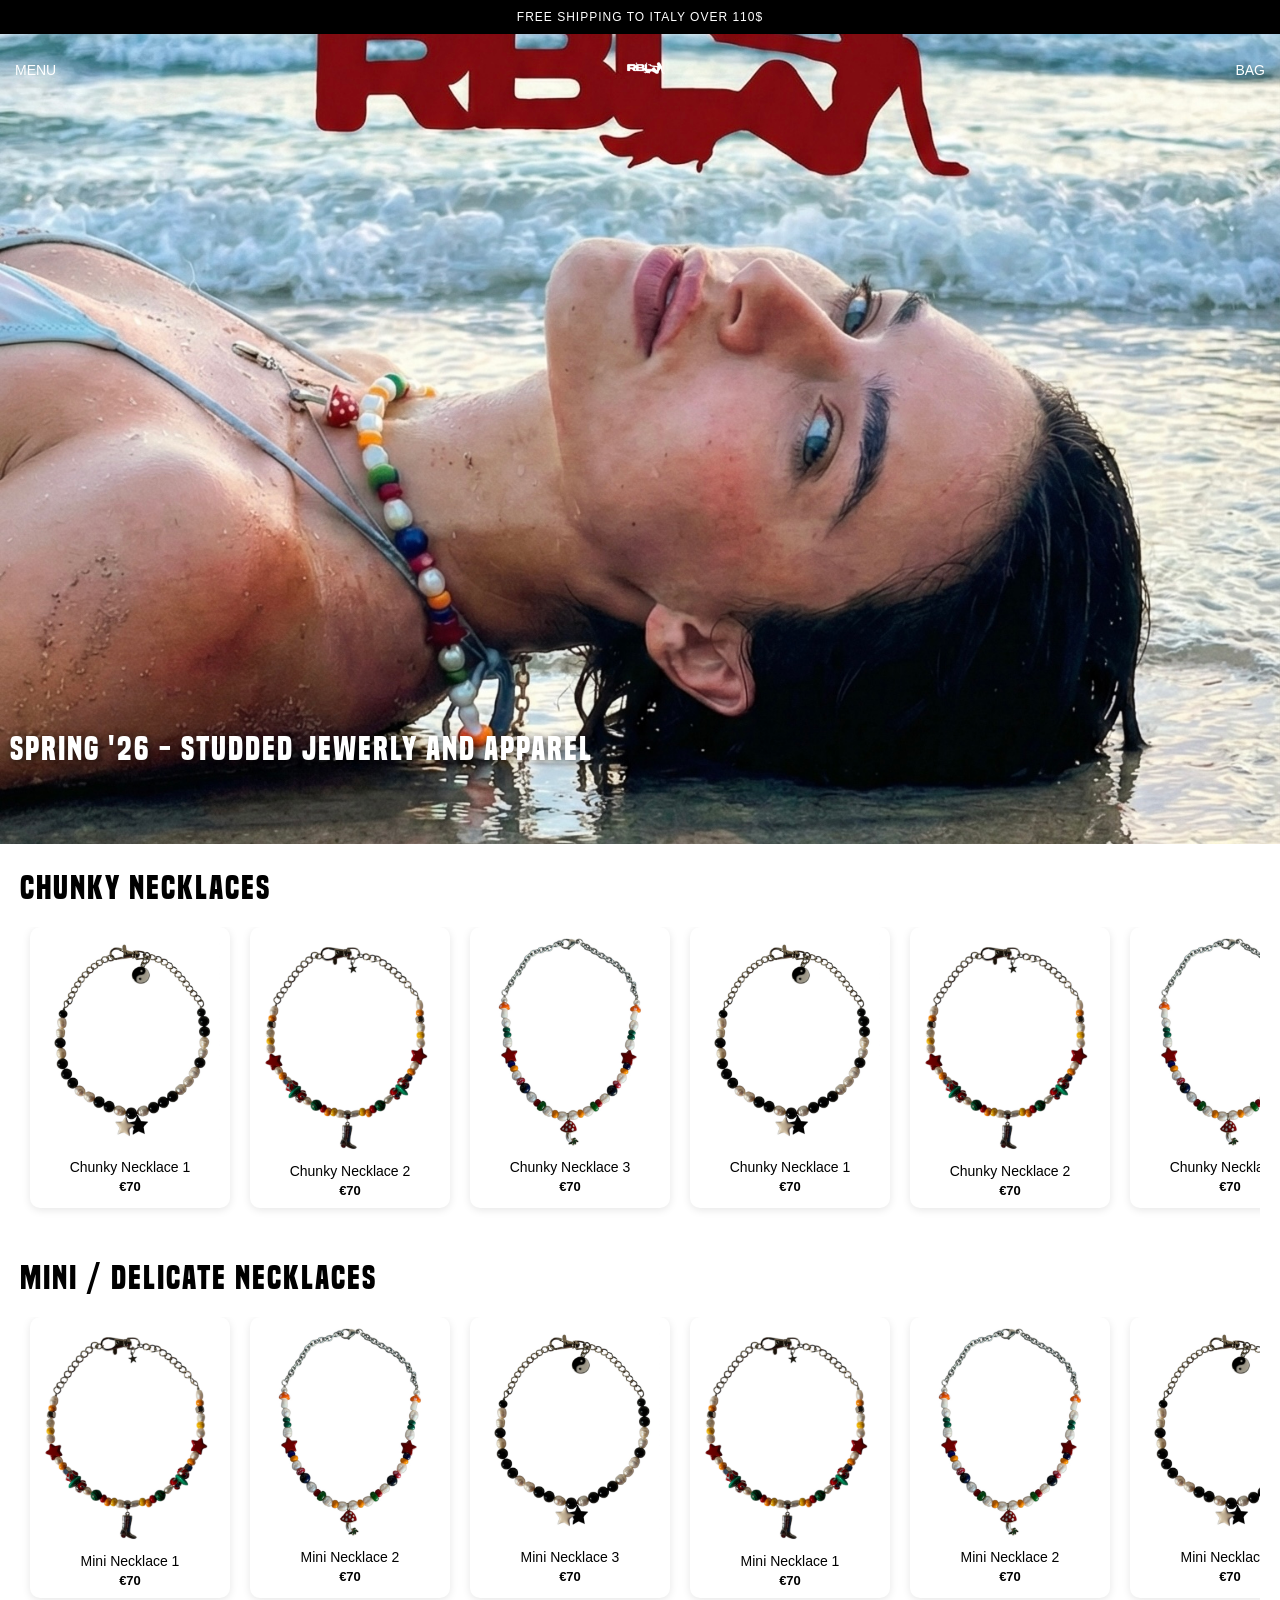
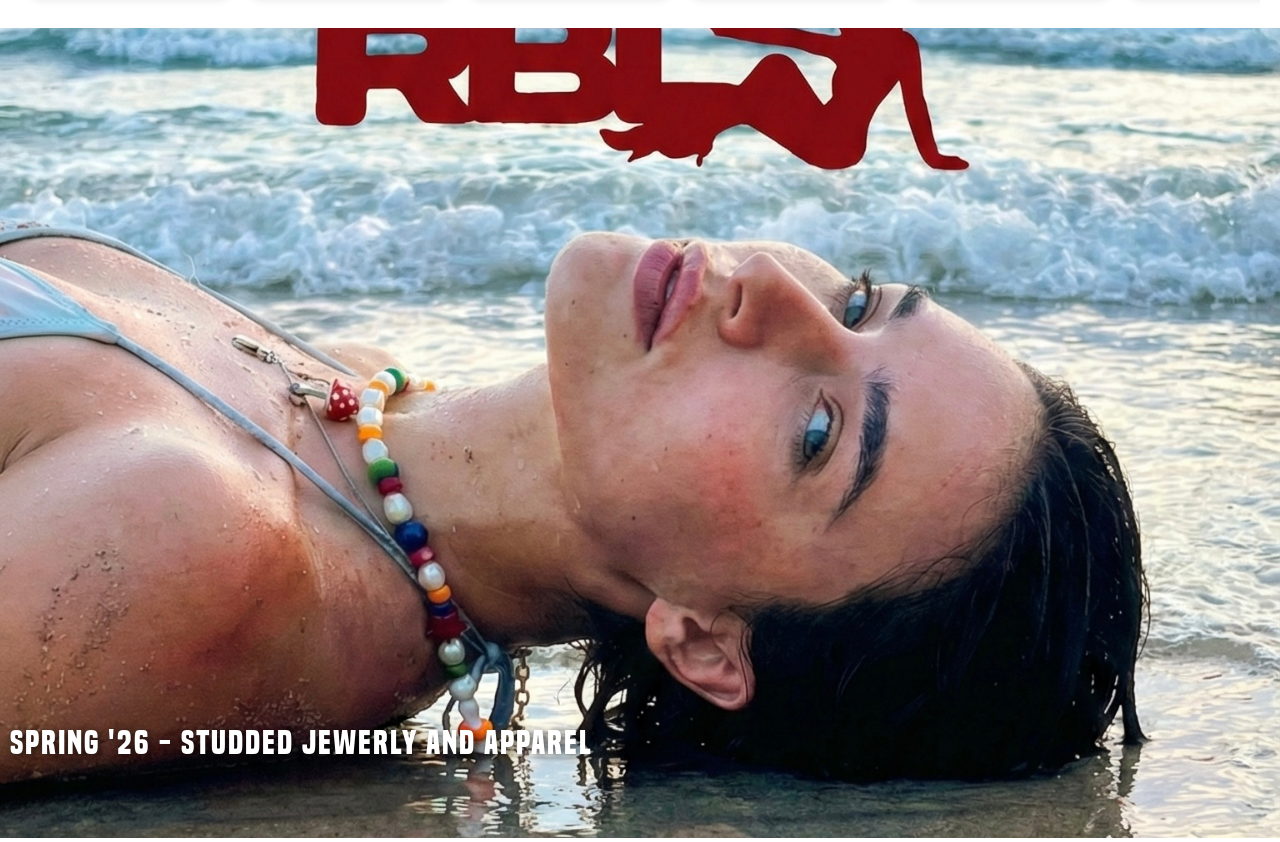
==== index.html @ 0384b15a "Add files via upload" ====
<!DOCTYPE html>
<html lang="it">
<head>
    <meta charset="UTF-8">
    <meta name="viewport" content="width=device-width, initial-scale=1.0">
    <title>Catalogo Collane</title>
    <link rel="stylesheet" href="style.css">
</head>
<body>

    <!-- Barra nera -->
    <div class="top-bar">
        FREE SHIPPING TO ITALY OVER 110$
    </div>

    <!-- Menu trasparente -->
    <div class="navbar">
        <div class="nav-left">MENU</div>
        <div class="nav-center">
            <img src="fotoCollane/logo.png" alt="Logo">
        </div>
        <div class="nav-right">BAG</div>
    </div>

    <!-- Hero principale -->
    <section class="hero">
        <img src="fotoCollane/sfondoIniziale.png" alt="Collane artigianali">
        <div class="hero-text">
            <h1>SPRING '26 - STUDDED JEWERLY AND APPAREL</h1>
        </div>
    </section>
<!-- Sezione Prodotti Chunky -->

<!-- Sezione Prodotti Chunky -->
<section class="product-carousel chunky-products">
    <h2>Chunky Necklaces</h2>
    <div class="carousel">
        <div class="carousel-track">

            <!-- ORIGINALI -->
            <div class="product-card">
                <img src="fotoCollane/chunky1.jpg">
                <p class="product-name">Chunky Necklace 1</p>
                <p class="product-price">€70</p>
            </div>

            <div class="product-card">
                <img src="fotoCollane/chunky2.jpg">
                <p class="product-name">Chunky Necklace 2</p>
                <p class="product-price">€70</p>
            </div>

            <div class="product-card">
                <img src="fotoCollane/chunky3.jpg">
                <p class="product-name">Chunky Necklace 3</p>
                <p class="product-price">€70</p>
            </div>

            <!-- DUPLICATE -->
            <div class="product-card">
                <img src="fotoCollane/chunky1.jpg">
                <p class="product-name">Chunky Necklace 1</p>
                <p class="product-price">€70</p>
            </div>

            <div class="product-card">
                <img src="fotoCollane/chunky2.jpg">
                <p class="product-name">Chunky Necklace 2</p>
                <p class="product-price">€70</p>
            </div>

            <div class="product-card">
                <img src="fotoCollane/chunky3.jpg">
                <p class="product-name">Chunky Necklace 3</p>
                <p class="product-price">€70</p>
            </div>

        </div>
    </div>
</section>

<!-- Sezione Prodotti Mini -->
<section class="product-carousel mini-products">
    <h2>Mini / Delicate Necklaces</h2>
    <div class="carousel">
        <div class="carousel-track">

            <!-- ORIGINALI -->
            <div class="product-card">
                <img src="fotoCollane/chunky2.jpg">
                <p class="product-name">Mini Necklace 1</p>
                <p class="product-price">€70</p>
            </div>

            <div class="product-card">
                <img src="fotoCollane/chunky3.jpg">
                <p class="product-name">Mini Necklace 2</p>
                <p class="product-price">€70</p>
            </div>

            <div class="product-card">
                <img src="fotoCollane/chunky1.jpg">
                <p class="product-name">Mini Necklace 3</p>
                <p class="product-price">€70</p>
            </div>

            <!-- DUPLICATE -->
            <div class="product-card">
                <img src="fotoCollane/chunky2.jpg">
                <p class="product-name">Mini Necklace 1</p>
                <p class="product-price">€70</p>
            </div>

            <div class="product-card">
                <img src="fotoCollane/chunky3.jpg">
                <p class="product-name">Mini Necklace 2</p>
                <p class="product-price">€70</p>
            </div>

            <div class="product-card">
                <img src="fotoCollane/chunky1.jpg">
                <p class="product-name">Mini Necklace 3</p>
                <p class="product-price">€70</p>
            </div>

        </div>
    </div>
</section>

<section class="hero">
        <img src="fotoCollane/sfondoIniziale.png" alt="Collane artigianali">
        <div class="hero-text">
            <h1>SPRING '26 - STUDDED JEWERLY AND APPAREL</h1>
        </div>
</section>

<script>
    document.querySelectorAll('.carousel').forEach(carousel => {
        const track = carousel.querySelector('.carousel-track');
    
        // Duplica contenuto UNA sola volta
        if (!track.classList.contains('duplicated')) {
            track.innerHTML += track.innerHTML;
            track.classList.add('duplicated');
        }
    
        // PARTENZA DAL CENTRO (fondamentale per scroll infinito)
        const setStartPosition = () => {
            carousel.scrollLeft = track.scrollWidth / 2;
        };
    
        window.addEventListener('load', setStartPosition);
        window.addEventListener('resize', setStartPosition);
    
        let isResetting = false;
    
        carousel.addEventListener('scroll', () => {
            if (isResetting) return;
    
            const scrollLeft = carousel.scrollLeft;
            const halfWidth = track.scrollWidth / 2;
    
            // Scroll verso destra oltre metà
            if (scrollLeft > halfWidth * 1.5) {
                isResetting = true;
                carousel.style.scrollBehavior = 'auto';
                carousel.scrollLeft = scrollLeft - halfWidth;
                setTimeout(() => {
                    carousel.style.scrollBehavior = 'smooth';
                    isResetting = false;
                }, 10);
            }
    
            // Scroll verso sinistra oltre metà
            if (scrollLeft < halfWidth * 0.5) {
                isResetting = true;
                carousel.style.scrollBehavior = 'auto';
                carousel.scrollLeft = scrollLeft + halfWidth;
                setTimeout(() => {
                    carousel.style.scrollBehavior = 'smooth';
                    isResetting = false;
                }, 10);
            }
        });
    });
    </script>
</body>
</html>
---- style.css ----
* {
    margin: 0;
    padding: 0;
    box-sizing: border-box;
}

body {
    font-family: Arial, sans-serif;
}

/* Barra nera */
.top-bar {
    background-color: black;
    color: white;
    text-align: center;
    font-size: 12px;
    padding: 10px;
    letter-spacing: 1px;
}

/* Navbar */
.navbar {
    position: absolute;
    top: 40px;
    width: 100%;
    height: 60px;
    display: flex;
    justify-content: space-between;
    align-items: center;
    padding: 0 15px;
    color: white;
    z-index: 10;
}

/* Sezioni navbar */
.nav-left, .nav-right {
    font-size: 14px;
    cursor: pointer;
}

.nav-center img {
    height: 100px;
    width: auto;
}

/* Hero principale */
.hero {
    position: relative;
    width: 100%;
}

.hero img {
    width: 100%;
    height: 90vh;
    object-fit: cover;
}

.hero-text {
    position: absolute;
    bottom: 80px;
    left: 10px;
    width: auto;
    text-align: left;
    color: white;
    text-shadow: 2px 2px 8px rgba(0, 0, 0, 0.7);
}

@font-face {
    font-family: 'Freshman';
    src: url('font/font1.otf') format('truetype');
    font-weight: normal;
    font-style: normal;
}

.hero-text h1 {
    font-family: 'Freshman', sans-serif;
    font-size: 28px;
    font-weight: 700;
    letter-spacing: 2px;
    text-transform: uppercase;
}

/* Sezioni categorie */
.category {
    padding: 50px 20px;
    text-align: center;
}

.category h2 {
    font-family: 'Freshman', sans-serif;
    font-size: 26px;
    margin-top: 20px;
    letter-spacing: 2px;
}

/* Banner categoria */
.category-image img {
    width: 100%;
    max-height: 250px;
    object-fit: cover;
    border-radius: 10px;
}

/* Differenzia le categorie con sfondo leggero */
.chunky {
    background-color: #f9f9f9;
   
}


.mini {
    background-color: #ffffff;
}

/* Responsive */
@media (min-width: 768px) {
    .hero-text h1 {
        font-size: 32px;
    }

    .nav-center img {
        height: 40px;
    }

    .category h2 {
        font-size: 32px;
    }

    .category-image img {
        max-height: 350px;
    }
}

/* Carousel orizzontale */
.product-carousel {
    padding: 20px 20px;
    text-align: left;
}

.product-carousel h2 {
    font-family: 'Freshman', sans-serif;
    font-size: 26px;
    margin-bottom: 20px;
    letter-spacing: 2px;
}

/* contenitore scorrevole */
.carousel {
    display: flex;
    overflow-x: auto;
    gap: 20px;
    padding-bottom: 10px;
    scroll-behavior: smooth;
}

/* rimuove la scrollbar su WebKit */
.carousel::-webkit-scrollbar {
    display: none;
}

/* Card prodotto */
.product-card {
    min-width: 120px; /* ridotta da 150px a 120px */
    max-width: 160px; /* limita la larghezza massima */
    background-color: #fff;
    border-radius: 10px;
    flex-shrink: 0;
    box-shadow: 0 2px 8px rgba(0,0,0,0.1);
    text-align: center;
    padding: 10px;
    transition: transform 0.3s ease;
}

.product-card img {
    width: 100%; /* ora l'immagine riempie la card */
    height: auto;
    border-radius: 10px;
    object-fit: cover;
}

/* Responsive */
@media (min-width: 768px) {
    .product-card {
        min-width: 160px; /* leggermente più grandi su tablet/desktop */
        max-width: 200px;
    }
}

/* Nome e prezzo */
.product-name {
    font-size: 14px;
    margin: 8px 0 4px 0;
}

.product-price {
    font-size: 13px;
    font-weight: bold;
}

/* Hover leggero */
.product-card:hover {
    transform: scale(1.05);
}

/* Responsive */
@media (min-width: 768px) {
    .product-card {
        min-width: 200px;
    }

    .product-carousel h2 {
        font-size: 32px;
    }
}

.carousel {
    overflow-x: auto; /* scroll manuale */
    overflow-y: hidden;
    -webkit-overflow-scrolling: touch; /* scroll fluido su mobile */
    scroll-behavior: smooth;
}

/* nasconde scrollbar */
.carousel::-webkit-scrollbar {
    display: none;
}

.carousel-track {
    display: flex;
    gap: 20px;
    width: max-content; /* adatta larghezza al contenuto duplicato */
}

/* optional: leggero effetto hover sulle card */
.product-card {
    transition: transform 0.3s ease;
}

.product-card:hover {
    transform: scale(1.05);
}
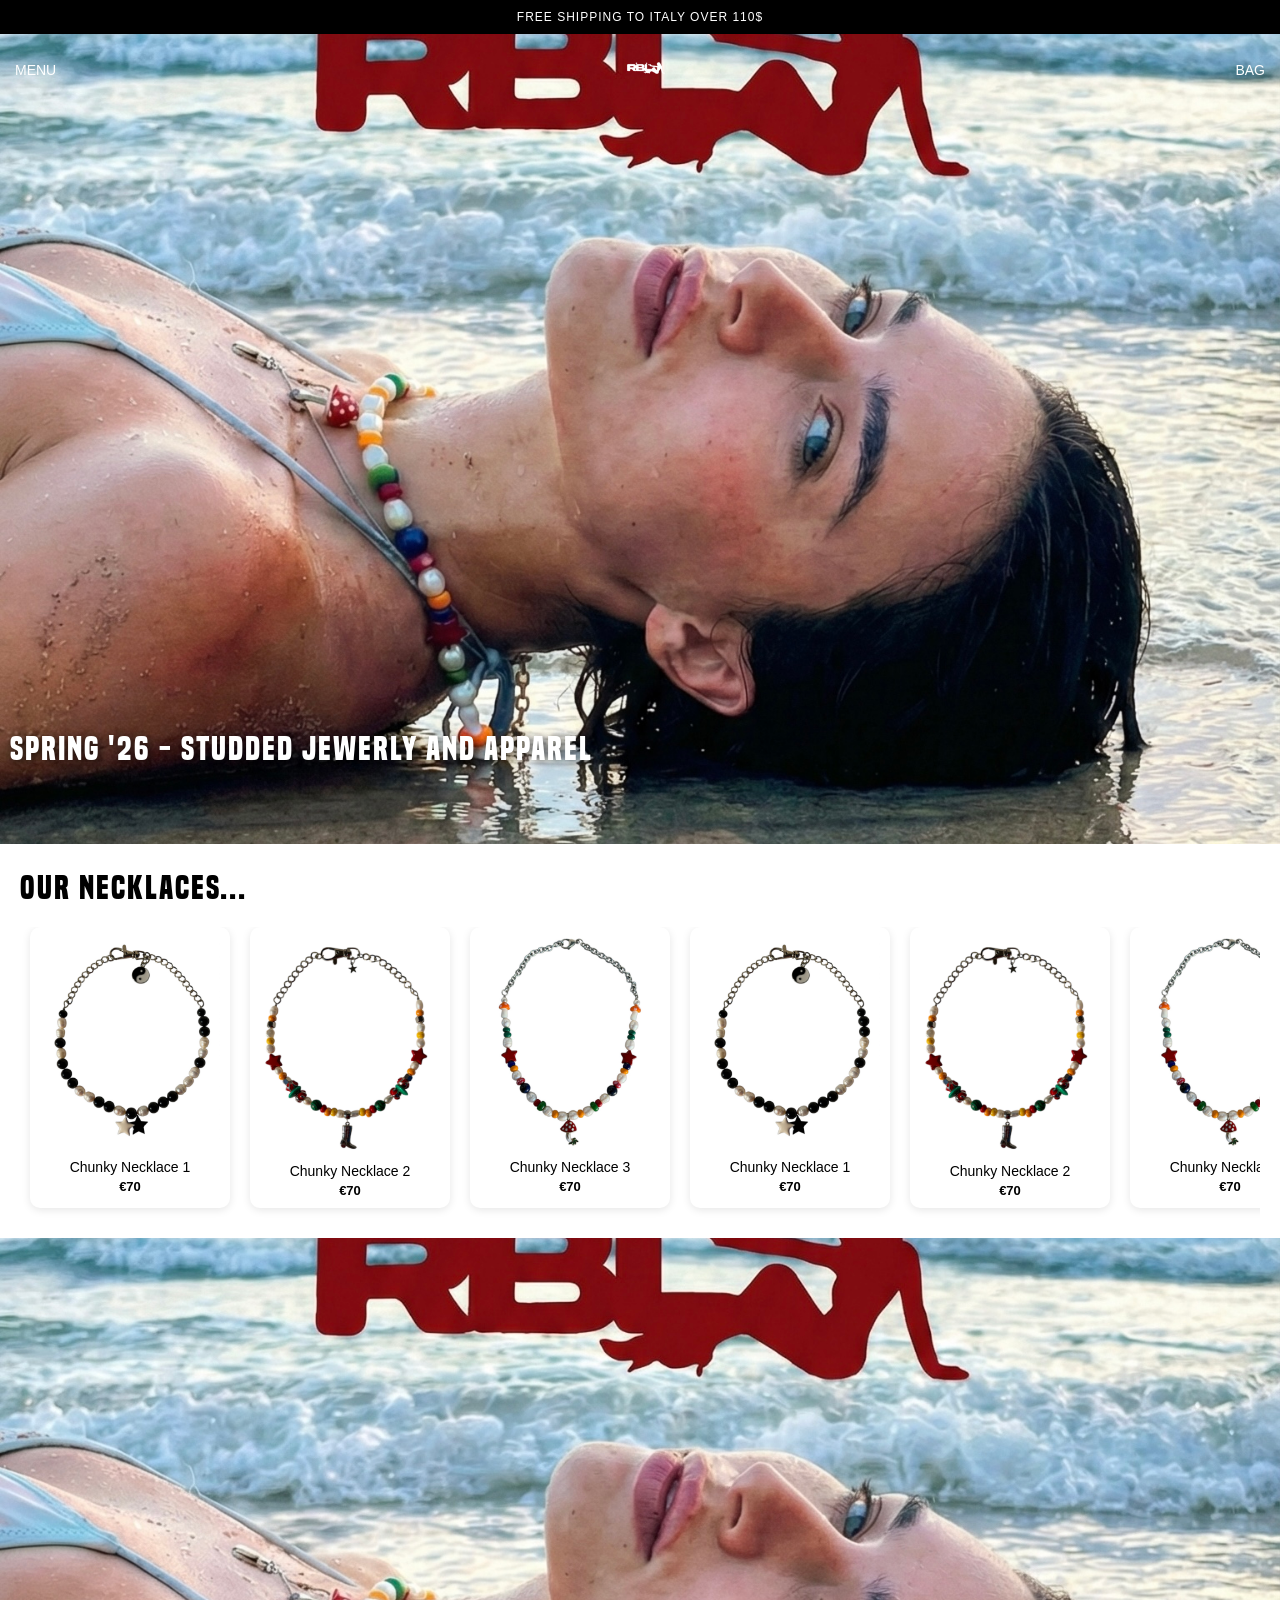
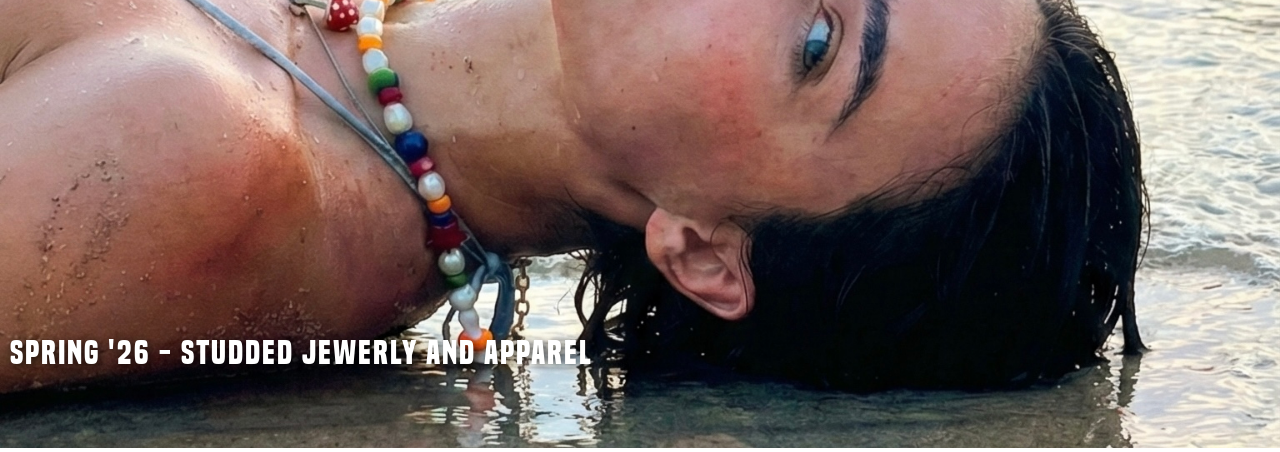
==== commit 77225b7d: "Add files via upload" ====
--- a/index.html
+++ b/index.html
@@ -13,8 +13,17 @@
         FREE SHIPPING TO ITALY OVER 110$
     </div>
 
-    <!-- Menu trasparente -->
-    <div class="navbar">
+    <!-- Menu originale -->
+    <div class="navbar original">
+        <div class="nav-left">MENU</div>
+        <div class="nav-center">
+            <img src="fotoCollane/logo.png" alt="Logo">
+        </div>
+        <div class="nav-right">BAG</div>
+    </div>
+
+    <!-- Menu clone -->
+    <div class="navbar clone">
         <div class="nav-left">MENU</div>
         <div class="nav-center">
             <img src="fotoCollane/logo.png" alt="Logo">
@@ -31,9 +40,9 @@
     </section>
 <!-- Sezione Prodotti Chunky -->
 
-<!-- Sezione Prodotti Chunky -->
+<!-- Sezione Prodotti -->
 <section class="product-carousel chunky-products">
-    <h2>Chunky Necklaces</h2>
+    <h2>Our Necklaces...</h2>
     <div class="carousel">
         <div class="carousel-track">
 
@@ -79,53 +88,7 @@
     </div>
 </section>
 
-<!-- Sezione Prodotti Mini -->
-<section class="product-carousel mini-products">
-    <h2>Mini / Delicate Necklaces</h2>
-    <div class="carousel">
-        <div class="carousel-track">
 
-            <!-- ORIGINALI -->
-            <div class="product-card">
-                <img src="fotoCollane/chunky2.jpg">
-                <p class="product-name">Mini Necklace 1</p>
-                <p class="product-price">€70</p>
-            </div>
-
-            <div class="product-card">
-                <img src="fotoCollane/chunky3.jpg">
-                <p class="product-name">Mini Necklace 2</p>
-                <p class="product-price">€70</p>
-            </div>
-
-            <div class="product-card">
-                <img src="fotoCollane/chunky1.jpg">
-                <p class="product-name">Mini Necklace 3</p>
-                <p class="product-price">€70</p>
-            </div>
-
-            <!-- DUPLICATE -->
-            <div class="product-card">
-                <img src="fotoCollane/chunky2.jpg">
-                <p class="product-name">Mini Necklace 1</p>
-                <p class="product-price">€70</p>
-            </div>
-
-            <div class="product-card">
-                <img src="fotoCollane/chunky3.jpg">
-                <p class="product-name">Mini Necklace 2</p>
-                <p class="product-price">€70</p>
-            </div>
-
-            <div class="product-card">
-                <img src="fotoCollane/chunky1.jpg">
-                <p class="product-name">Mini Necklace 3</p>
-                <p class="product-price">€70</p>
-            </div>
-
-        </div>
-    </div>
-</section>
 
 <section class="hero">
         <img src="fotoCollane/sfondoIniziale.png" alt="Collane artigianali">
@@ -184,5 +147,33 @@
         });
     });
     </script>
+
+
+<script>
+    let lastScroll = 0;
+    const original = document.querySelector('.navbar.original');
+    const clone = document.querySelector('.navbar.clone');
+    
+    window.addEventListener('scroll', () => {
+        const currentScroll = window.scrollY;
+    
+        if (currentScroll > lastScroll) {
+            // Scroll giù: nascondi clone e lascia originale trasparente
+            clone.classList.remove('show');
+            original.style.transform = 'translateY(0)'; // resta nella sua posizione
+        } else {
+            // Scroll su: mostra il clone
+            clone.classList.add('show');
+    
+            // Se siamo in cima, nascondi clone e originale torna visibile
+            if (currentScroll < 50) {
+                clone.classList.remove('show');
+            }
+        }
+    
+        lastScroll = currentScroll <= 0 ? 0 : currentScroll;
+    });
+    </script>
 </body>
+
 </html>
--- a/style.css
+++ b/style.css
@@ -17,11 +17,11 @@
     padding: 10px;
     letter-spacing: 1px;
 }
-
-/* Navbar */
-.navbar {
-    position: absolute;
+/* Stile base del menu originale */
+.navbar.original {
+    position: absolute; /* così resta nella sua posizione originale sopra la hero */
     top: 40px;
+    left: 0;
     width: 100%;
     height: 60px;
     display: flex;
@@ -29,9 +29,34 @@
     align-items: center;
     padding: 0 15px;
     color: white;
+    background: transparent; /* trasparente inizialmente */
     z-index: 10;
-}
-
+    transition: transform 0.3s ease, opacity 0.3s ease;
+}
+
+/* Clone fisso in cima, inizialmente invisibile */
+.navbar.clone {
+    position: fixed;
+    top: 0;
+    left: 0;
+    width: 100%;
+    height: 55px;
+    display: flex;
+    justify-content: space-between;
+    align-items: center;
+    padding: 0 15px;
+    color: white;
+    background: rgba(0, 0, 0, 0.9); /* sfondo solido per il clone */
+    z-index: 1000;
+    transform: translateY(-100%);
+    opacity: 0;
+    transition: transform 0.3s ease, opacity 0.3s ease;
+}
+
+.navbar.clone.show {
+    transform: translateY(0);
+    opacity: 1;
+}
 /* Sezioni navbar */
 .nav-left, .nav-right {
     font-size: 14px;
@@ -80,33 +105,6 @@
     text-transform: uppercase;
 }
 
-/* Sezioni categorie */
-.category {
-    padding: 50px 20px;
-    text-align: center;
-}
-
-.category h2 {
-    font-family: 'Freshman', sans-serif;
-    font-size: 26px;
-    margin-top: 20px;
-    letter-spacing: 2px;
-}
-
-/* Banner categoria */
-.category-image img {
-    width: 100%;
-    max-height: 250px;
-    object-fit: cover;
-    border-radius: 10px;
-}
-
-/* Differenzia le categorie con sfondo leggero */
-.chunky {
-    background-color: #f9f9f9;
-   
-}
-
 
 .mini {
     background-color: #ffffff;
@@ -160,7 +158,7 @@
 
 /* Card prodotto */
 .product-card {
-    min-width: 120px; /* ridotta da 150px a 120px */
+    min-width: 290px; /* ridotta da 150px a 120px */
     max-width: 160px; /* limita la larghezza massima */
     background-color: #fff;
     border-radius: 10px;
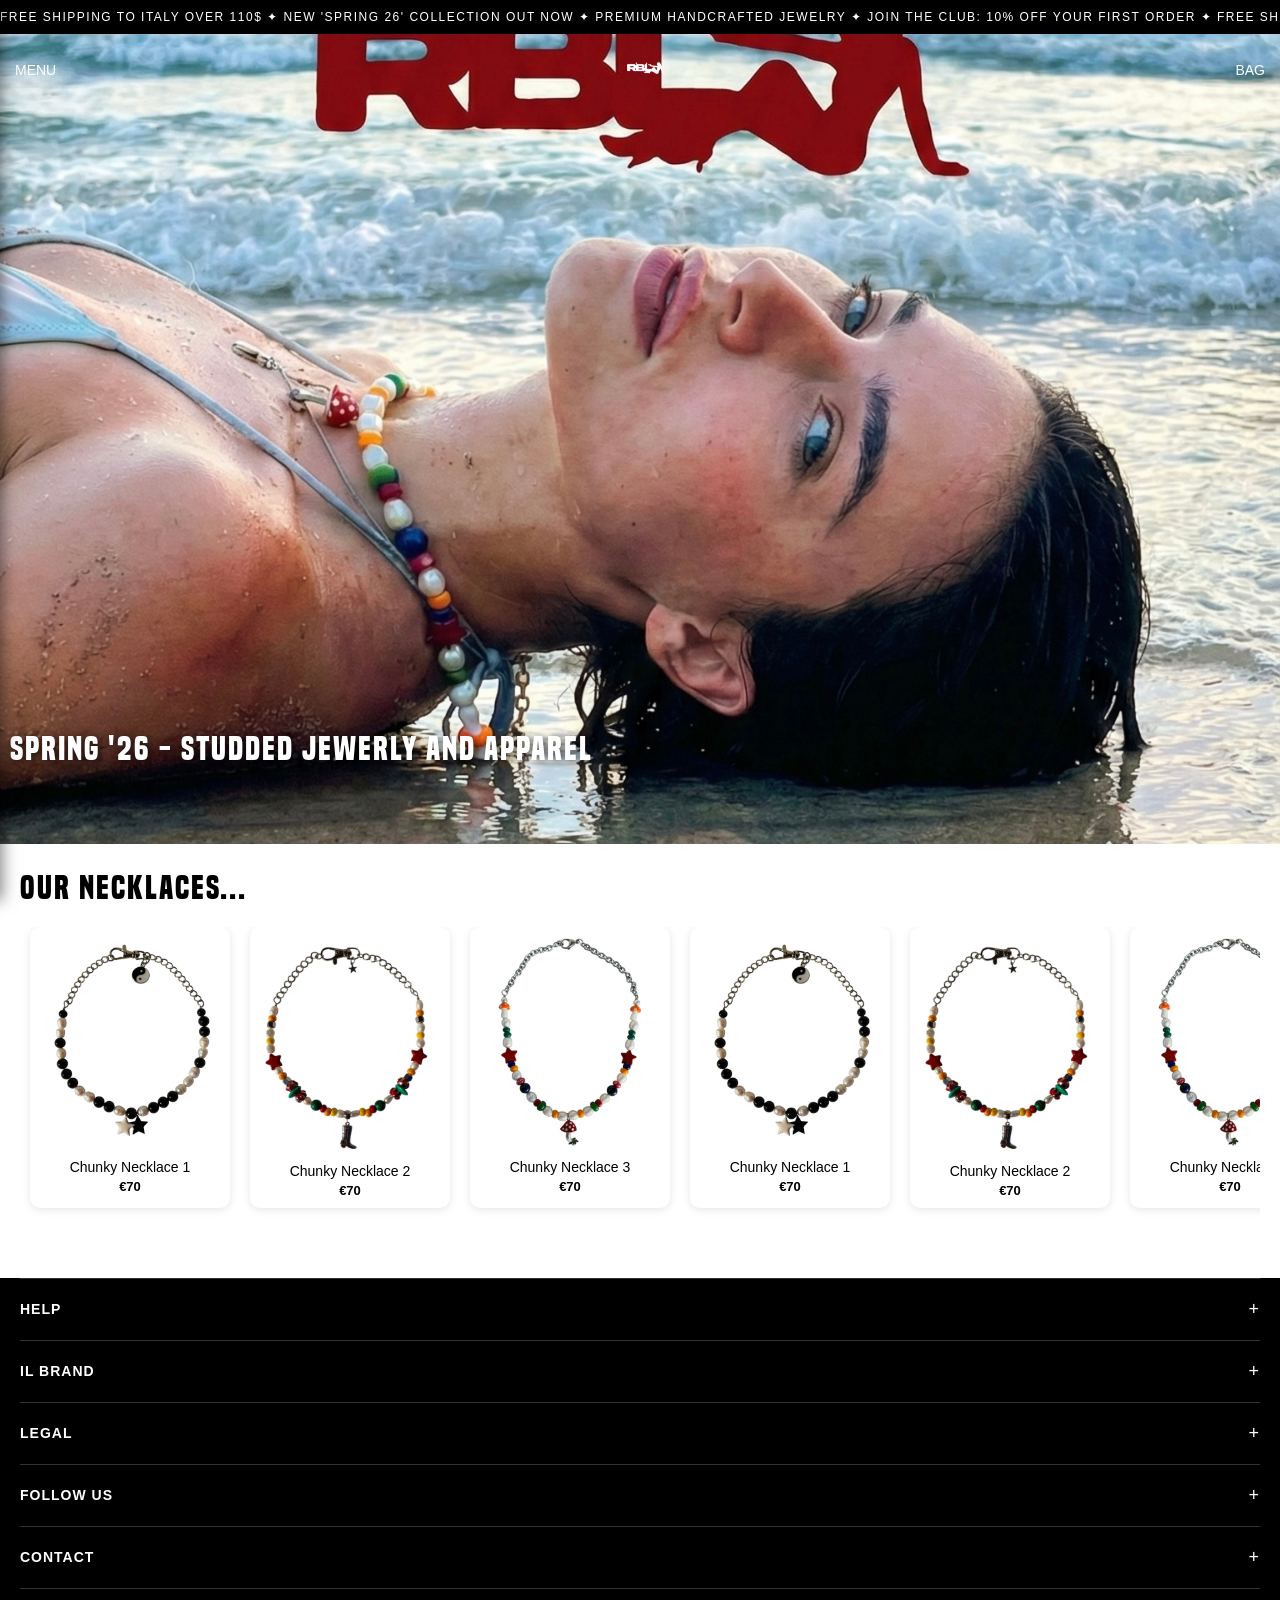
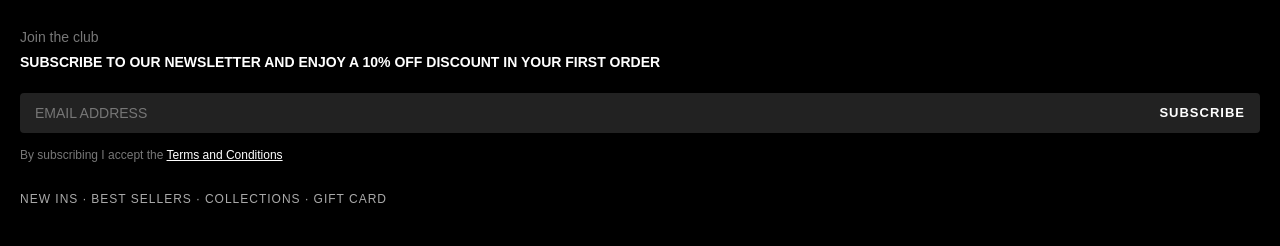
==== commit 03e1b480: "Add files via upload" ====
--- a/index.html
+++ b/index.html
@@ -7,10 +7,18 @@
     <link rel="stylesheet" href="style.css">
 </head>
 <body>
+    <!--pre caricamento-->
+    <div id="preloader">
+        <img src="fotoCollane/logo.png" alt="Loading...">
+    </div>
+
 
     <!-- Barra nera -->
     <div class="top-bar">
-        FREE SHIPPING TO ITALY OVER 110$
+        <div class="marquee-content">
+            <span>FREE SHIPPING TO ITALY OVER 110$ ✦ NEW 'SPRING 26' COLLECTION OUT NOW ✦ PREMIUM HANDCRAFTED JEWELRY ✦ JOIN THE CLUB: 10% OFF YOUR FIRST ORDER ✦&nbsp;</span>
+            <span>FREE SHIPPING TO ITALY OVER 110$ ✦ NEW 'SPRING 26' COLLECTION OUT NOW ✦ PREMIUM HANDCRAFTED JEWELRY ✦ JOIN THE CLUB: 10% OFF YOUR FIRST ORDER ✦&nbsp;</span>
+        </div>
     </div>
 
     <!-- Menu originale -->
@@ -31,6 +39,26 @@
         <div class="nav-right">BAG</div>
     </div>
 
+    <!--menu a tendina-->
+    <div class="menu-overlay"></div>
+
+    <nav class="side-menu">
+        <div class="side-menu-header">
+            <span class="close-menu">&times;</span>
+        </div>
+        
+        <ul class="side-menu-links">
+            <li><a href="#">Shop All</a></li>
+            <li><a href="#">Chunky Necklaces</a></li>
+            <li><a href="#">Minimal Chains</a></li>
+            <li><a href="#">Pendants</a></li>
+            <li><a href="#">Best Sellers</a></li>
+            <li class="menu-divider"></li> <li><a href="#">About Us</a></li>
+            <li><a href="#">Contact</a></li>
+        </ul>
+    </nav>
+
+
     <!-- Hero principale -->
     <section class="hero">
         <img src="fotoCollane/sfondoIniziale.png" alt="Collane artigianali">
@@ -89,13 +117,99 @@
 </section>
 
 
-
-<section class="hero">
-        <img src="fotoCollane/sfondoIniziale.png" alt="Collane artigianali">
+<!-- ////continuo
+ <section class="hero"> 
+        <img src="fotoCollane/fotoCollage1.png" alt="Collane artigianali">
         <div class="hero-text">
             <h1>SPRING '26 - STUDDED JEWERLY AND APPAREL</h1>
         </div>
-</section>
+</section> -->
+
+<footer class="site-footer">
+    <div class="footer-accordion">
+        <div class="accordion-item">
+            <button class="accordion-header">
+                HELP <span class="icon">+</span>
+            </button>
+            <div class="accordion-content">
+                <a href="#">FAQ</a>
+                <a href="#">Shipping & Delivery</a>
+                <a href="#">Returns & Exchanges</a>
+                <a href="#">Track Order</a>
+            </div>
+        </div>
+
+        <div class="accordion-item">
+            <button class="accordion-header">
+                IL BRAND <span class="icon">+</span>
+            </button>
+            <div class="accordion-content">
+                <a href="#">About Us</a>
+                <a href="#">Our Materials</a>
+                <a href="#">Stores</a>
+            </div>
+        </div>
+
+        <div class="accordion-item">
+            <button class="accordion-header">
+                LEGAL <span class="icon">+</span>
+            </button>
+            <div class="accordion-content">
+                <a href="#">Terms of Service</a>
+                <a href="#">Privacy Policy</a>
+                <a href="#">Cookie Policy</a>
+            </div>
+        </div>
+
+        <div class="accordion-item">
+            <button class="accordion-header">
+                FOLLOW US <span class="icon">+</span>
+            </button>
+            <div class="accordion-content">
+                <a href="#">Instagram</a>
+                <a href="#">TikTok</a>
+                <a href="#">Pinterest</a>
+            </div>
+        </div>
+
+        <div class="accordion-item">
+            <button class="accordion-header">
+                CONTACT <span class="icon">+</span>
+            </button>
+            <div class="accordion-content">
+                <a href="#">info@tuobrand.com</a>
+                <a href="#">WhatsApp</a>
+            </div>
+        </div>
+    </div>
+
+    <div class="footer-newsletter">
+        <p class="newsletter-subtitle">Join the club</p>
+        <p class="newsletter-title">SUBSCRIBE TO OUR NEWSLETTER AND ENJOY A 10% OFF DISCOUNT IN YOUR FIRST ORDER</p>
+        
+        <form class="newsletter-form" action="#">
+            <input type="email" placeholder="EMAIL ADDRESS" required>
+            <button type="submit">SUBSCRIBE</button>
+        </form>
+        
+        <p class="newsletter-terms">
+            By subscribing I accept the <a href="#">Terms and Conditions</a>
+        </p>
+    </div>
+
+    <div class="footer-bottom-links">
+        <a href="#">NEW INS</a> &middot; 
+        <a href="#">BEST SELLERS</a> &middot; 
+        <a href="#">COLLECTIONS</a> &middot; 
+        <a href="#">GIFT CARD</a>
+    </div>
+
+    <!--<div class="footer-logo">
+        <img src="fotoCollane/logo.png" alt="Tuo Brand Logo">
+    </div>-->
+    
+</footer>
+
 
 <script>
     document.querySelectorAll('.carousel').forEach(carousel => {
@@ -174,6 +288,98 @@
         lastScroll = currentScroll <= 0 ? 0 : currentScroll;
     });
     </script>
+
+
+<script>
+    // Seleziona tutti i bottoni dell'accordion nel footer
+    const accordionHeaders = document.querySelectorAll('.accordion-header');
+
+    accordionHeaders.forEach(header => {
+        header.addEventListener('click', function() {
+            // Seleziona il contenuto associato a questo bottone
+            const content = this.nextElementSibling;
+            const icon = this.querySelector('.icon');
+
+            // Controlla se è già aperto
+            if (content.style.maxHeight) {
+                // Chiudilo
+                content.style.maxHeight = null;
+                icon.textContent = '+';
+            } else {
+                // Chiudi tutti gli altri prima (opzionale, ma consigliato per mobile)
+                document.querySelectorAll('.accordion-content').forEach(item => {
+                    item.style.maxHeight = null;
+                });
+                document.querySelectorAll('.accordion-header .icon').forEach(ic => {
+                    ic.textContent = '+';
+                });
+
+                // Apri quello cliccato calcolando l'altezza dinamica
+                content.style.maxHeight = content.scrollHeight + "px";
+                icon.textContent = '−'; // Cambia in segno meno
+            }
+        });
+    });
+</script>
+
+
+<script>
+    // Seleziona ENTRAMBI i tasti "MENU" (quello originale e quello del clone)
+    const menuButtons = document.querySelectorAll('.nav-left');
+    const sideMenu = document.querySelector('.side-menu');
+    const menuOverlay = document.querySelector('.menu-overlay');
+    const closeBtn = document.querySelector('.close-menu');
+
+    // Funzione per aprire il menu
+    function openMenu() {
+        sideMenu.classList.add('active');
+        menuOverlay.classList.add('active');
+        document.body.style.overflow = 'hidden'; // Blocca lo scroll della pagina dietro
+    }
+
+    // Funzione per chiudere il menu
+    function closeMenu() {
+        sideMenu.classList.remove('active');
+        menuOverlay.classList.remove('active');
+        document.body.style.overflow = ''; // Riattiva lo scroll
+    }
+
+    // Aggiungi il click a tutti i bottoni "MENU"
+    menuButtons.forEach(btn => {
+        btn.addEventListener('click', openMenu);
+    });
+
+    // Chiudi cliccando la X
+    closeBtn.addEventListener('click', closeMenu);
+
+    // Chiudi cliccando fuori dal menu (sull'overlay scuro)
+    menuOverlay.addEventListener('click', closeMenu);
+</script>
+
+<!--preloader script-->
+<script>
+    // Appena la pagina inizia a caricare, blocchiamo lo scroll
+    document.body.classList.add('no-scroll');
+
+    // Quando TUTTO il sito (immagini, font, ecc.) è caricato completamente...
+    window.addEventListener('load', () => {
+        const preloader = document.getElementById('preloader');
+        
+        // ...aggiungiamo un piccolo ritardo estetico (opzionale, qui è di mezzo secondo) 
+        // per far godere la GIF all'utente, poi facciamo svanire la schermata.
+        setTimeout(() => {
+            preloader.classList.add('hidden');
+            document.body.classList.remove('no-scroll'); // Riattiviamo lo scroll
+            
+            // Rimuoviamo il preloader dal codice dopo che è svanito per tenere pulita la pagina
+            setTimeout(() => {
+                preloader.remove();
+            }, 600); // 600ms è il tempo della transizione CSS
+        }, 1200); 
+    });
+</script>
+
+
 </body>
 
 </html>
--- a/style.css
+++ b/style.css
@@ -4,19 +4,109 @@
     box-sizing: border-box;
 }
 
+
+/* --- PRELOADER --- */
+#preloader {
+    position: fixed;
+    top: 0;
+    left: 0;
+    width: 100%;
+    height: 100vh;
+    background-color: #000; /* Sfondo nero assoluto */
+    display: flex;
+    justify-content: center;
+    align-items: center;
+    z-index: 9999; /* Deve stare sopra a TUTTO il resto del sito */
+    transition: opacity 0.6s ease-out, visibility 0.6s ease-out; /* Dissolvenza morbida */
+}
+
+/* --- PRELOADER GIF ANIMATA (AGGIORNATA) --- */
+
+/* 1. Definiamo l'animazione vera e propria */
+@keyframes logoPulseGlow {
+    0% {
+        transform: scale(0.97); /* Si rimpicciolisce leggermente */
+        opacity: 0.7;           /* Diventa un po' più trasparente */
+        filter: drop-shadow(0 0 2px rgba(255, 255, 255, 0.1)); /* Bagliore minimo */
+    }
+    50% {
+        transform: scale(1.03); /* Si ingrandisce leggermente */
+        opacity: 1;             /* Massima opacità */
+        /* Bagliore bianco morbido che simula l'energia */
+        filter: drop-shadow(0 0 15px rgba(255, 255, 255, 0.6));
+    }
+    100% {
+        transform: scale(0.97); /* Torna indietro */
+        opacity: 0.7;
+        filter: drop-shadow(0 0 2px rgba(255, 255, 255, 0.1));
+    }
+}
+
+/* 2. Applichiamo l'animazione all'elemento */
+#preloader img {
+    width: 300px; /* La tua dimensione */
+    height: auto;
+    
+    /* Applichiamo l'animazione definita sopra */
+    /* logoPulseGlow: nome dell'animazione */
+    /* 2s: durata di un ciclo (più lento = più 'respiro', più veloce = più 'battito') */
+    /* ease-in-out: rende il movimento morbido all'inizio e alla fine */
+    /* infinite: continua a girare finché il preloader non sparisce */
+    animation: logoPulseGlow 2s ease-in-out infinite;
+    
+    /* Assicuriamoci che l'animazione sia fluida sui telefoni */
+    will-change: transform, opacity, filter;
+}
+/* Classe che aggiungeremo con JS per nascondere il preloader */
+#preloader.hidden {
+    opacity: 0;
+    visibility: hidden;
+}
+
+/* Blocca lo scroll del body finché il preloader è attivo */
+body.no-scroll {
+    overflow: hidden;
+}
+
+
+
+
+
 body {
     font-family: Arial, sans-serif;
 }
 
-/* Barra nera */
+/* --- BARRA NERA (MARQUEE) --- */
 .top-bar {
     background-color: black;
     color: white;
-    text-align: center;
     font-size: 12px;
-    padding: 10px;
-    letter-spacing: 1px;
-}
+    padding: 10px 0; /* Rimosso il padding laterale per far scorrere il testo fino al bordo */
+    letter-spacing: 1.5px;
+    overflow: hidden; /* Nasconde il testo che esce dallo schermo */
+    white-space: nowrap; /* Impedisce al testo di andare a capo */
+    display: flex;
+    align-items: center;
+}
+
+.marquee-content {
+    display: flex;
+    width: max-content;
+    /* 25s è la velocità. Se lo vuoi più veloce, abbassa a 15s. Più lento, alza a 35s */
+    animation: marquee 25s linear infinite; 
+}
+
+/* Animazione fluida CSS */
+@keyframes marquee {
+    0% {
+        transform: translateX(0);
+    }
+    100% {
+        transform: translateX(-50%); /* Si sposta esattamente di metà, creando l'illusione ottica del loop perfetto */
+    }
+}
+
+
 /* Stile base del menu originale */
 .navbar.original {
     position: absolute; /* così resta nella sua posizione originale sopra la hero */
@@ -67,6 +157,104 @@
     height: 100px;
     width: auto;
 }
+
+
+/* --- MENU LATERALE E OVERLAY --- */
+
+/* Sfondo scuro dietro al menu */
+.menu-overlay {
+    position: fixed;
+    top: 0;
+    left: 0;
+    width: 100%;
+    height: 100vh;
+    background: rgba(0, 0, 0, 0.6);
+    z-index: 1999; /* Sta sotto al menu ma sopra a tutto il resto */
+    opacity: 0;
+    pointer-events: none; /* Impedisce di cliccarlo quando è invisibile */
+    transition: opacity 0.3s ease;
+}
+
+.menu-overlay.active {
+    opacity: 1;
+    pointer-events: auto; /* Torna cliccabile */
+}
+
+/* Finestra del menu */
+.side-menu {
+    position: fixed;
+    top: 0;
+    left: 0;
+    width: 70vw; /* Occupa l'80% dello schermo mobile */
+    max-width: 350px; /* Non diventa gigantesco su PC */
+    height: 100vh;
+    background-color: #0d0d0d; /* Nero/Grigio scurissimo e premium */
+    color: #fff;
+    z-index: 2000;
+    transform: translateX(-100%); /* Nascosto a sinistra di default */
+    transition: transform 0.3s ease-in-out;
+    display: flex;
+    flex-direction: column;
+    box-shadow: 2px 0 15px rgba(0,0,0,0.5);
+}
+
+.side-menu.active {
+    transform: translateX(0); /* Rientra nello schermo */
+}
+
+/* Intestazione con la X */
+.side-menu-header {
+    padding: 20px;
+    display: flex;
+    justify-content: flex-end;
+}
+
+.close-menu {
+    font-size: 36px;
+    cursor: pointer;
+    line-height: 0.8;
+    color: #fff;
+    transition: color 0.2s;
+}
+
+.close-menu:hover {
+    color: #888;
+}
+
+/* Link del menu */
+.side-menu-links {
+    list-style: none;
+    padding: 20px 30px;
+    display: flex;
+    flex-direction: column;
+    gap: 25px; /* Spazio bello ampio tra i link */
+}
+
+.side-menu-links li a {
+    color: #fff;
+    text-decoration: none;
+    font-size: 16px;
+   
+    text-transform: uppercase;
+    letter-spacing: 2px;
+    transition: color 0.2s;
+}
+
+.side-menu-links li a:hover {
+    color: #777;
+}
+
+/* Linea divisoria tra i prodotti e le info */
+.menu-divider {
+    height: 1px;
+    background-color: #333;
+    margin: 10px 0;
+}
+
+
+
+
+
 
 /* Hero principale */
 .hero {
@@ -236,4 +424,160 @@
 
 .product-card:hover {
     transform: scale(1.05);
+}
+/*---------------------------------------------------------------------*/
+/*FOOOOOOOOOOOOOOOOOOOOOOOOOOOOOOOOOOOOOOOOOOOOOOOOOOOOOOOOOOOOOOOOTER*/
+
+/* --- FOOTER STYLES --- */
+.site-footer {
+    background-color: #000;
+    color: #fff;
+    padding: 0 20px 40px 20px;
+    font-family: Arial, sans-serif; /* Mantiene coerenza con il tuo body */
+    margin-top: 40px; /* Spazio dalla sezione precedente */
+}
+
+/* Accordion */
+.footer-accordion {
+    border-top: 1px solid #333;
+}
+
+.accordion-item {
+    border-bottom: 1px solid #333;
+}
+
+.accordion-header {
+    width: 100%;
+    background: none;
+    border: none;
+    color: #fff;
+    text-align: left;
+    padding: 20px 0;
+    font-size: 14px;
+    font-weight: bold;
+    letter-spacing: 1px;
+    cursor: pointer;
+    display: flex;
+    justify-content: space-between;
+    align-items: center;
+}
+
+.accordion-header .icon {
+    font-size: 18px;
+    font-weight: normal;
+}
+
+.accordion-content {
+    max-height: 0;
+    overflow: hidden;
+    transition: max-height 0.3s ease-out;
+    display: flex;
+    flex-direction: column;
+    gap: 12px;
+}
+
+.accordion-content a {
+    color: #999;
+    text-decoration: none;
+    font-size: 13px;
+    padding-left: 10px;
+    transition: color 0.2s;
+}
+
+.accordion-content a:hover {
+    color: #fff;
+}
+
+.accordion-content a:last-child {
+    margin-bottom: 20px;
+}
+
+/* Newsletter */
+.footer-newsletter {
+    margin-top: 40px;
+}
+
+.newsletter-subtitle {
+    color: #777;
+    font-size: 14px;
+    margin-bottom: 8px;
+}
+
+.newsletter-title {
+    font-size: 14px;
+    font-weight: bold;
+    line-height: 1.4;
+    margin-bottom: 20px;
+}
+
+.newsletter-form {
+    display: flex;
+    background-color: #222;
+    padding: 12px 15px;
+    border-radius: 4px;
+    margin-bottom: 15px;
+}
+
+.newsletter-form input {
+    flex: 1;
+    background: none;
+    border: none;
+    color: #fff;
+    font-size: 14px;
+    outline: none;
+}
+
+.newsletter-form input::placeholder {
+    color: #777;
+}
+
+.newsletter-form button {
+    background: none;
+    border: none;
+    color: #fff;
+    font-weight: bold;
+    font-size: 13px;
+    cursor: pointer;
+    letter-spacing: 1px;
+}
+
+.newsletter-terms {
+    font-size: 12px;
+    color: #777;
+}
+
+.newsletter-terms a {
+    color: #fff;
+    text-decoration: underline;
+}
+
+/* Bottom Links */
+.footer-bottom-links {
+    margin-top: 30px;
+    font-size: 12px;
+    color: #aaa;
+    letter-spacing: 1px;
+}
+
+.footer-bottom-links a {
+    color: #aaa;
+    text-decoration: none;
+    transition: color 0.2s;
+}
+
+.footer-bottom-links a:hover {
+    color: #fff;
+}
+
+/* Footer Logo */
+.footer-logo {
+    margin-top: 50px;
+    text-align: center;
+    width: 100%;
+}
+
+.footer-logo img {
+    max-width: 80%; /* Si adatta su mobile, puoi modificarlo */
+    height: auto;
+    opacity: 0.9;
 }
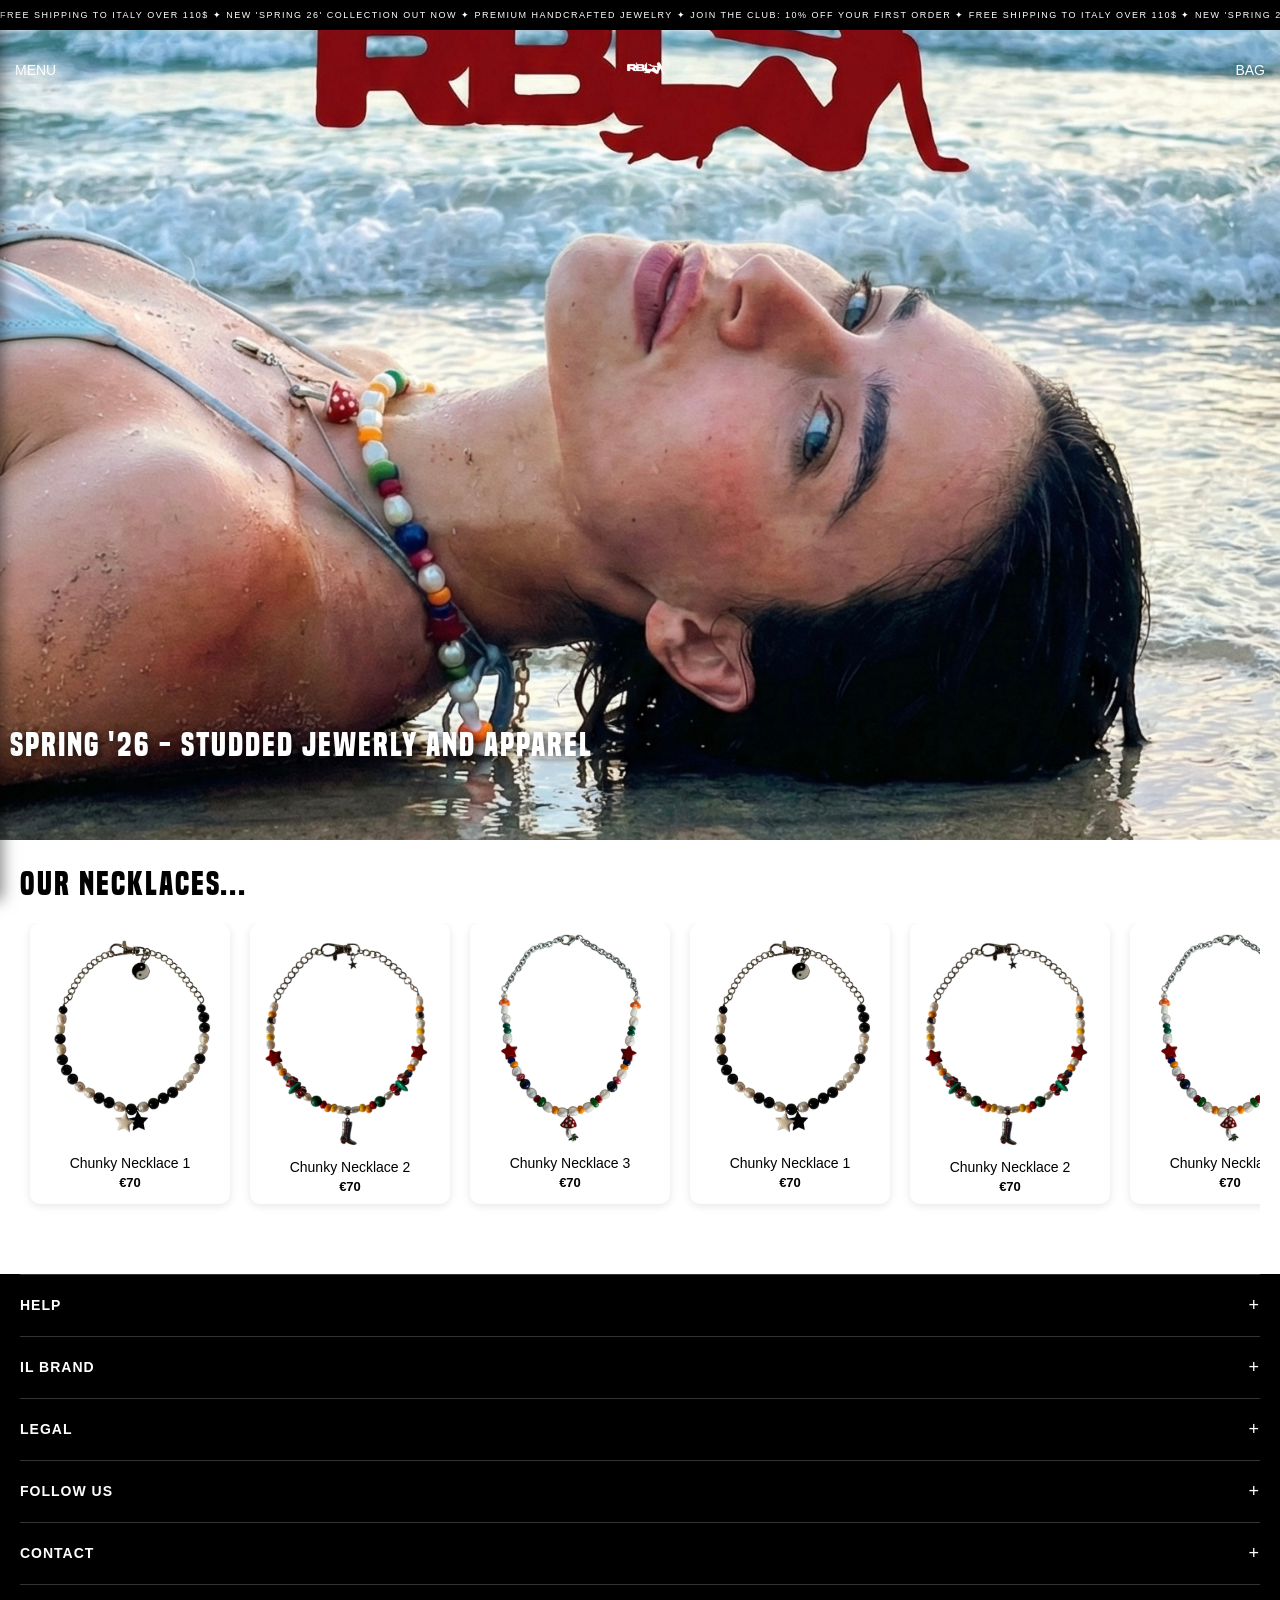
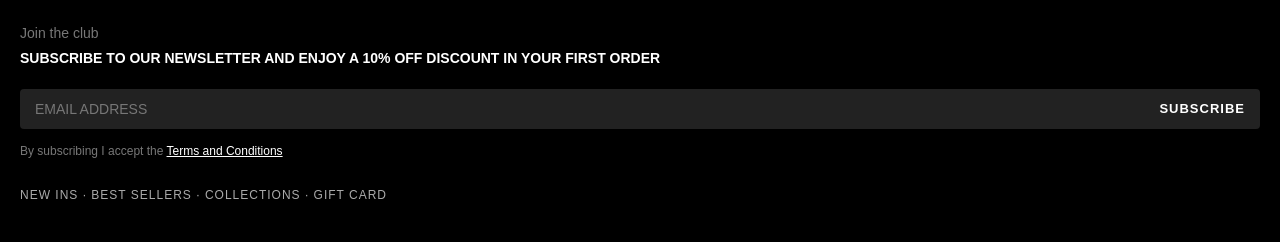
==== commit f94ab39e: "Add files via upload" ====
--- a/index.html
+++ b/index.html
@@ -48,7 +48,7 @@
         </div>
         
         <ul class="side-menu-links">
-            <li><a href="#">Shop All</a></li>
+            <li><a href="catalogoCollane.html">Shop All</a></li>
             <li><a href="#">Chunky Necklaces</a></li>
             <li><a href="#">Minimal Chains</a></li>
             <li><a href="#">Pendants</a></li>
@@ -70,7 +70,13 @@
 
 <!-- Sezione Prodotti -->
 <section class="product-carousel chunky-products">
-    <h2>Our Necklaces...</h2>
+    
+    <h2>
+        <a href="catalogoCollane.html" style="color: inherit; text-decoration: none; transition: opacity 0.2s;" onmouseover="this.style.opacity=0.6" onmouseout="this.style.opacity=1">
+            Our Necklaces...
+        </a>
+    </h2>
+    
     <div class="carousel">
         <div class="carousel-track">
 
@@ -207,6 +213,8 @@
     <!--<div class="footer-logo">
         <img src="fotoCollane/logo.png" alt="Tuo Brand Logo">
     </div>-->
+
+
     
 </footer>
 
@@ -380,6 +388,10 @@
 </script>
 
 
+
+
+
+
 </body>
 
 </html>
--- a/style.css
+++ b/style.css
@@ -3,21 +3,23 @@
     padding: 0;
     box-sizing: border-box;
 }
-
-
 /* --- PRELOADER --- */
 #preloader {
     position: fixed;
     top: 0;
     left: 0;
-    width: 100%;
-    height: 100vh;
-    background-color: #000; /* Sfondo nero assoluto */
+    right: 0;       /* Nuova riga: si ancora a destra */
+    bottom: 0;      /* Nuova riga: si ancora in basso, coprendo la barra di Safari */
+    
+    height: 100vh;  /* Fallback per telefoni molto vecchi */
+    height: 100dvh; /* Risolve definitivamente il problema su Safari iOS e Chrome Mobile */
+    
+    background-color: #000;
     display: flex;
     justify-content: center;
     align-items: center;
-    z-index: 9999; /* Deve stare sopra a TUTTO il resto del sito */
-    transition: opacity 0.6s ease-out, visibility 0.6s ease-out; /* Dissolvenza morbida */
+    z-index: 9999;
+    transition: opacity 0.6s ease-out, visibility 0.6s ease-out;
 }
 
 /* --- PRELOADER GIF ANIMATA (AGGIORNATA) --- */
@@ -78,9 +80,9 @@
 
 /* --- BARRA NERA (MARQUEE) --- */
 .top-bar {
-    background-color: black;
+    background-color: rgb(0, 0, 0);
     color: white;
-    font-size: 12px;
+    font-size: 9px;
     padding: 10px 0; /* Rimosso il padding laterale per far scorrere il testo fino al bordo */
     letter-spacing: 1.5px;
     overflow: hidden; /* Nasconde il testo che esce dallo schermo */
@@ -152,12 +154,11 @@
     font-size: 14px;
     cursor: pointer;
 }
-
 .nav-center img {
-    height: 100px;
+    height: 90px; /* Scegli la misura che preferisci */
     width: auto;
-}
-
+    object-fit: contain;
+}
 
 /* --- MENU LATERALE E OVERLAY --- */
 
@@ -580,4 +581,269 @@
     max-width: 80%; /* Si adatta su mobile, puoi modificarlo */
     height: auto;
     opacity: 0.9;
-}+}
+
+
+
+/* ==========================================================================
+   PAGINA CATALOGO 
+   ========================================================================== */
+
+/* Sfondo bianco pagina per far risaltare l'argento/acciaio */
+body.catalog-page {
+    background-color: #fff;
+    color: #000;
+}
+
+/* --- HEADER DARK (Nav + Categorie Nere) --- */
+.header-dark {
+    width: 100%;
+    background-color: #000;
+    color: #fff;
+    z-index: 1000;
+}
+
+.header-dark.original {
+    position: relative;
+}
+
+.header-dark.clone {
+    position: fixed;
+    top: 0;
+    left: 0;
+    transform: translateY(-100%);
+    transition: transform 0.3s ease-in-out;
+}
+
+.header-dark.clone.show {
+    transform: translateY(0);
+}
+
+/* Nav Base */
+.nav-base {
+    display: flex;
+    justify-content: space-between;
+    align-items: center;
+    height: 60px;      /* Stessa altezza fissa della Home */
+    padding: 0 15px;   /* Stesso padding laterale, zero padding sopra/sotto */
+    font-size: 14px;
+    cursor: pointer;
+}
+
+/* Aggiungi questa regoletta per rendere il clone del catalogo alto 55px (come nella Home) */
+.header-dark.clone .nav-base {
+    height: 55px;
+}
+
+/* Barra Categorie (Nera) */
+.category-bar {
+    display: flex;
+    gap: 20px;
+    padding: 10px 20px 20px 20px;
+    overflow-x: auto;
+    white-space: nowrap;
+}
+
+.category-bar::-webkit-scrollbar { display: none; }
+
+.category-bar a {
+    color: #888; /* Testo grigio per le categorie non selezionate */
+    text-decoration: none;
+    font-size: 13px;
+    transition: color 0.2s;
+}
+
+.category-bar a.active, .category-bar a:hover {
+    color: #fff; /* Bianco acceso per la categoria attiva */
+    font-weight: bold;
+    text-transform: uppercase;
+}
+
+/* --- TOOLBAR E GRIGLIA DUE COLONNE --- */
+.catalog-toolbar {
+    display: flex;
+    justify-content: space-between;
+    padding: 20px;
+    font-size: 12px;
+    font-weight: bold;
+}
+
+.inactive-view {
+    color: #aaa;
+    font-weight: normal;
+    margin-left: 5px;
+}
+
+.active-view {
+    margin-left: 5px;
+}
+
+.tj-grid {
+    display: grid;
+    grid-template-columns: 1fr 1fr; /* Due colonne perfette */
+    gap: 40px 10px; /* Tanto spazio verticale tra i prodotti */
+    padding: 0 10px 50px 10px;
+}
+
+.tj-card {
+    display: flex;
+    flex-direction: column;
+    align-items: center;
+    text-align: center;
+}
+
+.tj-card img {
+    width: 100%;
+    aspect-ratio: 4/5;
+    object-fit: contain;
+    margin-bottom: 15px;
+}
+
+.tj-title {
+    font-size: 11px;
+    font-weight: bold;
+    margin-bottom: 5px;
+    max-width: 90%;
+}
+
+.tj-price {
+    font-size: 11px;
+    margin-bottom: 10px;
+}
+
+.tj-add {
+    font-size: 18px;
+    cursor: pointer;
+    transition: transform 0.1s;
+}
+
+.tj-add:active {
+    transform: scale(0.8); /* Effetto tocco per il "plus" */
+}
+
+/* --- SLIDER IMMAGINI DENTRO LA CARD --- */
+
+.tj-image-slider {
+    display: flex;
+    overflow-x: auto;
+    width: 100%;
+    margin-bottom: 15px;
+    
+    /* Attiva lo scroll magnetico */
+    scroll-snap-type: x mandatory;
+    scroll-behavior: smooth;
+    
+    /* Nasconde la brutta barra di scorrimento grigia */
+    scrollbar-width: none; /* Firefox */
+    -ms-overflow-style: none; /* Edge/IE */
+}
+
+/* Nasconde la barra su Chrome/Safari/iOS */
+.tj-image-slider::-webkit-scrollbar {
+    display: none; 
+}
+
+/* Regole per le singole immagini dentro lo slider */
+.tj-image-slider img {
+    flex: 0 0 100%; /* Costringe ogni immagine a occupare esattamente il 100% dello spazio della card */
+    width: 100%;
+    aspect-ratio: 4/5;
+    object-fit: contain; /* o 'cover' se preferisci che riempiano tutto lo spazio tagliando i bordi */
+    scroll-snap-align: start; /* Ferma lo scroll esattamente sull'inizio dell'immagine */
+}
+
+
+
+/* --- BANNER LIFESTYLE INTERVALLATI NELLA GRIGLIA --- */
+
+.tj-banner-card {
+    /* La magia: espandi l'elemento su tutte le colonne della griglia */
+    grid-column: 1 / -1; 
+    
+    position: relative;
+    display: block;
+    width: 100%;
+    margin: 20px 0; /* Un po' di respiro extra sopra e sotto il banner */
+    text-decoration: none; /* Rimuove la sottolineatura del link */
+    overflow: hidden; /* Evita sbavature delle immagini */
+}
+
+.tj-banner-card img {
+    width: 100%;
+    height: 60vh; /* Altezza dinamica: occupa il 60% dell'altezza dello schermo mobile */
+    min-height: 400px; /* Non farla mai più bassa di 400px */
+    object-fit: cover; /* Ritaglia la foto senza deformarla per farla aderire perfettamente */
+    filter: brightness(0.85); /* Scurisce leggermente la foto per far leggere bene il testo sopra */
+    transition: transform 0.4s ease;
+}
+
+/* Semplice overlay di testo sopra la foto */
+.tj-banner-text {
+    position: absolute;
+    bottom: 30px;
+    left: 20px;
+    color: #fff;
+    text-shadow: 1px 1px 5px rgba(0,0,0,0.5); /* Assicura leggibilità anche su foto chiare */
+}
+
+.tj-banner-text h3 {
+    font-size: 18px;
+    font-weight: bold;
+    margin-bottom: 5px;
+    letter-spacing: 1px;
+    text-transform: uppercase;
+}
+
+.tj-banner-text p {
+    font-size: 13px;
+    font-weight: normal;
+}
+
+/* Effetto tocco mobile e hover PC */
+.tj-banner-card:active img {
+    transform: scale(0.98); /* Leggerissimo feedback tattile */
+}
+
+@media (min-width: 768px) {
+    .tj-banner-card:hover img {
+        transform: scale(1.03); /* Zoom lento se passi col mouse dal PC */
+    }
+}
+
+
+#button {
+  display: inline-block;
+  background-color: #FF9800;
+  width: 50px;
+  height: 50px;
+  text-align: center;
+  border-radius: 4px;
+  position: fixed;
+  bottom: 30px;
+  right: 30px;
+  transition: background-color .3s, 
+    opacity .5s, visibility .5s;
+  opacity: 0;
+  visibility: hidden;
+  z-index: 1000;
+}
+#button::after {
+  content: "\f077";
+  font-family: FontAwesome;
+  font-weight: normal;
+  font-style: normal;
+  font-size: 2em;
+  line-height: 50px;
+  color: #fff;
+}
+#button:hover {
+  cursor: pointer;
+  background-color: #333;
+}
+#button:active {
+  background-color: #555;
+}
+#button.show {
+  opacity: 1;
+  visibility: visible;
+}
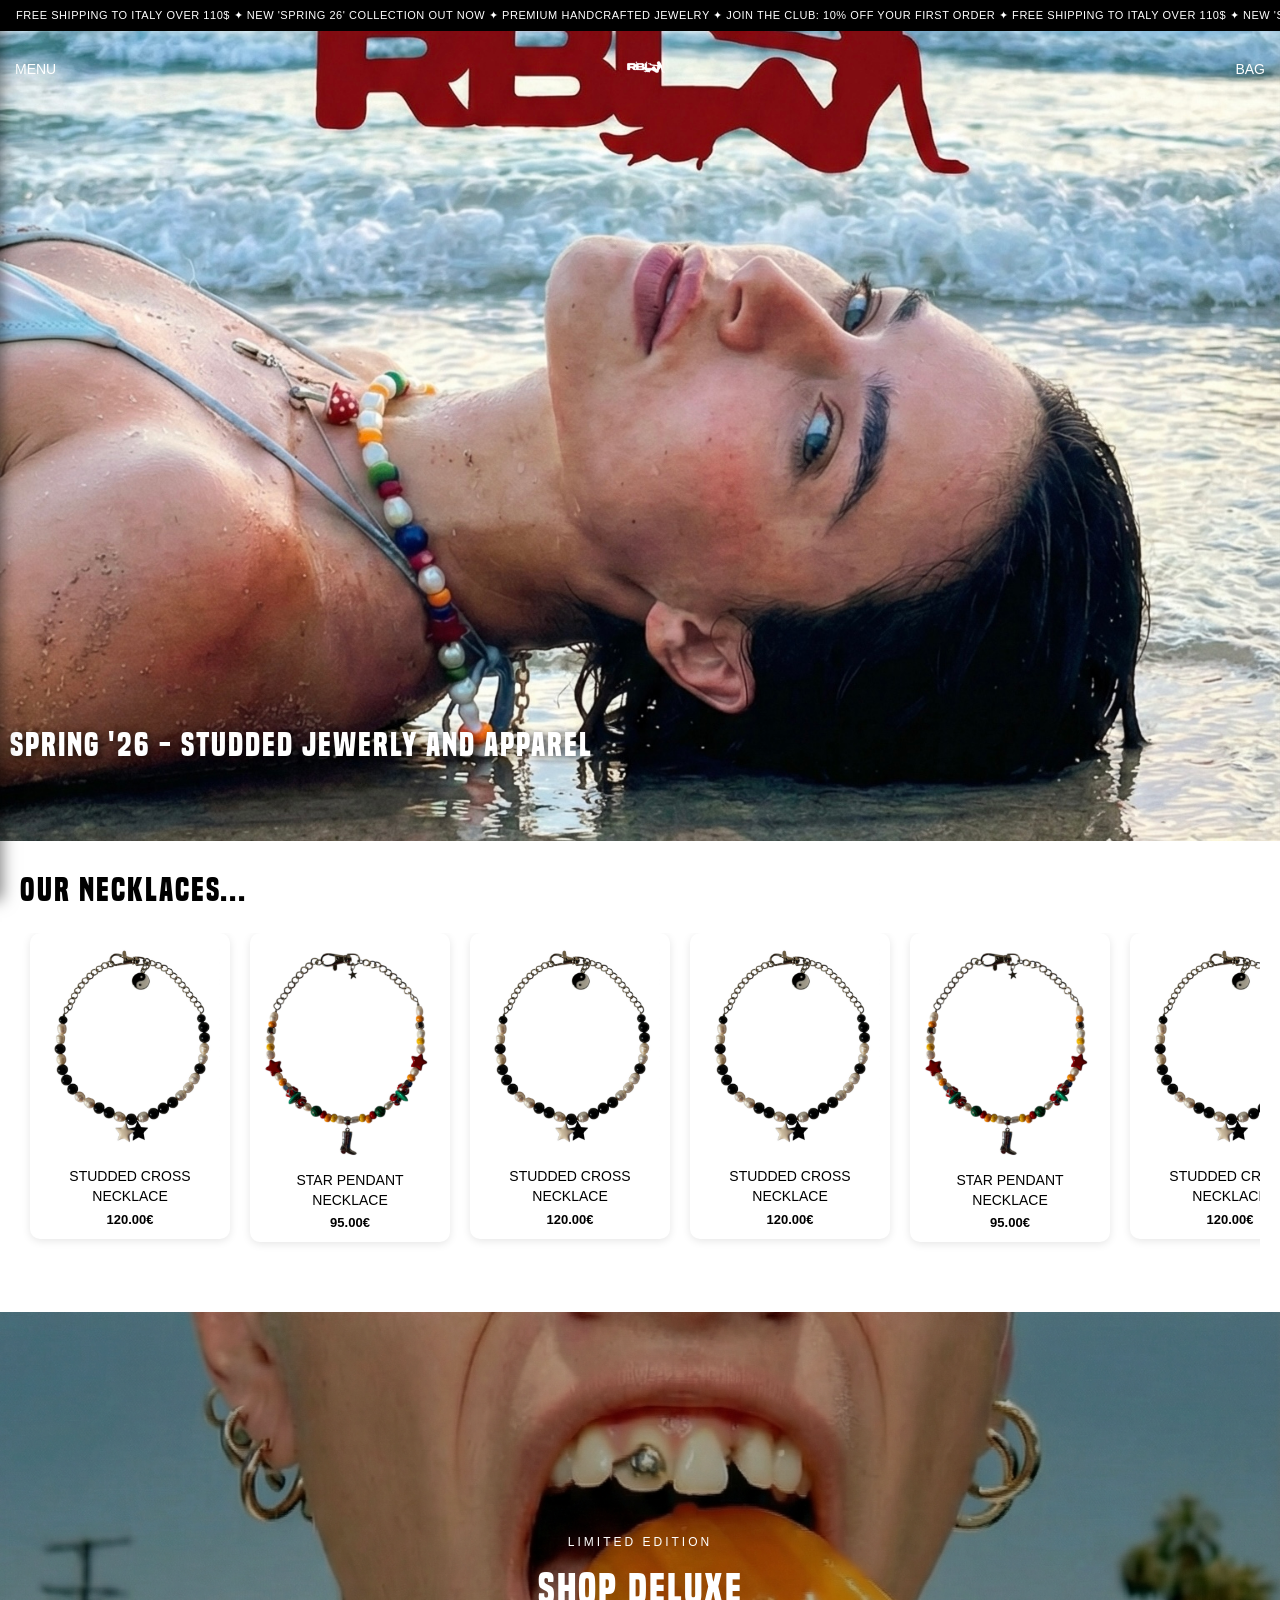
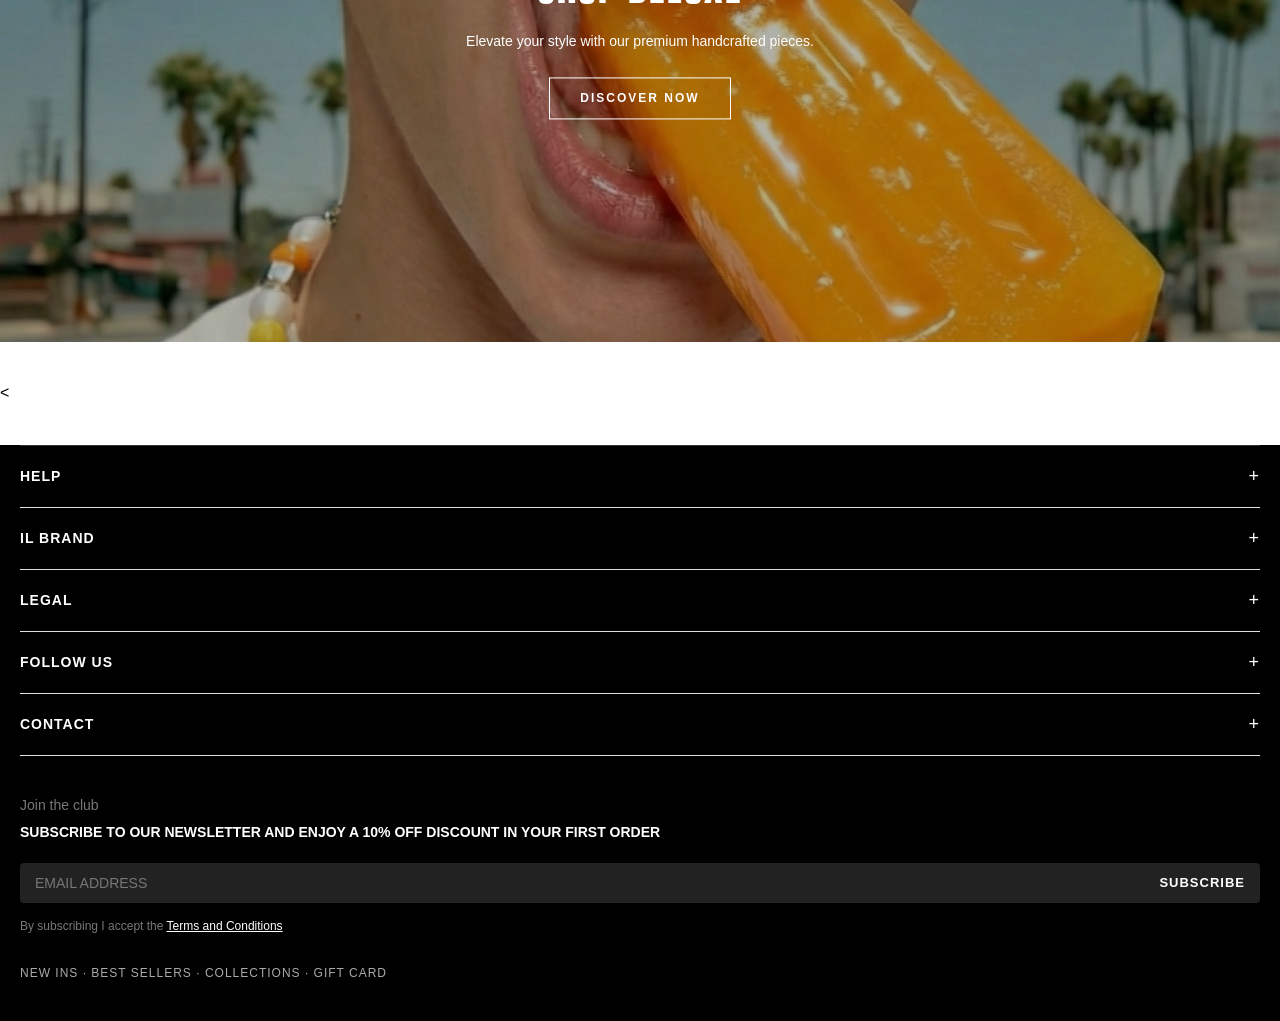
==== commit 75989c16: "Add files via upload" ====
--- a/index.html
+++ b/index.html
@@ -70,59 +70,34 @@
 
 <!-- Sezione Prodotti -->
 <section class="product-carousel chunky-products">
-    
     <h2>
         <a href="catalogoCollane.html" style="color: inherit; text-decoration: none; transition: opacity 0.2s;" onmouseover="this.style.opacity=0.6" onmouseout="this.style.opacity=1">
             Our Necklaces...
         </a>
     </h2>
-    
     <div class="carousel">
-        <div class="carousel-track">
-
-            <!-- ORIGINALI -->
-            <div class="product-card">
-                <img src="fotoCollane/chunky1.jpg">
-                <p class="product-name">Chunky Necklace 1</p>
-                <p class="product-price">€70</p>
-            </div>
-
-            <div class="product-card">
-                <img src="fotoCollane/chunky2.jpg">
-                <p class="product-name">Chunky Necklace 2</p>
-                <p class="product-price">€70</p>
-            </div>
-
-            <div class="product-card">
-                <img src="fotoCollane/chunky3.jpg">
-                <p class="product-name">Chunky Necklace 3</p>
-                <p class="product-price">€70</p>
-            </div>
-
-            <!-- DUPLICATE -->
-            <div class="product-card">
-                <img src="fotoCollane/chunky1.jpg">
-                <p class="product-name">Chunky Necklace 1</p>
-                <p class="product-price">€70</p>
-            </div>
-
-            <div class="product-card">
-                <img src="fotoCollane/chunky2.jpg">
-                <p class="product-name">Chunky Necklace 2</p>
-                <p class="product-price">€70</p>
-            </div>
-
-            <div class="product-card">
-                <img src="fotoCollane/chunky3.jpg">
-                <p class="product-name">Chunky Necklace 3</p>
-                <p class="product-price">€70</p>
-            </div>
-
-        </div>
+        <div id="carousel-track-home" class="carousel-track">
+            </div>
     </div>
 </section>
 
-
+<div class="separator-line"></div>
+
+<section class="home-lifestyle">
+    <a href="catalogoCollane.html" class="lifestyle-link" id="lifestyle-slider">
+        <img src="fotoCollane/fotoCollage1.png" class="slide active" alt="Deluxe 1">
+        <img src="fotoCollane/shooting1.png" class="slide" alt="Deluxe 2">
+        <img src="fotoCollane/shooting2.jpg" class="slide" alt="Deluxe 3">
+        
+        <div class="lifestyle-content">
+            <span class="subtitle">Limited Edition</span>
+            <h2>SHOP DELUXE</h2>
+            <p>Elevate your style with our premium handcrafted pieces.</p>
+            <span class="explore-btn">DISCOVER NOW</span>
+        </div>
+    </a>
+</section>
+<
 <!-- ////continuo
  <section class="hero"> 
         <img src="fotoCollane/fotoCollage1.png" alt="Collane artigianali">
@@ -130,6 +105,10 @@
             <h1>SPRING '26 - STUDDED JEWERLY AND APPAREL</h1>
         </div>
 </section> -->
+
+
+
+
 
 <footer class="site-footer">
     <div class="footer-accordion">
@@ -219,56 +198,95 @@
 </footer>
 
 
-<script>
-    document.querySelectorAll('.carousel').forEach(carousel => {
-        const track = carousel.querySelector('.carousel-track');
-    
-        // Duplica contenuto UNA sola volta
-        if (!track.classList.contains('duplicated')) {
-            track.innerHTML += track.innerHTML;
-            track.classList.add('duplicated');
-        }
-    
-        // PARTENZA DAL CENTRO (fondamentale per scroll infinito)
-        const setStartPosition = () => {
-            carousel.scrollLeft = track.scrollWidth / 2;
-        };
-    
-        window.addEventListener('load', setStartPosition);
-        window.addEventListener('resize', setStartPosition);
-    
-        let isResetting = false;
-    
-        carousel.addEventListener('scroll', () => {
-            if (isResetting) return;
-    
-            const scrollLeft = carousel.scrollLeft;
-            const halfWidth = track.scrollWidth / 2;
-    
-            // Scroll verso destra oltre metà
-            if (scrollLeft > halfWidth * 1.5) {
-                isResetting = true;
-                carousel.style.scrollBehavior = 'auto';
-                carousel.scrollLeft = scrollLeft - halfWidth;
-                setTimeout(() => {
-                    carousel.style.scrollBehavior = 'smooth';
-                    isResetting = false;
-                }, 10);
+
+
+
+<script>
+    // 1. Carica i prodotti dal JSON
+    fetch('prodotti.json')
+        .then(response => response.json())
+        .then(prodotti => {
+            const track = document.getElementById('carousel-track-home');
+            
+            // Selezioniamo solo i primi 4 prodotti per non intasare la home (puoi cambiare il numero)
+            const prodottiHome = prodotti.slice(0, 10);
+
+            // 2. Genera le card e inseriscile nel track
+            prodottiHome.forEach(prodotto => {
+                // Prendi la prima immagine dall'array, se non c'è usa un fallback
+                const imgSrc = (prodotto.images && prodotto.images.length > 0) ? prodotto.images[0] : 'fotoCollane/fallback.jpg';
+                
+                const cardHTML = `
+                    <a href="prodotto.html?id=${prodotto.id}" style="text-decoration: none; color: inherit;">
+                        <div class="product-card">
+                            <img src="${imgSrc}" alt="${prodotto.name}">
+                            <p class="product-name">${prodotto.name}</p>
+                            <p class="product-price">${prodotto.price}</p>
+                        </div>
+                    </a>
+                `;
+                track.innerHTML += cardHTML;
+            });
+
+            // 3. ORA avvia la logica dello scroll infinito e della duplicazione
+            inizializzaScrollInfinito();
+        })
+        .catch(error => console.error("Errore nel caricamento dei prodotti home:", error));
+
+
+    // Funzione che gestisce lo scroll infinito (basata sul tuo codice originale)
+    function inizializzaScrollInfinito() {
+        document.querySelectorAll('.carousel').forEach(carousel => {
+            const track = carousel.querySelector('.carousel-track');
+        
+            // Duplica contenuto UNA sola volta per l'illusione ottica
+            if (!track.classList.contains('duplicated')) {
+                track.innerHTML += track.innerHTML;
+                track.classList.add('duplicated');
             }
-    
-            // Scroll verso sinistra oltre metà
-            if (scrollLeft < halfWidth * 0.5) {
-                isResetting = true;
-                carousel.style.scrollBehavior = 'auto';
-                carousel.scrollLeft = scrollLeft + halfWidth;
-                setTimeout(() => {
-                    carousel.style.scrollBehavior = 'smooth';
-                    isResetting = false;
-                }, 10);
-            }
+        
+            // PARTENZA DAL CENTRO
+            const setStartPosition = () => {
+                carousel.scrollLeft = track.scrollWidth / 2;
+            };
+        
+            // Esegui subito e anche al resize della finestra
+            setStartPosition();
+            window.addEventListener('resize', setStartPosition);
+        
+            let isResetting = false;
+        
+            carousel.addEventListener('scroll', () => {
+                if (isResetting) return;
+        
+                const scrollLeft = carousel.scrollLeft;
+                const halfWidth = track.scrollWidth / 2;
+        
+                // Scroll verso destra oltre metà
+                if (scrollLeft > halfWidth * 1.5) {
+                    isResetting = true;
+                    carousel.style.scrollBehavior = 'auto';
+                    carousel.scrollLeft = scrollLeft - halfWidth;
+                    setTimeout(() => {
+                        carousel.style.scrollBehavior = 'smooth';
+                        isResetting = false;
+                    }, 10);
+                }
+        
+                // Scroll verso sinistra oltre metà
+                if (scrollLeft < halfWidth * 0.5) {
+                    isResetting = true;
+                    carousel.style.scrollBehavior = 'auto';
+                    carousel.scrollLeft = scrollLeft + halfWidth;
+                    setTimeout(() => {
+                        carousel.style.scrollBehavior = 'smooth';
+                        isResetting = false;
+                    }, 10);
+                }
+            });
         });
-    });
-    </script>
+    }
+</script>
 
 
 <script>
@@ -388,6 +406,31 @@
 </script>
 
 
+ 
+<!-- SCRIPT per cambiare foto in fondo alla pagina-->
+<script>
+    function startLifestyleSlider() {
+        const slides = document.querySelectorAll('.home-lifestyle img.slide');
+        let currentIndex = 0;
+
+        // Se non ci sono slide o ce n'è solo una, non fare nulla
+        if (slides.length <= 1) return;
+
+        setInterval(() => {
+            // 1. Togli la classe active alla foto attuale
+            slides[currentIndex].classList.remove('active');
+
+            // 2. Calcola l'indice della prossima foto
+            currentIndex = (currentIndex + 1) % slides.length;
+
+            // 3. Aggiungi la classe active alla nuova foto
+            slides[currentIndex].classList.add('active');
+        }, 3000); // 4000ms = 4 secondi per ogni foto
+    }
+
+    // Facciamo partire lo slider
+    startLifestyleSlider();
+</script>
 
 
 
--- a/style.css
+++ b/style.css
@@ -752,6 +752,11 @@
     scroll-snap-align: start; /* Ferma lo scroll esattamente sull'inizio dell'immagine */
 }
 
+.product-card-link {
+    text-decoration: none; 
+    color: inherit; 
+    display: block; 
+}
 
 
 /* --- BANNER LIFESTYLE INTERVALLATI NELLA GRIGLIA --- */
@@ -847,3 +852,421 @@
   opacity: 1;
   visibility: visible;
 }
+
+
+
+
+
+
+/*STILE PAGINA CATALOGO COLLANE*/
+/*STILE PAGINA CATALOGO COLLANE*/
+/*STILE PAGINA CATALOGO COLLANE*/
+/*STILE PAGINA CATALOGO COLLANE*/
+/*STILE PAGINA CATALOGO COLLANE*/
+/*STILE PAGINA CATALOGO COLLANE*/
+/*STILE PAGINA CATALOGO COLLANE*/
+/*STILE PAGINA CATALOGO COLLANE*/
+
+
+/* --- RESET DI BASE E STILI GLOBALI --- */
+*, *::before, *::after {
+    margin: 0;
+    padding: 0;
+    box-sizing: border-box;
+}
+
+body {
+    font-family: -apple-system, BlinkMacSystemFont, "Segoe UI", Roboto, Helvetica, Arial, sans-serif;
+    background-color: #ffffff;
+    color: #000000;
+    line-height: 1.4;
+}
+
+/* --- STILI HEADER --- */
+header {
+    width: 100%;
+    position: relative;
+    z-index: 100;
+}
+
+.top-bar {
+    background-color: #000000;
+    color: #ffffff;
+    text-align: center;
+    padding: 8px 16px;
+    font-size: 11px;
+    font-weight: 500;
+    letter-spacing: 0.05em;
+    text-transform: uppercase;
+}
+
+.main-header {
+    display: flex;
+    justify-content: space-between;
+    align-items: center;
+    padding: 12px 16px;
+    background-color: #ffffff;
+    position: relative;
+}
+
+.menu, .bag {
+    font-size: 14px;
+    text-transform: uppercase;
+    font-weight: 500;
+    cursor: pointer;
+}
+
+.logo {
+    height: 24px; /* Altezza approssimativa del logo */
+    position: absolute;
+    left: 50%;
+    transform: translateX(-50%);
+}
+
+/* --- CONTENUTO PRINCIPALE DEL PRODOTTO --- */
+.product-container {
+    padding: 16px; /* Padding laterale */
+    display: flex;
+    flex-direction: column;
+    align-items: flex-start; /* Allinea a sinistra */
+}
+
+.breadcrumb {
+    font-size: 12px;
+    color: #000000;
+    margin-bottom: 24px;
+    width: 100%;
+}
+
+.product-image-container {
+    width: 100%;
+    margin-bottom: 32px;
+    display: flex;
+    justify-content: center;
+}
+
+.product-image {
+    max-width: 100%;
+    height: auto;
+    display: block;
+}
+
+.product-details {
+    width: 100%;
+}
+
+.product-title {
+    font-size: 24px;
+    font-weight: 700; /* Grassetto */
+    text-transform: uppercase;
+    margin-bottom: 8px;
+}
+
+.product-description {
+    font-size: 16px;
+    color: #000000;
+    margin-bottom: 32px;
+}
+
+/* Stile specifico per lo slider nella pagina prodotto singolo */
+.product-image-container .tj-image-slider {
+    width: calc(100% + 32px); /* Calcola esattamente lo spazio, ignorando la scrollbar del browser */
+    margin-left: -16px; /* Annulla il padding sinistro */
+    margin-right: -16px; /* Annulla il padding destro */
+    padding-bottom: 10px; 
+}
+
+.product-image-container .tj-image-slider .product-page-image {
+    flex: 0 0 100%; /* L'immagine prende il 100% del suo contenitore, senza sbordare */
+    width: 100%; /* Sicurezza extra */
+    height: 50vh; 
+    object-fit: cover; 
+    scroll-snap-align: center;
+}
+
+/* Su schermi più grandi (Tablet/PC), limitiamo la larghezza */
+@media (min-width: 768px) {
+    .product-image-container .tj-image-slider {
+        width: 100%;
+        margin-left: 0;
+        margin-right: 0;
+    }
+    
+    .product-image-container .tj-image-slider .product-page-image {
+        flex: 0 0 100%; 
+        width: 100%; 
+        height: 50vh; 
+        object-fit: contain; /* <-- CAMBIA QUESTO */
+        scroll-snap-align: center;
+    }
+}
+
+/* --- PULSANTE AGGIUNGI AL CARRELLO --- */
+.add-to-cart-btn {
+    display: flex;
+    justify-content: space-between;
+    align-items: center;
+    width: 100%;
+    background-color: #000000;
+    color: #ffffff;
+    border: none;
+    padding: 18px 16px; /* Spaziatura interna */
+    font-size: 16px;
+    font-weight: 700;
+    text-transform: uppercase;
+    cursor: pointer;
+    margin-bottom: 12px;
+}
+
+.btn-price {
+    font-weight: 700;
+}
+
+/* --- INFORMAZIONI AGGIUNTIVE SOTTO IL PULSANTE --- */
+.additional-info {
+    display: flex;
+    justify-content: space-between;
+    margin-bottom: 32px;
+    font-size: 12px;
+    color: #888888; /* Grigio chiaro per le scritte secondarie */
+}
+
+.shipping-info, .stock-info {
+    margin: 0;
+}
+
+/* --- STILI MENU A FISARMONICA (ACCORDION) --- */
+.product-accordion {
+    list-style: none;
+    width: 100%;
+}
+
+.accordion-item {
+    border-bottom: 1px solid #e0e0e0; /* Bordo sottile di separazione */
+}
+
+/* =======================================================
+   STILI MENU A FISARMONICA (ACCORDION) PRODOTTO
+   ======================================================= */
+.product-accordion {
+    list-style: none;
+    width: 100%;
+}
+
+.product-accordion .accordion-item {
+    border-bottom: 1px solid #e0e0e0; 
+}
+
+/* Intestazione: testo e icona neri, dimensioni corrette */
+.product-accordion .accordion-header,
+.product-accordion .accordion-header .icon {
+    color: #000000; 
+}
+
+.product-accordion .accordion-header {
+    font-size: 16px;
+    padding: 16px 0;
+    text-transform: capitalize;
+}
+
+/* Contenuto interno: padding e font-size spostati qui (Addio inline CSS!) */
+.product-accordion .accordion-content p {
+    padding: 10px 0;
+    font-size: 14px;
+    color: #333333; /* Un grigio molto scuro per renderlo leggibile ma elegante */
+    line-height: 1.5; /* Migliora la spaziatura tra le righe di testo lungo */
+}
+
+
+
+
+
+/* =======================================================
+   SEZIONE YOU MAY ALSO LIKE (PRODOTTO SINGOLO)
+   ======================================================= */
+.ymal-section {
+    margin-top: 50px;
+    padding-top: 30px;
+    border-top: 1px solid #e0e0e0; /* La riga divisoria sopra il titolo */
+    width: 100%;
+}
+
+.ymal-header {
+    display: flex;
+    justify-content: space-between;
+    align-items: center;
+    margin-bottom: 20px;
+}
+
+.ymal-header h3 {
+    font-size: 12px;
+    font-weight: 700;
+    letter-spacing: 0.5px;
+}
+
+.ymal-arrows {
+    display: flex;
+    gap: 15px;
+    color: #888; /* Grigio per le frecce */
+}
+
+.ymal-arrows .arrow {
+    cursor: pointer;
+    font-size: 16px;
+    font-weight: 300;
+    transition: color 0.2s;
+    user-select: none; /* Impedisce di evidenziare le frecce se clicchi troppo veloce */
+}
+
+.ymal-arrows .arrow:hover {
+    color: #000;
+}
+
+/* Contenitore scorrevole */
+.ymal-carousel {
+    display: flex;
+    overflow-x: auto;
+    gap: 15px;
+    padding-bottom: 20px;
+    
+    /* Scroll fluido e magnetico */
+    scroll-behavior: smooth;
+    -webkit-overflow-scrolling: touch;
+    scroll-snap-type: x mandatory;
+    
+    /* Nasconde la scrollbar */
+    scrollbar-width: none; /* Firefox */
+}
+.ymal-carousel::-webkit-scrollbar {
+    display: none; /* Chrome, Safari, Edge */
+}
+
+/* La singola Card dentro al carosello */
+.ymal-card {
+    flex: 0 0 150px; /* Larghezza fissa della card: 150px. Mostra un pezzo della successiva per far capire che si scorre */
+    display: flex;
+    flex-direction: column;
+    text-align: left;
+    scroll-snap-align: start;
+}
+
+.ymal-card img {
+    width: 100%;
+    aspect-ratio: 4/5;
+    object-fit: contain; /* Usa cover o contain in base a come preferisci ritagliare */
+    margin-bottom: 12px;
+}
+
+/* Stili per testi (riutilizziamo le tue classi tj-title e tj-price) */
+.ymal-card .tj-title {
+    font-size: 11px;
+    font-weight: 700;
+    margin-bottom: 4px;
+    text-align: left; /* Allineato a sinistra come nella tua foto di riferimento */
+}
+
+.ymal-card .tj-price {
+    font-size: 11px;
+    color: #555;
+    text-align: left;
+}
+
+
+
+/* =======================================================
+   SEZIONE LIFESTYLE SLIDER (SOTTO IL CAROSELLO)
+   ======================================================= */
+
+.home-lifestyle {
+    width: 100%;
+    margin: 40px 0;
+    position: relative;
+    overflow: hidden;
+    height: 70vh; /* Altezza fissa per il contenitore slider */
+}
+
+.lifestyle-link {
+    display: block;
+    width: 100%;
+    height: 100%;
+    text-decoration: none;
+    position: relative;
+}
+
+/* Stile per le immagini dello slider (Crossfade) */
+.home-lifestyle img.slide {
+    position: absolute; /* Sovrapposizione perfetta */
+    top: 0;
+    left: 0;
+    width: 100%;
+    height: 100%;
+    object-fit: cover;
+    filter: brightness(0.7); /* Scurisce per leggibilità testo */
+    opacity: 0; /* Nascoste di base */
+    transition: opacity 1.5s ease-in-out, transform 0.6s ease; /* Mix sfumatura + eventuale zoom */
+    z-index: 1;
+}
+
+/* L'immagine attiva è visibile */
+.home-lifestyle img.slide.active {
+    opacity: 1;
+    z-index: 2;
+}
+
+/* Effetto zoom quando passi il mouse sulla sezione */
+.home-lifestyle:hover img.slide.active {
+    transform: scale(1.05);
+}
+
+/* Contenuto testuale sopra le immagini */
+.lifestyle-content {
+    position: absolute;
+    top: 50%;
+    left: 50%;
+    transform: translate(-50%, -50%);
+    text-align: center;
+    color: white;
+    width: 90%;
+    z-index: 10; /* Sempre sopra le foto */
+    pointer-events: none; /* Il click attraversa il testo e va al link */
+}
+
+.lifestyle-content .subtitle {
+    font-size: 12px;
+    letter-spacing: 3px;
+    text-transform: uppercase;
+    display: block;
+    margin-bottom: 10px;
+}
+
+.lifestyle-content h2 {
+    font-family: 'Freshman', sans-serif;
+    font-size: 40px;
+    letter-spacing: 2px;
+    margin-bottom: 15px;
+    text-transform: uppercase;
+}
+
+.lifestyle-content p {
+    font-size: 14px;
+    margin-bottom: 25px;
+    font-weight: 300;
+}
+
+/* Bottone stilizzato */
+.explore-btn {
+    display: inline-block;
+    padding: 12px 30px;
+    border: 1px solid white;
+    font-size: 12px;
+    letter-spacing: 2px;
+    font-weight: bold;
+    text-transform: uppercase;
+    transition: all 0.3s;
+    pointer-events: auto; /* Rende il finto bottone visivamente interattivo */
+}
+
+.lifestyle-link:hover .explore-btn {
+    background-color: white;
+    color: black;
+}
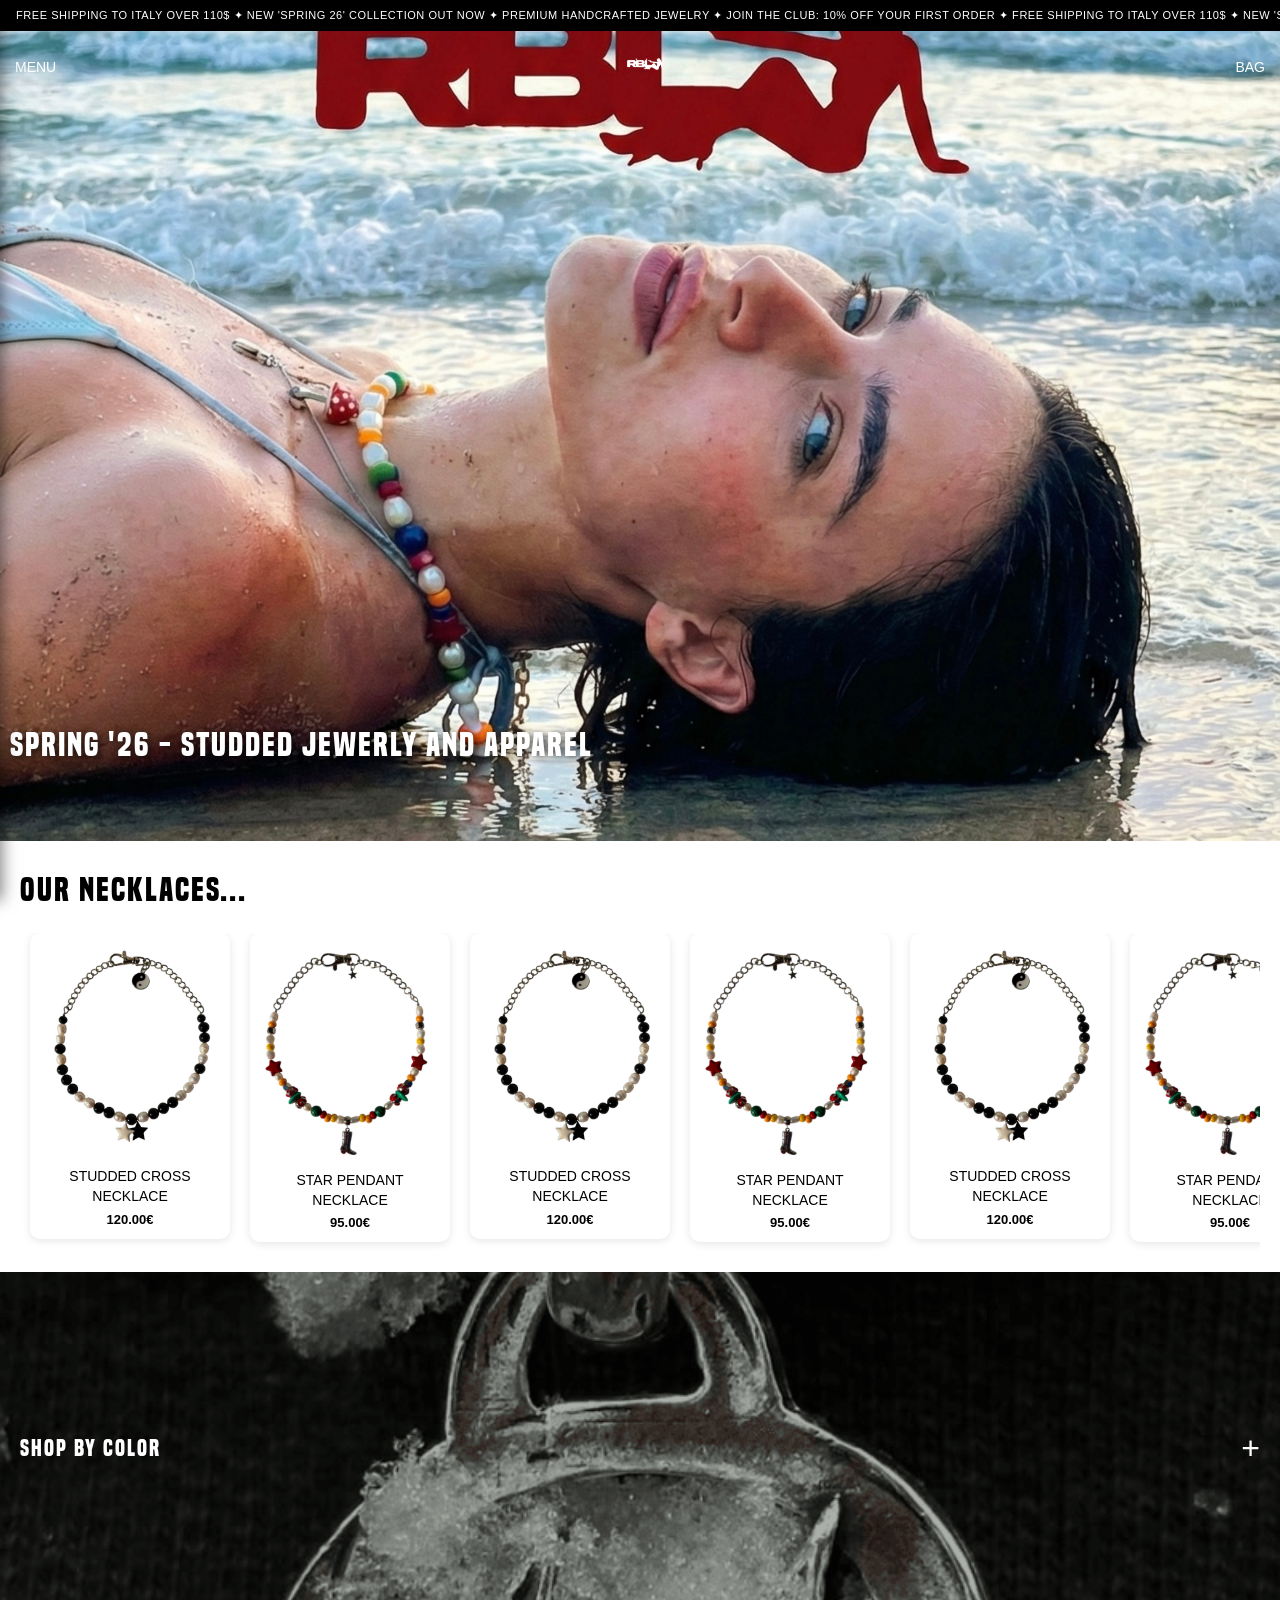
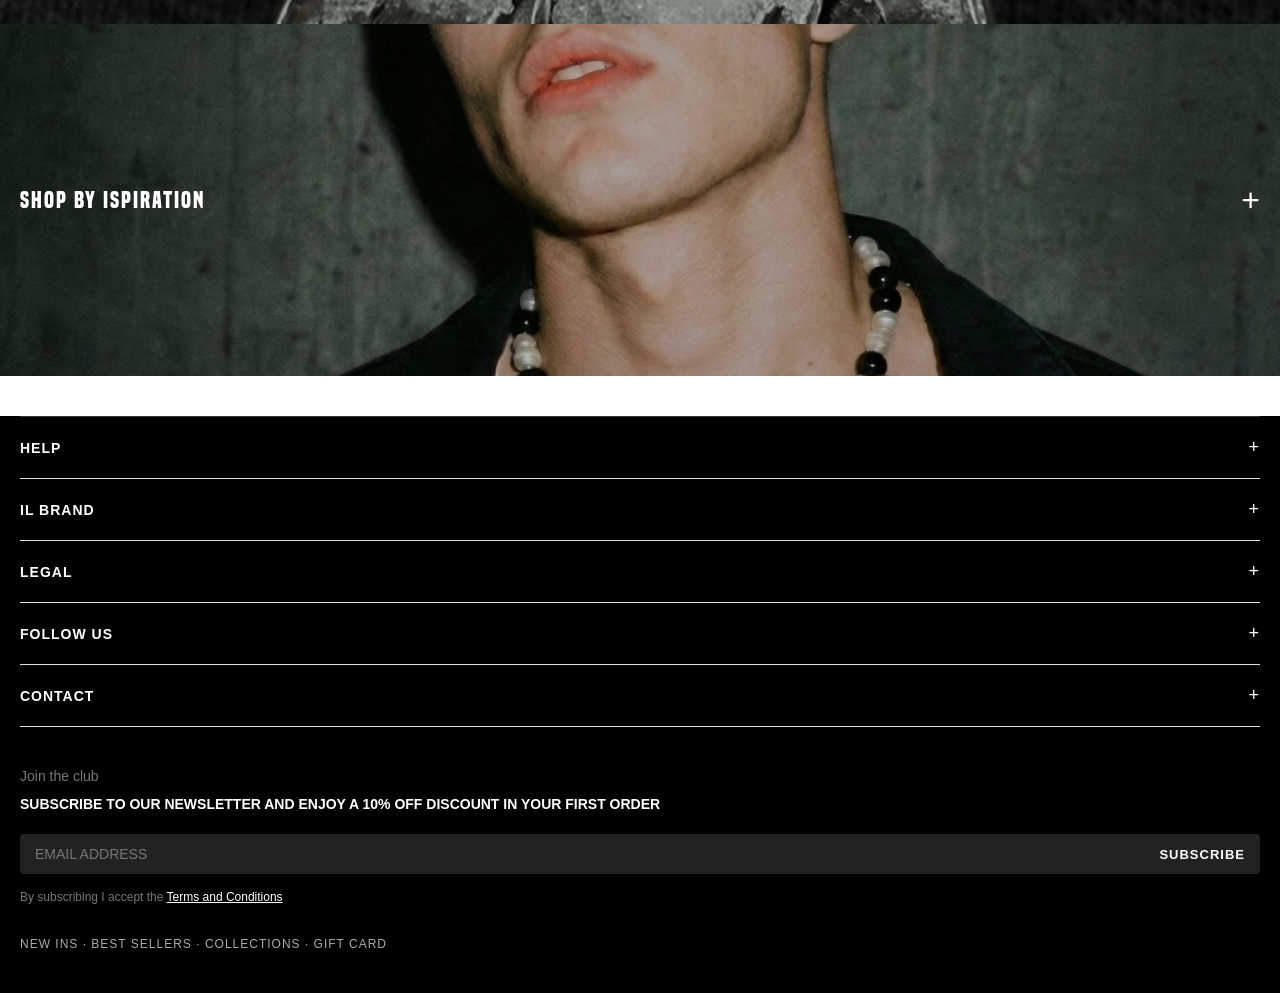
==== commit 0a9b3111: "Add files via upload" ====
--- a/index.html
+++ b/index.html
@@ -66,7 +66,7 @@
             <h1>SPRING '26 - STUDDED JEWERLY AND APPAREL</h1>
         </div>
     </section>
-<!-- Sezione Prodotti Chunky -->
+
 
 <!-- Sezione Prodotti -->
 <section class="product-carousel chunky-products">
@@ -81,34 +81,86 @@
     </div>
 </section>
 
-<div class="separator-line"></div>
-
-<section class="home-lifestyle">
-    <a href="catalogoCollane.html" class="lifestyle-link" id="lifestyle-slider">
-        <img src="fotoCollane/fotoCollage1.png" class="slide active" alt="Deluxe 1">
-        <img src="fotoCollane/shooting1.png" class="slide" alt="Deluxe 2">
-        <img src="fotoCollane/shooting2.jpg" class="slide" alt="Deluxe 3">
-        
-        <div class="lifestyle-content">
-            <span class="subtitle">Limited Edition</span>
-            <h2>SHOP DELUXE</h2>
-            <p>Elevate your style with our premium handcrafted pieces.</p>
-            <span class="explore-btn">DISCOVER NOW</span>
-        </div>
-    </a>
+
+<section class="chameleon-vault" id="chameleon-vault">
+    
+    <div class="vault-bg-image" style="background-image: url('fotoCollane/twojeys1.png');"></div>
+    <div class="vault-bg-overlay"></div>
+
+    <button class="vault-header-btn" id="unlock-chameleon-btn">
+        <span class="btn-text">SHOP BY COLOR</span>
+        <span class="btn-icon">+</span>
+    </button>
+
+    <div class="vault-hidden-area">
+        <div class="chameleon-inner">
+            
+            <div class="logo-container">
+                <div id="chameleon-logo" class="chameleon-logo-mask"></div>
+            </div>
+
+            <div class="color-text-list">
+                <button class="color-trigger active" data-color="Silver" data-bg="linear-gradient(135deg, #e0e0e0, #ffffff)">SILVER</button>
+                <button class="color-trigger" data-color="Gold" data-bg="linear-gradient(135deg, #d4af37, #f3e5ab)">GOLD</button>
+                <button class="color-trigger" data-color="RoseGold" data-bg="linear-gradient(135deg, #b76e79, #e0bfb8)">ROSE GOLD</button>
+                <button class="color-trigger" data-color="Black" data-bg="linear-gradient(135deg, #111, #333)">ONYX BLACK</button>
+                <button class="color-trigger" data-color="Red" data-bg="linear-gradient(135deg, #9b111e, #ff2a40)">RUBY RED</button>
+                <button class="color-trigger" data-color="Green" data-bg="linear-gradient(135deg, #046307, #50c878)">EMERALD</button>
+                <button class="color-trigger" data-color="Pearl" data-bg="radial-gradient(circle at 50% 50%, #ffffff, #eaddd5)">PEARL</button>
+            </div>
+            
+            <a href="catalogoCollane.html?color=Silver" id="explore-chameleon-btn" class="explore-btn-dark">EXPLORE SILVER</a>
+            
+        </div>
+    </div>
 </section>
-<
-<!-- ////continuo
- <section class="hero"> 
-        <img src="fotoCollane/fotoCollage1.png" alt="Collane artigianali">
-        <div class="hero-text">
-            <h1>SPRING '26 - STUDDED JEWERLY AND APPAREL</h1>
-        </div>
-</section> -->
-
-
-
-
+
+
+
+
+
+
+<section class="chameleon-vault" id="lifestyle-vault">
+    
+    <div class="vault-bg-image" style="background-image: url('fotoCollane/shooting1.png');"></div>
+    <div class="vault-bg-overlay"></div>
+
+    <button class="vault-header-btn" id="unlock-lifestyle-btn">
+        <span class="btn-text">SHOP BY ISPIRATION</span>
+        <span class="btn-icon">+</span>
+    </button>
+
+    <div class="vault-hidden-area">
+        <div class="chameleon-inner">
+            
+            <div class="lifestyle-intro">
+                <span class="subtitle">Limited Edition</span>
+                <p>Elevate your style with our premium handcrafted pieces.</p>
+            </div>
+
+           <div class="lifestyle-scroll-gallery">
+                <a href="prodotto.html?id=studded-cross" class="gallery-link">
+                    <img src="fotoCollane/shooting1.png" alt="Deluxe 1">
+                </a>
+                
+                <a href="prodotto.html?id=star-pendant" class="gallery-link">
+                    <img src="fotoCollane/shooting2.jpg" alt="Deluxe 2">
+                </a>
+                
+                <a href="prodotto.html?id=minimal-chain" class="gallery-link">
+                    <img src="fotoCollane/shooting1.png" alt="Deluxe 3">
+                </a>
+                
+                <a href="prodotto.html?id=chunky-necklace" class="gallery-link">
+                    <img src="fotoCollane/shooting2.jpg" alt="Deluxe 4">
+                </a>
+            </div>
+            
+           
+            
+        </div>
+    </div>
+</section>
 
 <footer class="site-footer">
     <div class="footer-accordion">
@@ -196,10 +248,6 @@
 
     
 </footer>
-
-
-
-
 
 <script>
     // 1. Carica i prodotti dal JSON
@@ -406,35 +454,90 @@
 </script>
 
 
- 
-<!-- SCRIPT per cambiare foto in fondo alla pagina-->
+<!--SCRIPT PER LE SEZIONI + IN FONDO-->
 <script>
-    function startLifestyleSlider() {
-        const slides = document.querySelectorAll('.home-lifestyle img.slide');
-        let currentIndex = 0;
-
-        // Se non ci sono slide o ce n'è solo una, non fare nulla
-        if (slides.length <= 1) return;
-
-        setInterval(() => {
-            // 1. Togli la classe active alla foto attuale
-            slides[currentIndex].classList.remove('active');
-
-            // 2. Calcola l'indice della prossima foto
-            currentIndex = (currentIndex + 1) % slides.length;
-
-            // 3. Aggiungi la classe active alla nuova foto
-            slides[currentIndex].classList.add('active');
-        }, 3000); // 4000ms = 4 secondi per ogni foto
+document.addEventListener('DOMContentLoaded', () => {
+
+    // ==========================================
+    // 1. LOGICA SEZIONE "SHOP BY COLOR"
+    // ==========================================
+    try {
+        const btnColor = document.getElementById('unlock-chameleon-btn');
+        const vaultColor = document.getElementById('chameleon-vault');
+
+        // Apertura / Chiusura
+        if (btnColor && vaultColor) {
+            btnColor.addEventListener('click', function(e) {
+                e.preventDefault(); // Evita salti della pagina
+                vaultColor.classList.toggle('open');
+                
+                // Centra lo schermo quando si apre
+                if (vaultColor.classList.contains('open')) {
+                    setTimeout(() => vaultColor.scrollIntoView({ behavior: 'smooth', block: 'start' }), 300);
+                }
+            });
+        }
+
+        // Effetto Hover sui Colori del Logo
+        const triggers = document.querySelectorAll('#chameleon-vault .color-trigger');
+        const logo = document.getElementById('chameleon-logo');
+        const exploreBtn = document.getElementById('explore-chameleon-btn');
+
+        triggers.forEach(trigger => {
+            const updateColor = () => {
+                // Togli active da tutti, metti a quello selezionato
+                triggers.forEach(t => t.classList.remove('active'));
+                trigger.classList.add('active');
+                
+                // Aggiorna Logo e Bottone
+                if (logo) {
+                    logo.style.background = trigger.getAttribute('data-bg');
+                    logo.style.filter = 'drop-shadow(0 0 15px rgba(255,255,255,0.2))';
+                }
+                if (exploreBtn) {
+                    exploreBtn.textContent = 'EXPLORE ' + trigger.getAttribute('data-color').toUpperCase();
+                    exploreBtn.href = 'catalogoCollane.html?color=' + trigger.getAttribute('data-color');
+                }
+            };
+            
+            trigger.addEventListener('mouseenter', updateColor);
+            trigger.addEventListener('touchstart', updateColor, { passive: true });
+        });
+    } catch (error) {
+        console.error("Errore nella sezione Shop By Color:", error);
     }
 
-    // Facciamo partire lo slider
-    startLifestyleSlider();
+    // ==========================================
+    // 2. LOGICA SEZIONE "SHOP DELUXE" (LIFESTYLE)
+    // ==========================================
+    try {
+        const btnDeluxe = document.getElementById('unlock-lifestyle-btn');
+        const vaultDeluxe = document.getElementById('lifestyle-vault');
+
+        // Apertura / Chiusura
+        if (btnDeluxe && vaultDeluxe) {
+            btnDeluxe.addEventListener('click', function(e) {
+                e.preventDefault(); // Evita salti della pagina
+                vaultDeluxe.classList.toggle('open');
+                
+                // Centra lo schermo quando si apre
+                if (vaultDeluxe.classList.contains('open')) {
+                    setTimeout(() => vaultDeluxe.scrollIntoView({ behavior: 'smooth', block: 'start' }), 300);
+                }
+            });
+        }
+    } catch (error) {
+        console.error("Errore nella sezione Shop Deluxe:", error);
+    }
+
+});
 </script>
 
 
 
 
+
+
 </body>
 
 </html>
--- a/style.css
+++ b/style.css
@@ -115,7 +115,7 @@
     top: 40px;
     left: 0;
     width: 100%;
-    height: 60px;
+    height: 55px;
     display: flex;
     justify-content: space-between;
     align-items: center;
@@ -138,7 +138,7 @@
     align-items: center;
     padding: 0 15px;
     color: white;
-    background: rgba(0, 0, 0, 0.9); /* sfondo solido per il clone */
+    background: rgba(0, 0, 0, 1); /* sfondo solido per il clone */
     z-index: 1000;
     transform: translateY(-100%);
     opacity: 0;
@@ -347,7 +347,7 @@
 
 /* Card prodotto */
 .product-card {
-    min-width: 290px; /* ridotta da 150px a 120px */
+    min-width: 260px; /* ridotta da 150px a 120px */
     max-width: 160px; /* limita la larghezza massima */
     background-color: #fff;
     border-radius: 10px;
@@ -426,6 +426,194 @@
 .product-card:hover {
     transform: scale(1.05);
 }
+
+/* =======================================================
+   SEZIONE LOGO CAMALEONTE (ESPANSIONE TOTALE)
+   ======================================================= */
+.chameleon-vault {
+    position: relative;
+    width: 100%;
+    background-color: #0a0a0a;
+    display: flex;
+    flex-direction: column;
+    overflow: hidden; /* Mantiene la foto nei bordi */
+}
+
+/* --- IMMAGINE DI SFONDO GLOBALE --- */
+.vault-bg-image {
+    position: absolute;
+    top: 0; left: 0;
+    width: 100%; height: 100%;
+    background-size: cover;
+    background-position: center;
+    transition: opacity 0.8s ease, transform 0.8s ease;
+    z-index: 1;
+}
+
+.vault-bg-overlay {
+    position: absolute;
+    top: 0; left: 0;
+    width: 100%; height: 100%;
+    background-color: rgba(0, 0, 0, 0.3);
+    transition: opacity 0.8s ease;
+    z-index: 2;
+}
+
+/* Quando si apre, l'immagine svanisce e zooma leggermente all'indietro */
+.chameleon-vault.open .vault-bg-image,
+.chameleon-vault.open .vault-bg-overlay {
+    opacity: 0;
+    transform: scale(1.05);
+    pointer-events: none; /* Impedisce interazioni fantasma */
+}
+
+/* --- IL TITOLO (PULSANTE) --- */
+.vault-header-btn {
+    position: relative;
+    z-index: 3;
+    width: 100%;
+    padding: 160px 20px; /* Banner grande all'inizio */
+    background: transparent;
+    color: #fff;
+    border: none;
+    display: flex;
+    justify-content: space-between;
+    align-items: center;
+    cursor: pointer;
+    transition: padding 0.5s cubic-bezier(0.25, 1, 0.5, 1);
+}
+
+.vault-header-btn .btn-text {
+    font-family: 'Freshman', sans-serif;
+    font-size: 22px;
+    letter-spacing: 2px;
+}
+
+.vault-header-btn .btn-icon {
+    font-size: 32px;
+    font-weight: 300;
+    line-height: 1;
+    transition: transform 0.5s cubic-bezier(0.25, 1, 0.5, 1);
+}
+
+/* Quando si apre, il titolo si "compatta" in alto per fare spazio e la X ruota */
+.chameleon-vault.open .vault-header-btn {
+    padding: 30px 20px 20px 20px;
+    border-bottom: 1px solid rgba(255, 255, 255, 0.1); /* Righetta elegante */
+}
+.chameleon-vault.open .btn-icon {
+    transform: rotate(45deg);
+}
+
+/* --- AREA CHE SI DILATA --- */
+.vault-hidden-area {
+    position: relative;
+    z-index: 3;
+    display: grid;
+    grid-template-rows: 0fr;
+    transition: grid-template-rows 0.6s cubic-bezier(0.25, 1, 0.5, 1);
+    width: 100%;
+}
+
+.chameleon-vault.open .vault-hidden-area {
+    grid-template-rows: 1fr;
+}
+
+.chameleon-inner {
+    overflow: hidden;
+    display: flex;
+    flex-direction: column;
+    align-items: center;
+    opacity: 0;
+    transform: translateY(20px);
+    transition: opacity 0.4s ease 0.2s, transform 0.4s ease 0.2s;
+    width: 100%;
+}
+
+.chameleon-vault.open .chameleon-inner {
+    opacity: 1;
+    transform: translateY(0);
+    padding: 40px 20px 20px 20px;
+}
+
+/* (Lascia qui il resto del tuo CSS per .logo-container, .chameleon-logo-mask ecc...) */
+
+/* --- LOGO MASCHERA --- */
+.logo-container {
+    width: 250px;
+    height: 200px;
+    margin-bottom: 15px;
+    position: relative;
+}
+
+.chameleon-logo-mask {
+    width: 100%;
+    height: 100%;
+    
+    /* Assicurati che il percorso dell'immagine sia corretto! */
+    -webkit-mask-image: url('fotoCollane/logo.png');
+    -webkit-mask-size: contain;
+    -webkit-mask-repeat: no-repeat;
+    -webkit-mask-position: center;
+    mask-image: url('fotoCollane/logo.png');
+    mask-size: contain;
+    mask-repeat: no-repeat;
+    mask-position: center;
+
+    /* Colore iniziale (Silver) */
+    background: linear-gradient(135deg, #e0e0e0, #ffffff);
+    transition: background 0.4s ease, filter 0.4s ease;
+}
+
+/* --- LISTA DEI COLORI DI TESTO --- */
+.color-text-list {
+    display: flex;
+    flex-wrap: wrap;
+    justify-content: center;
+    gap: 20px 30px;
+    max-width: 600px;
+    margin-bottom: 50px;
+}
+
+.color-trigger {
+    background: none;
+    border: none;
+    color: #444; /* Colore spento di base */
+    font-size: 13px;
+    font-weight: 700;
+    letter-spacing: 2px;
+    text-transform: uppercase;
+    cursor: pointer;
+    transition: all 0.3s ease;
+    padding: 5px;
+}
+
+/* Effetto Neon/Luce quando selezioni un colore */
+.color-trigger:hover, 
+.color-trigger.active {
+    color: #fff;
+    text-shadow: 0 0 10px rgba(255,255,255,0.4);
+    transform: scale(1.05);
+}
+
+/* --- BOTTONE DI ESPLORAZIONE FINALE --- */
+.explore-btn-dark {
+    display: inline-block;
+    padding: 16px 40px;
+    background-color: #fff;
+    color: #000;
+    text-decoration: none;
+    font-weight: 700;
+    letter-spacing: 1px;
+    font-size: 13px;
+    transition: all 0.3s ease;
+}
+
+.explore-btn-dark:hover {
+    transform: scale(1.05);
+    background-color: #e0e0e0;
+}
+
 /*---------------------------------------------------------------------*/
 /*FOOOOOOOOOOOOOOOOOOOOOOOOOOOOOOOOOOOOOOOOOOOOOOOOOOOOOOOOOOOOOOOOTER*/
 
@@ -719,6 +907,30 @@
 
 .tj-add:active {
     transform: scale(0.8); /* Effetto tocco per il "plus" */
+}
+
+/* --- STILE FILTRI COLORE CATALOGO --- */
+.color-filters {
+    display: flex;
+    gap: 15px;
+}
+
+.color-filter {
+    cursor: pointer;
+    color: #888;
+    transition: color 0.2s;
+    text-transform: uppercase;
+}
+
+.color-filter:hover {
+    color: #000;
+}
+
+.color-filter.active {
+    color: #000;
+    text-decoration: underline;
+    text-underline-offset: 4px;
+    font-weight: bold;
 }
 
 /* --- SLIDER IMMAGINI DENTRO LA CARD --- */
@@ -1016,6 +1228,33 @@
     text-transform: uppercase;
     cursor: pointer;
     margin-bottom: 12px;
+    
+    /* NUOVO: Aggiungiamo l'animazione */
+    /* Il tremolio dura 3 secondi in totale (ma sta fermo per la maggior parte del tempo) e si ripete all'infinito */
+    animation: subtleTremble 3s infinite;
+}
+
+/* L'animazione del tremolio: per l'85% del tempo sta fermo, poi vibra a destra e sinistra, e si ferma di nuovo */
+@keyframes subtleTremble {
+    0%, 85%, 100% { 
+        transform: translateX(0); 
+    }
+    87% { transform: translateX(-2px); }
+    89% { transform: translateX(2px); }
+    91% { transform: translateX(-2px); }
+    93% { transform: translateX(2px); }
+    95% { transform: translateX(-2px); }
+    97% { transform: translateX(1px); }
+}
+
+/* Un piccolo extra opzionale: se passi il mouse sopra o ci clicchi, si ferma e si rimpicciolisce appena */
+.add-to-cart-btn:hover {
+    animation: none;
+    opacity: 0.9;
+}
+
+.add-to-cart-btn:active {
+    transform: scale(0.98);
 }
 
 .btn-price {
@@ -1043,7 +1282,63 @@
 
 .accordion-item {
     border-bottom: 1px solid #e0e0e0; /* Bordo sottile di separazione */
-}
+
+
+}
+
+
+/* --- ANIMAZIONE TRANSIZIONE PAGINA CARRELLO --- */
+.cart-page {
+    /* HO RIMOSSO LA PAROLA 'forwards' ALLA FINE */
+    animation: slideInFromRight 0.4s cubic-bezier(0.25, 1, 0.5, 1);
+    overflow-x: hidden; 
+}
+
+@keyframes slideInFromRight {
+    0% {
+        transform: translateX(100%);
+        opacity: 0.5;
+    }
+    100% {
+        transform: translateX(0);
+        opacity: 1;
+    }
+}
+
+
+/* --- Classe per far uscire la pagina --- */
+.cart-page.slide-out {
+    animation: slideOutToRight 0.4s cubic-bezier(0.25, 1, 0.5, 1) forwards;
+}
+
+@keyframes slideOutToRight {
+    0% {
+        transform: translateX(0); /* Parte dal centro */
+        opacity: 1;
+    }
+    100% {
+        transform: translateX(100%); /* Scivola fuori a destra */
+        opacity: 0; /* Svanisce */
+    }
+}
+
+/* --- ANIMAZIONE RIENTRO PAGINA PRODOTTO (DA SINISTRA) --- */
+.slide-in-left {
+    animation: slideInFromLeft 0.4s cubic-bezier(0.25, 1, 0.5, 1) forwards;
+    overflow-x: hidden;
+}
+
+@keyframes slideInFromLeft {
+    0% {
+        transform: translateX(-20%); /* Parte spostata a sinistra (dove era andata prima) */
+        opacity: 0;
+    }
+    100% {
+        transform: translateX(0); /* Torna perfettamente al centro */
+        opacity: 1;
+    }
+}
+
 
 /* =======================================================
    STILI MENU A FISARMONICA (ACCORDION) PRODOTTO
@@ -1085,9 +1380,9 @@
    SEZIONE YOU MAY ALSO LIKE (PRODOTTO SINGOLO)
    ======================================================= */
 .ymal-section {
-    margin-top: 50px;
+    margin-top: 0px;
     padding-top: 30px;
-    border-top: 1px solid #e0e0e0; /* La riga divisoria sopra il titolo */
+    border-top: 1px solid #000000; /* La riga divisoria sopra il titolo */
     width: 100%;
 }
 
@@ -1172,101 +1467,302 @@
 }
 
 
+/* --- BOTTONE ADD (YOU MAY ALSO LIKE E CARRELLO) --- */
+.add-mini-btn {
+    width: fit-content;
+    background: #000000; /* Sfondo nero */
+    color: #ffffff;      /* Testo bianco */
+    border: 1px solid #000000;
+    padding: 6px 16px;
+    font-size: 11px;
+    font-weight: 700;
+    cursor: pointer;
+    transition: all 0.2s ease;
+    text-transform: uppercase;
+    margin-top: 5px; /* Dà un po' di respiro dal prezzo */
+}
+
+.add-mini-btn:hover {
+    background: #ffffff; /* Sfondo bianco al passaggio del mouse */
+    color: #000000;      /* Testo nero al passaggio del mouse */
+}
+
 
 /* =======================================================
-   SEZIONE LIFESTYLE SLIDER (SOTTO IL CAROSELLO)
+   SEZIONE LIFESTYLE (CONTENUTO INTERNO VAULT)
    ======================================================= */
-
-.home-lifestyle {
-    width: 100%;
-    margin: 40px 0;
-    position: relative;
+.lifestyle-intro {
+    text-align: center;
+    color: #fff;
+    margin-bottom: 30px;
+}
+
+.lifestyle-intro .subtitle {
+    font-size: 11px;
+    letter-spacing: 3px;
+    text-transform: uppercase;
+    color: #888;
+    display: block;
+    margin-bottom: 10px;
+}
+
+.lifestyle-intro p {
+    font-size: 14px;
+    font-weight: 300;
+    margin: 0;
+}
+
+/* 1. Il "binario" del carosello */
+.lifestyle-scroll-gallery {
+    display: flex;
+    flex-wrap: nowrap; /* FONDAMENTALE: impedisce alle foto di andare a capo! */
+    gap: 15px;
+    width: 100%;
+    max-width: 900px;
+    overflow-x: auto; /* Attiva lo scroll orizzontale */
+    scroll-snap-type: x mandatory; /* Effetto calamita */
+    -webkit-overflow-scrolling: touch; /* Scroll fluido su smartphone */
+    scrollbar-width: none; /* Nasconde la barra su Firefox */
+    margin-bottom: 40px;
+    padding-bottom: 10px;
+}
+
+/* Nasconde la brutta barra di scorrimento grigia su Chrome/Safari */
+.lifestyle-scroll-gallery::-webkit-scrollbar {
+    display: none; 
+}
+
+/* 2. I singoli "vagoni" (I link cliccabili) */
+.lifestyle-scroll-gallery .gallery-link {
+    flex: 0 0 80%; /* Occupa l'80% dello schermo (mostra un pezzo della foto dopo) */
+    height: 400px;
+    scroll-snap-align: center; /* Ferma la foto perfettamente al centro */
+    text-decoration: none;
+    display: block;
+    border-radius: 4px;
     overflow: hidden;
-    height: 70vh; /* Altezza fissa per il contenitore slider */
-}
-
-.lifestyle-link {
-    display: block;
-    width: 100%;
-    height: 100%;
-    text-decoration: none;
-    position: relative;
-}
-
-/* Stile per le immagini dello slider (Crossfade) */
-.home-lifestyle img.slide {
-    position: absolute; /* Sovrapposizione perfetta */
-    top: 0;
-    left: 0;
+}
+
+/* 3. L'immagine dentro al link */
+.lifestyle-scroll-gallery .gallery-link img {
     width: 100%;
     height: 100%;
     object-fit: cover;
-    filter: brightness(0.7); /* Scurisce per leggibilità testo */
-    opacity: 0; /* Nascoste di base */
-    transition: opacity 1.5s ease-in-out, transform 0.6s ease; /* Mix sfumatura + eventuale zoom */
-    z-index: 1;
-}
-
-/* L'immagine attiva è visibile */
-.home-lifestyle img.slide.active {
+    transition: transform 0.4s ease;
+}
+
+/* Effetto Zoom al passaggio del mouse (PC) */
+.lifestyle-scroll-gallery .gallery-link:hover img {
+    transform: scale(1.03);
+}
+
+/* 4. Su schermi grandi (PC/Tablet), mostra più foto contemporaneamente */
+@media (min-width: 768px) {
+    .lifestyle-scroll-gallery .gallery-link {
+        flex: 0 0 40%;
+        height: 500px;
+    }
+}
+/* =======================================================
+   PAGINA CARRELLO (BAG) - CSS COMPLETO
+   ======================================================= */
+
+/* 1. Reset e Base */
+.cart-page {
+    background-color: #fff;
+    color: #000;
+    font-family: -apple-system, BlinkMacSystemFont, "Segoe UI", Roboto, Helvetica, Arial, sans-serif;
+    margin: 0;
+    padding: 0;
+    -webkit-font-smoothing: antialiased;
+}
+
+/* 2. Top Bar (Marquee) */
+.cart-page .top-bar {
+    background-color: #000;
+    color: #fff;
+    font-size: 10px;
+    font-weight: bold;
+    padding: 8px 0;
+    overflow: hidden;
+    white-space: nowrap;
+}
+
+/* 3. Navbar Header */
+.cart-page .header-dark {
+    background: #000000;
+    border-bottom: 1px solid #eee;
+    padding: 0px 0;
+    position: sticky;
+    top: 0;
+    z-index: 1000;
+}
+
+.cart-page .nav-base {
+    display: flex;
+    justify-content: space-between;
+    align-items: center;
+    padding: 0 16px;
+}
+
+.cart-page .nav-left, 
+.cart-page .nav-right a {
+    font-size: 13px;
+    font-weight: 700;
+    text-transform: uppercase;
+    text-decoration: none;
+    color: #ffffff;
+    letter-spacing: 0.5px;
+}
+
+.cart-page .nav-center img {
+    height: 90px; /* Logo proporzionato */
+}
+
+/* 4. Contenitore Principale */
+.cart-main {
+    padding: 20px 16px 140px 16px; /* Spazio extra sotto per non coprire i prodotti col tasto Checkout */
+    max-width: 600px; /* Centrato su desktop, pieno su mobile */
+    margin: 0 auto;
+}
+
+
+
+/* 6. Lista Prodotti (Cart Items) */
+.cart-item {
+    display: flex;
+    gap: 16px;
+    padding: 20px 0;
+    border-bottom: 1px solid #eee;
+}
+
+.item-img img {
+    width: 90px;
+    height: 110px;
+    object-fit: cover;
+}
+
+.item-info {
+    flex: 1;
+    display: flex;
+    flex-direction: column;
+    justify-content: space-between;
+}
+
+.item-title {
+    font-size: 13px;
+    font-weight: 700;
+    text-transform: uppercase;
+    margin: 0 0 4px 0;
+}
+
+.item-variant {
+    font-size: 12px;
+    color: #666;
+    margin-bottom: 4px;
+}
+
+.item-price {
+    font-size: 13px;
+    font-weight: 500;
+    margin-bottom: 10px;
+}
+
+/* 7. Controlli Quantità e Rimozione */
+.item-controls {
+    display: flex;
+    justify-content: space-between;
+    align-items: center;
+}
+
+.qty-selector {
+    display: flex;
+    align-items: center;
+    gap: 15px;
+    border: 1px solid #eee;
+    padding: 4px 12px;
+}
+
+.qty-btn {
+    cursor: pointer;
+    font-size: 18px;
+    font-weight: 300;
+    user-select: none;
+}
+
+.qty-num {
+    font-size: 14px;
+    font-weight: 700;
+    min-width: 12px;
+    text-align: center;
+}
+
+.remove-item {
+    background: none;
+    border: none;
+    padding: 0;
+    cursor: pointer;
+}
+
+.remove-item img {
+    width: 16px;
+    height: 16px;
+    opacity: 0.5;
+    transition: opacity 0.2s;
+}
+
+.remove-item:hover img {
     opacity: 1;
-    z-index: 2;
-}
-
-/* Effetto zoom quando passi il mouse sulla sezione */
-.home-lifestyle:hover img.slide.active {
-    transform: scale(1.05);
-}
-
-/* Contenuto testuale sopra le immagini */
-.lifestyle-content {
-    position: absolute;
-    top: 50%;
-    left: 50%;
-    transform: translate(-50%, -50%);
-    text-align: center;
-    color: white;
-    width: 90%;
-    z-index: 10; /* Sempre sopra le foto */
-    pointer-events: none; /* Il click attraversa il testo e va al link */
-}
-
-.lifestyle-content .subtitle {
-    font-size: 12px;
-    letter-spacing: 3px;
-    text-transform: uppercase;
-    display: block;
-    margin-bottom: 10px;
-}
-
-.lifestyle-content h2 {
-    font-family: 'Freshman', sans-serif;
-    font-size: 40px;
-    letter-spacing: 2px;
-    margin-bottom: 15px;
-    text-transform: uppercase;
-}
-
-.lifestyle-content p {
+}
+
+
+
+
+/* 9. Checkout Footer (Sticky Bottom) */
+.checkout-footer {
+    position: fixed;
+    bottom: 0;
+    left: 0;
+    width: 100%;
+    background: #fff;
+    padding: 20px 16px;
+    box-sizing: border-box;
+    border-top: 1px solid #eee;
+    z-index: 2000;
+}
+
+.promo-note {
+    font-size: 11px;
+    color: #999;
+    margin-bottom: 12px;
+    text-align: left;
+}
+
+.checkout-btn {
+    width: 100%;
+    background: #000;
+    color: #fff;
+    border: none;
+    padding: 20px;
+    display: flex;
+    justify-content: space-between;
+    align-items: center;
     font-size: 14px;
-    margin-bottom: 25px;
-    font-weight: 300;
-}
-
-/* Bottone stilizzato */
-.explore-btn {
-    display: inline-block;
-    padding: 12px 30px;
-    border: 1px solid white;
-    font-size: 12px;
-    letter-spacing: 2px;
-    font-weight: bold;
-    text-transform: uppercase;
-    transition: all 0.3s;
-    pointer-events: auto; /* Rende il finto bottone visivamente interattivo */
-}
-
-.lifestyle-link:hover .explore-btn {
-    background-color: white;
-    color: black;
-}
+    font-weight: 700;
+    letter-spacing: 1px;
+    cursor: pointer;
+    transition: opacity 0.2s;
+}
+
+.checkout-btn:hover {
+    opacity: 0.9;
+}
+
+/* 10. Menu Laterale (Side Menu) Reset */
+.cart-page .side-menu {
+    z-index: 3000; /* Sopra il footer */
+}
+
+
+
+
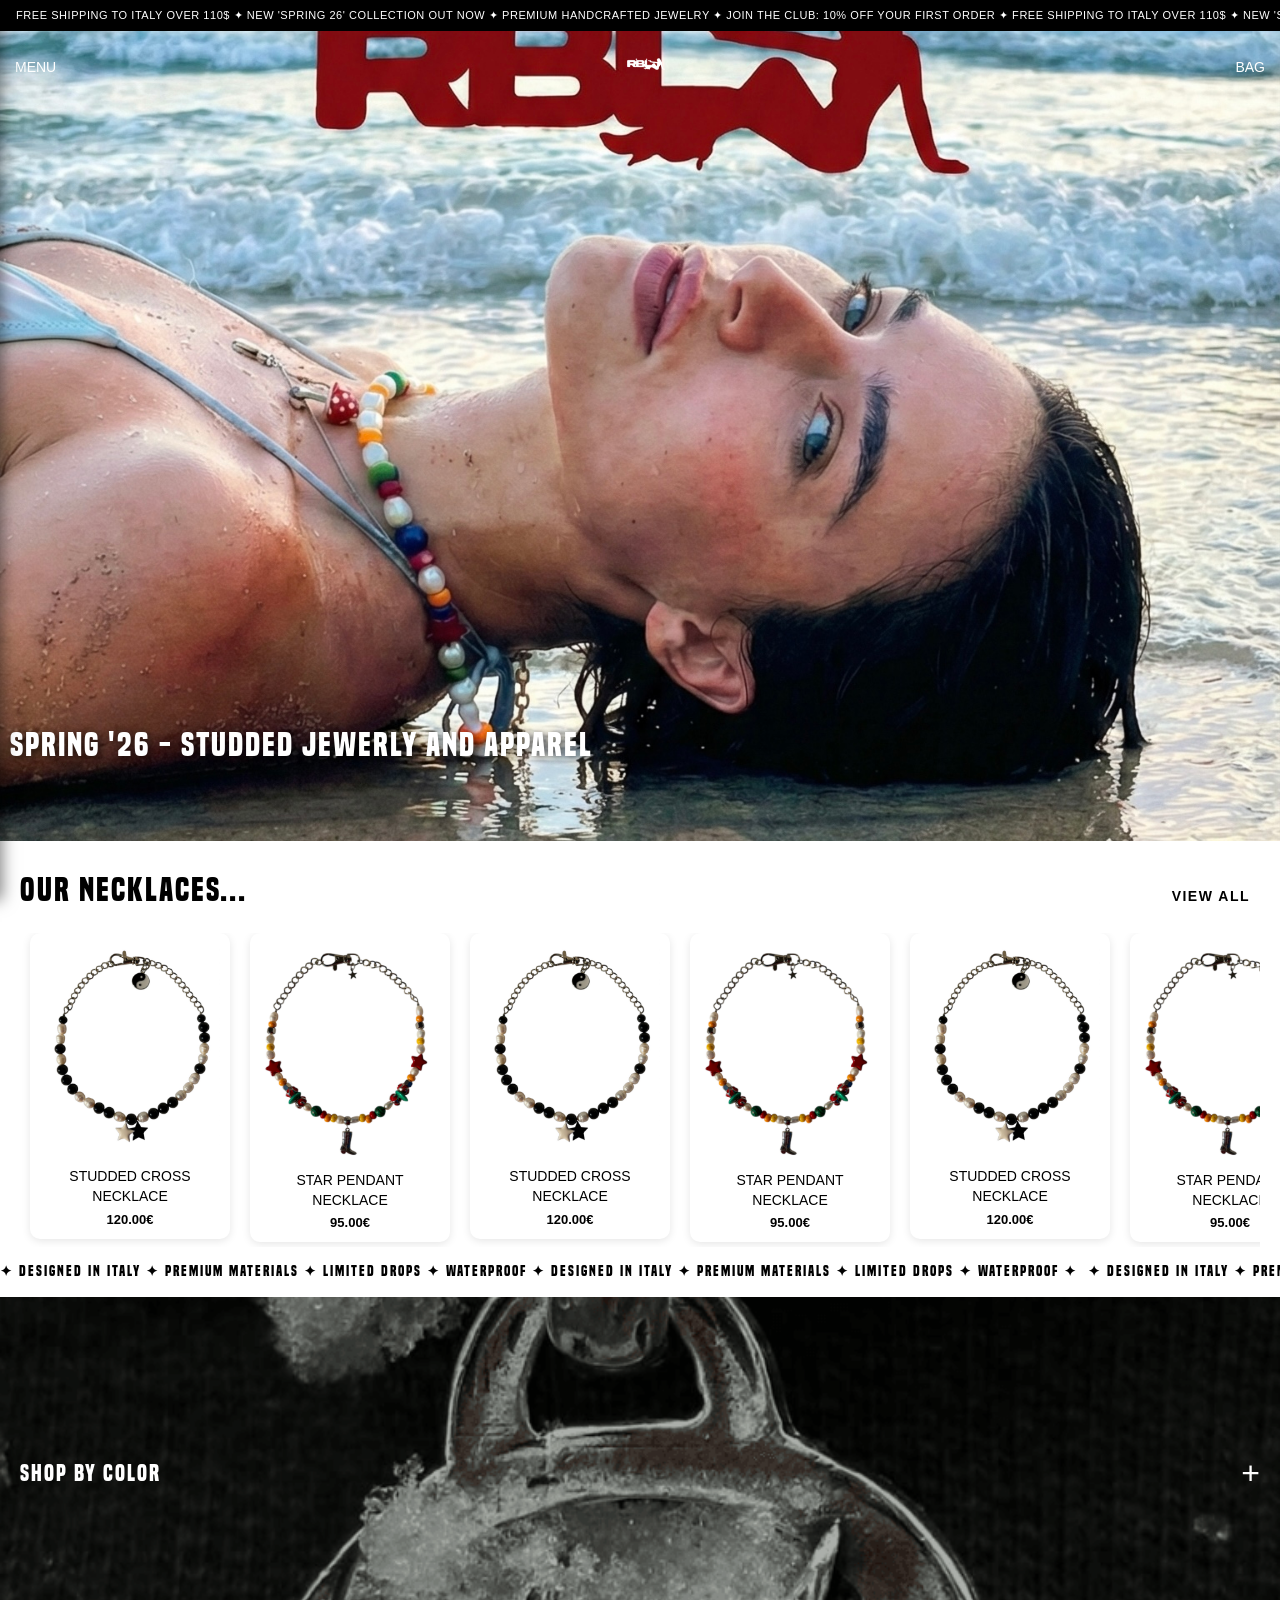
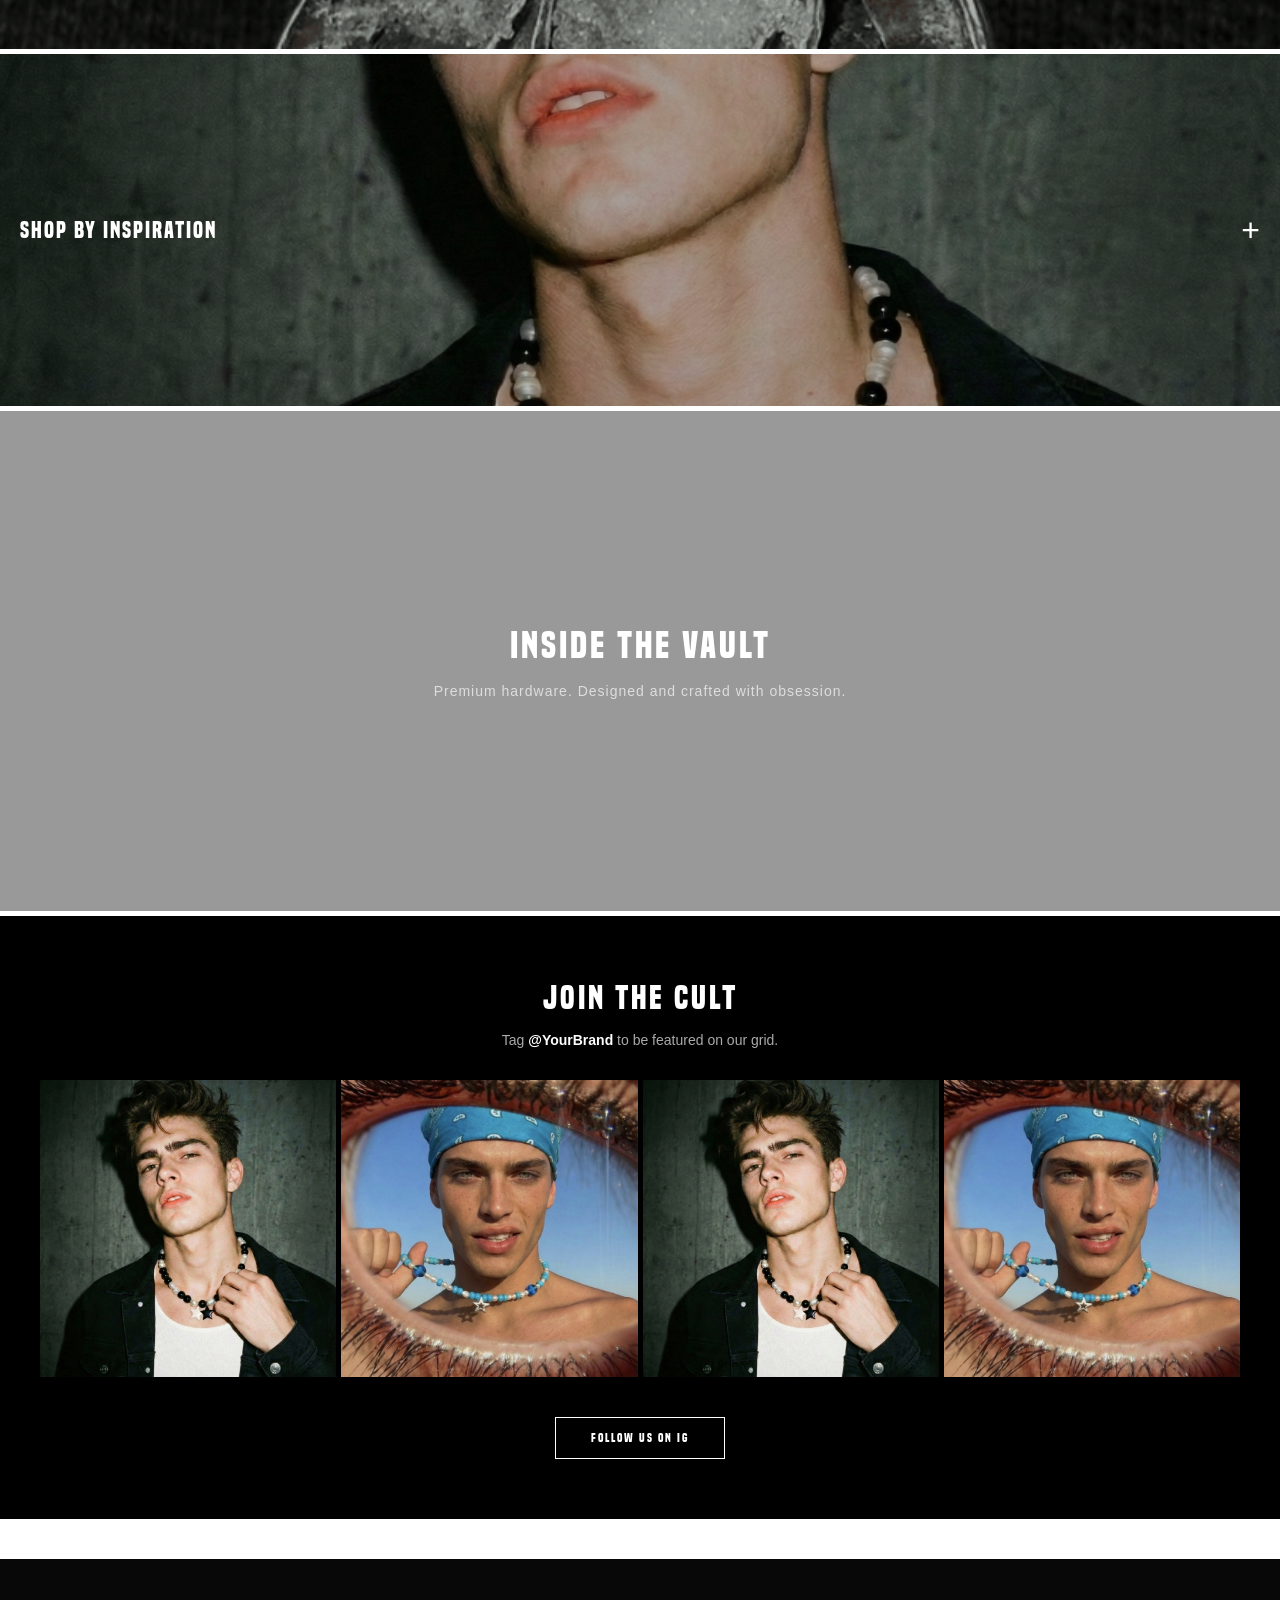
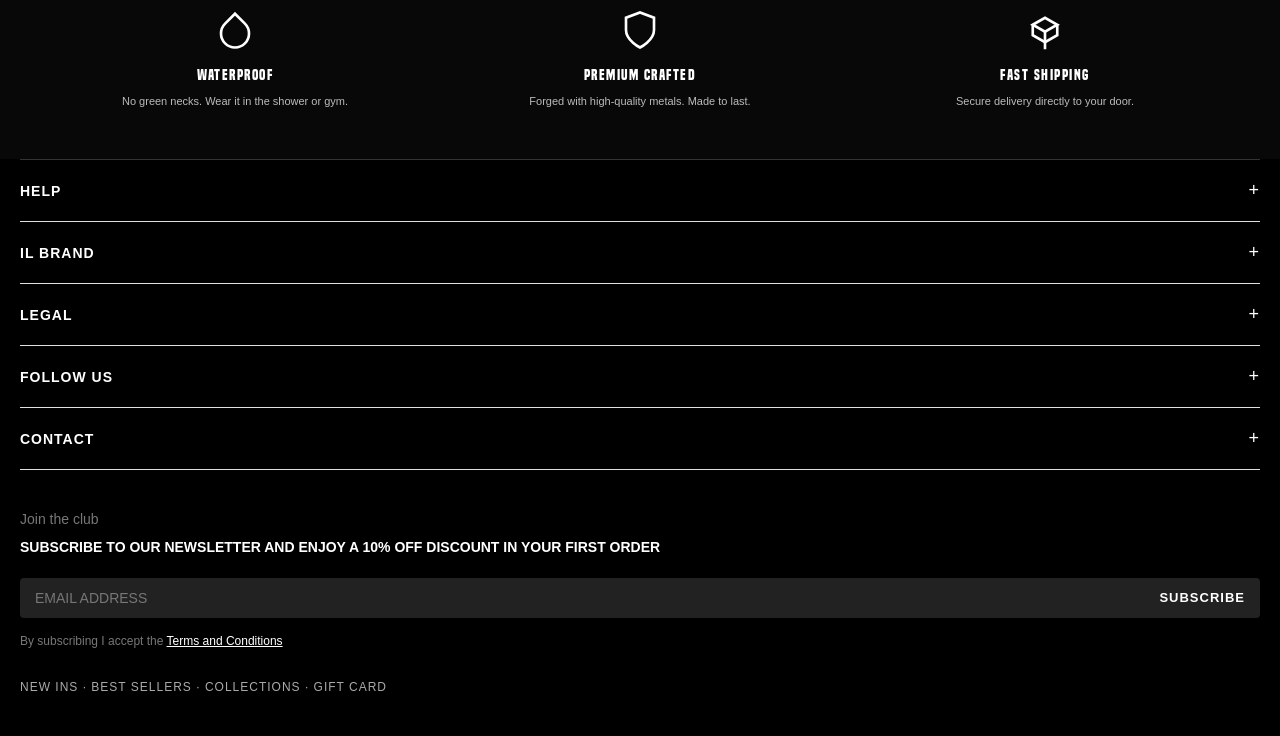
==== commit 5f669c6e: "Add files via upload" ====
--- a/index.html
+++ b/index.html
@@ -67,473 +67,579 @@
         </div>
     </section>
 
-
-<!-- Sezione Prodotti -->
-<section class="product-carousel chunky-products">
-    <h2>
-        <a href="catalogoCollane.html" style="color: inherit; text-decoration: none; transition: opacity 0.2s;" onmouseover="this.style.opacity=0.6" onmouseout="this.style.opacity=1">
-            Our Necklaces...
+ 
+    <!-- Sezione Prodotti -->
+   <section class="product-carousel chunky-products">
+        
+        <div class="carousel-header">
+            <h2>
+                <a href="catalogoCollane.html" style="color: inherit; text-decoration: none; transition: opacity 0.2s;" onmouseover="this.style.opacity=0.6" onmouseout="this.style.opacity=1">
+                    Our Necklaces...
+                </a>
+            </h2>
+            <a href="catalogoCollane.html" class="view-all-link">VIEW ALL</a>
+        </div>
+
+        <div class="carousel">
+            <div id="carousel-track-home" class="carousel-track">
+                </div>
+        </div>
+    </section>
+
+    <div class="marquee-wrapper">
+        <div class="marquee-track">
+            <div class="marquee-text">
+                ✦ DESIGNED IN ITALY ✦ PREMIUM MATERIALS ✦ LIMITED DROPS ✦ WATERPROOF ✦ DESIGNED IN ITALY ✦ PREMIUM MATERIALS ✦ LIMITED DROPS ✦ WATERPROOF ✦
+            </div>
+            <div class="marquee-text">
+                ✦ DESIGNED IN ITALY ✦ PREMIUM MATERIALS ✦ LIMITED DROPS ✦ WATERPROOF ✦ DESIGNED IN ITALY ✦ PREMIUM MATERIALS ✦ LIMITED DROPS ✦ WATERPROOF ✦
+            </div>
+        </div>
+    </div>
+
+
+
+    <section class="chameleon-vault" id="chameleon-vault">
+        
+        <div class="vault-bg-image" style="background-image: url('fotoCollane/twojeys1.png');"></div>
+        <div class="vault-bg-overlay"></div>
+
+        <button class="vault-header-btn" id="unlock-chameleon-btn">
+            <span class="btn-text">SHOP BY COLOR</span>
+            <span class="btn-icon">+</span>
+        </button>
+
+        <div class="vault-hidden-area">
+            <div class="chameleon-inner">
+                
+                <div class="logo-container">
+                    <div id="chameleon-logo" class="chameleon-logo-mask"></div>
+                </div>
+
+                <div class="color-text-list">
+                    <button class="color-trigger active" data-color="Silver" data-bg="linear-gradient(135deg, #e0e0e0, #ffffff)">SILVER</button>
+                    <button class="color-trigger" data-color="Gold" data-bg="linear-gradient(135deg, #d4af37, #f3e5ab)">GOLD</button>
+                    <button class="color-trigger" data-color="RoseGold" data-bg="linear-gradient(135deg, #b76e79, #e0bfb8)">ROSE GOLD</button>
+                    <button class="color-trigger" data-color="Black" data-bg="linear-gradient(135deg, #111, #333)">ONYX BLACK</button>
+                    <button class="color-trigger" data-color="Red" data-bg="linear-gradient(135deg, #9b111e, #ff2a40)">RUBY RED</button>
+                    <button class="color-trigger" data-color="Green" data-bg="linear-gradient(135deg, #046307, #50c878)">EMERALD</button>
+                    <button class="color-trigger" data-color="Pearl" data-bg="radial-gradient(circle at 50% 50%, #ffffff, #eaddd5)">PEARL</button>
+                </div>
+                
+                <a href="catalogoCollane.html?color=Silver" id="explore-chameleon-btn" class="explore-btn-dark">EXPLORE SILVER</a>
+                
+            </div>
+        </div>
+    </section>
+
+
+    <section class="chameleon-vault" id="lifestyle-vault">
+        
+        <div class="vault-bg-image" style="background-image: url('fotoCollane/shooting1.png');"></div>
+        <div class="vault-bg-overlay"></div>
+
+        <button class="vault-header-btn" id="unlock-lifestyle-btn">
+            <span class="btn-text">SHOP BY INSPIRATION</span>
+            <span class="btn-icon">+</span>
+        </button>
+
+        <div class="vault-hidden-area">
+            <div class="chameleon-inner">
+                
+                <div class="lifestyle-intro">
+                    <span class="subtitle">Limited Edition</span>
+                    <p>Elevate your style with our premium handcrafted pieces.</p>
+                </div>
+
+            <div class="lifestyle-scroll-gallery">
+                    <a href="prodotto.html?id=studded-cross" class="gallery-link">
+                        <img src="fotoCollane/shooting1.png" alt="Deluxe 1">
+                    </a>
+                    
+                    <a href="prodotto.html?id=star-pendant" class="gallery-link">
+                        <img src="fotoCollane/shooting2.jpg" alt="Deluxe 2">
+                    </a>
+                    
+                    <a href="prodotto.html?id=minimal-chain" class="gallery-link">
+                        <img src="fotoCollane/shooting1.png" alt="Deluxe 3">
+                    </a>
+                    
+                    <a href="prodotto.html?id=chunky-necklace" class="gallery-link">
+                        <img src="fotoCollane/shooting2.jpg" alt="Deluxe 4">
+                    </a>
+                </div>
+                
+            
+                
+            </div>
+        </div>
+    </section>
+
+     <section class="video-editorial-section">
+    
+        <video autoplay loop muted playsinline class="bg-video">
+            <source src="fotoCollane/videoRestock.mov" type="video/mp4">
+            Il tuo browser non supporta i video.
+        </video>
+
+        <div class="video-overlay"></div>
+
+        <div class="video-content">
+            <h2>INSIDE THE VAULT</h2>
+            <p>Premium hardware. Designed and crafted with obsession.</p>
+        </div>
+        
+    </section>
+
+     <section class="community-section">
+    
+    <div class="community-header">
+        <h2>JOIN THE CULT</h2>
+        <p>Tag <strong>@YourBrand</strong> to be featured on our grid.</p>
+    </div>
+
+    <div class="community-grid">
+        
+        <a href="https://instagram.com/tuoprofilo" target="_blank" class="community-item">
+            <img src="fotoCollane/shooting1.png" alt="Community 1">
+            <div class="community-overlay">
+                <span class="ig-handle">@street.style</span>
+            </div>
         </a>
-    </h2>
-    <div class="carousel">
-        <div id="carousel-track-home" class="carousel-track">
-            </div>
-    </div>
-</section>
-
-
-<section class="chameleon-vault" id="chameleon-vault">
-    
-    <div class="vault-bg-image" style="background-image: url('fotoCollane/twojeys1.png');"></div>
-    <div class="vault-bg-overlay"></div>
-
-    <button class="vault-header-btn" id="unlock-chameleon-btn">
-        <span class="btn-text">SHOP BY COLOR</span>
-        <span class="btn-icon">+</span>
-    </button>
-
-    <div class="vault-hidden-area">
-        <div class="chameleon-inner">
-            
-            <div class="logo-container">
-                <div id="chameleon-logo" class="chameleon-logo-mask"></div>
-            </div>
-
-            <div class="color-text-list">
-                <button class="color-trigger active" data-color="Silver" data-bg="linear-gradient(135deg, #e0e0e0, #ffffff)">SILVER</button>
-                <button class="color-trigger" data-color="Gold" data-bg="linear-gradient(135deg, #d4af37, #f3e5ab)">GOLD</button>
-                <button class="color-trigger" data-color="RoseGold" data-bg="linear-gradient(135deg, #b76e79, #e0bfb8)">ROSE GOLD</button>
-                <button class="color-trigger" data-color="Black" data-bg="linear-gradient(135deg, #111, #333)">ONYX BLACK</button>
-                <button class="color-trigger" data-color="Red" data-bg="linear-gradient(135deg, #9b111e, #ff2a40)">RUBY RED</button>
-                <button class="color-trigger" data-color="Green" data-bg="linear-gradient(135deg, #046307, #50c878)">EMERALD</button>
-                <button class="color-trigger" data-color="Pearl" data-bg="radial-gradient(circle at 50% 50%, #ffffff, #eaddd5)">PEARL</button>
-            </div>
-            
-            <a href="catalogoCollane.html?color=Silver" id="explore-chameleon-btn" class="explore-btn-dark">EXPLORE SILVER</a>
-            
-        </div>
-    </div>
-</section>
-
-
-
-
-
-
-<section class="chameleon-vault" id="lifestyle-vault">
-    
-    <div class="vault-bg-image" style="background-image: url('fotoCollane/shooting1.png');"></div>
-    <div class="vault-bg-overlay"></div>
-
-    <button class="vault-header-btn" id="unlock-lifestyle-btn">
-        <span class="btn-text">SHOP BY ISPIRATION</span>
-        <span class="btn-icon">+</span>
-    </button>
-
-    <div class="vault-hidden-area">
-        <div class="chameleon-inner">
-            
-            <div class="lifestyle-intro">
-                <span class="subtitle">Limited Edition</span>
-                <p>Elevate your style with our premium handcrafted pieces.</p>
-            </div>
-
-           <div class="lifestyle-scroll-gallery">
-                <a href="prodotto.html?id=studded-cross" class="gallery-link">
-                    <img src="fotoCollane/shooting1.png" alt="Deluxe 1">
-                </a>
-                
-                <a href="prodotto.html?id=star-pendant" class="gallery-link">
-                    <img src="fotoCollane/shooting2.jpg" alt="Deluxe 2">
-                </a>
-                
-                <a href="prodotto.html?id=minimal-chain" class="gallery-link">
-                    <img src="fotoCollane/shooting1.png" alt="Deluxe 3">
-                </a>
-                
-                <a href="prodotto.html?id=chunky-necklace" class="gallery-link">
-                    <img src="fotoCollane/shooting2.jpg" alt="Deluxe 4">
-                </a>
-            </div>
-            
-           
-            
-        </div>
-    </div>
-</section>
-
-<footer class="site-footer">
-    <div class="footer-accordion">
-        <div class="accordion-item">
-            <button class="accordion-header">
-                HELP <span class="icon">+</span>
-            </button>
-            <div class="accordion-content">
-                <a href="#">FAQ</a>
-                <a href="#">Shipping & Delivery</a>
-                <a href="#">Returns & Exchanges</a>
-                <a href="#">Track Order</a>
-            </div>
-        </div>
-
-        <div class="accordion-item">
-            <button class="accordion-header">
-                IL BRAND <span class="icon">+</span>
-            </button>
-            <div class="accordion-content">
-                <a href="#">About Us</a>
-                <a href="#">Our Materials</a>
-                <a href="#">Stores</a>
-            </div>
-        </div>
-
-        <div class="accordion-item">
-            <button class="accordion-header">
-                LEGAL <span class="icon">+</span>
-            </button>
-            <div class="accordion-content">
-                <a href="#">Terms of Service</a>
-                <a href="#">Privacy Policy</a>
-                <a href="#">Cookie Policy</a>
-            </div>
-        </div>
-
-        <div class="accordion-item">
-            <button class="accordion-header">
-                FOLLOW US <span class="icon">+</span>
-            </button>
-            <div class="accordion-content">
-                <a href="#">Instagram</a>
-                <a href="#">TikTok</a>
-                <a href="#">Pinterest</a>
-            </div>
-        </div>
-
-        <div class="accordion-item">
-            <button class="accordion-header">
-                CONTACT <span class="icon">+</span>
-            </button>
-            <div class="accordion-content">
-                <a href="#">info@tuobrand.com</a>
-                <a href="#">WhatsApp</a>
-            </div>
-        </div>
-    </div>
-
-    <div class="footer-newsletter">
-        <p class="newsletter-subtitle">Join the club</p>
-        <p class="newsletter-title">SUBSCRIBE TO OUR NEWSLETTER AND ENJOY A 10% OFF DISCOUNT IN YOUR FIRST ORDER</p>
-        
-        <form class="newsletter-form" action="#">
-            <input type="email" placeholder="EMAIL ADDRESS" required>
-            <button type="submit">SUBSCRIBE</button>
-        </form>
-        
-        <p class="newsletter-terms">
-            By subscribing I accept the <a href="#">Terms and Conditions</a>
-        </p>
-    </div>
-
-    <div class="footer-bottom-links">
-        <a href="#">NEW INS</a> &middot; 
-        <a href="#">BEST SELLERS</a> &middot; 
-        <a href="#">COLLECTIONS</a> &middot; 
-        <a href="#">GIFT CARD</a>
-    </div>
-
-    <!--<div class="footer-logo">
-        <img src="fotoCollane/logo.png" alt="Tuo Brand Logo">
-    </div>-->
-
-
-    
-</footer>
-
-<script>
-    // 1. Carica i prodotti dal JSON
-    fetch('prodotti.json')
-        .then(response => response.json())
-        .then(prodotti => {
-            const track = document.getElementById('carousel-track-home');
-            
-            // Selezioniamo solo i primi 4 prodotti per non intasare la home (puoi cambiare il numero)
-            const prodottiHome = prodotti.slice(0, 10);
-
-            // 2. Genera le card e inseriscile nel track
-            prodottiHome.forEach(prodotto => {
-                // Prendi la prima immagine dall'array, se non c'è usa un fallback
-                const imgSrc = (prodotto.images && prodotto.images.length > 0) ? prodotto.images[0] : 'fotoCollane/fallback.jpg';
-                
-                const cardHTML = `
-                    <a href="prodotto.html?id=${prodotto.id}" style="text-decoration: none; color: inherit;">
-                        <div class="product-card">
-                            <img src="${imgSrc}" alt="${prodotto.name}">
-                            <p class="product-name">${prodotto.name}</p>
-                            <p class="product-price">${prodotto.price}</p>
-                        </div>
-                    </a>
-                `;
-                track.innerHTML += cardHTML;
+
+        <a href="https://instagram.com/tuoprofilo" target="_blank" class="community-item">
+            <img src="fotoCollane/shooting2.jpg" alt="Community 2">
+            <div class="community-overlay">
+                <span class="ig-handle">@urban_fits</span>
+            </div>
+        </a>
+
+        <a href="https://instagram.com/tuoprofilo" target="_blank" class="community-item">
+            <img src="fotoCollane/shooting1.png" alt="Community 3">
+            <div class="community-overlay">
+                <span class="ig-handle">@hype.beast</span>
+            </div>
+        </a>
+
+        <a href="https://instagram.com/tuoprofilo" target="_blank" class="community-item">
+            <img src="fotoCollane/shooting2.jpg" alt="Community 4">
+            <div class="community-overlay">
+                <span class="ig-handle">@dark.aesthetics</span>
+            </div>
+        </a>
+
+    </div>
+
+    <div class="community-footer">
+        <a href="https://instagram.com/tuoprofilo" target="_blank" class="ig-follow-btn">FOLLOW US ON IG</a>
+    </div>
+
+    </section>
+
+   <section class="trust-section">
+    <div class="trust-container">
+        
+        <div class="trust-item">
+            <div class="trust-icon">
+                <svg viewBox="0 0 24 24" fill="none" stroke="currentColor" stroke-width="1.5"><path d="M12 2.69l5.66 5.66a8 8 0 1 1-11.31 0z"/></svg>
+            </div>
+            <h3 class="trust-title">WATERPROOF</h3>
+            <p class="trust-desc">No green necks. Wear it in the shower or gym.</p>
+        </div>
+
+        <div class="trust-item">
+            <div class="trust-icon">
+                <svg viewBox="0 0 24 24" fill="none" stroke="currentColor" stroke-width="1.5"><path d="M12 22s8-4 8-10V5l-8-3-8 3v7c0 6 8 10 8 10z"/></svg>
+            </div>
+            <h3 class="trust-title">PREMIUM CRAFTED</h3>
+            <p class="trust-desc">Forged with high-quality metals. Made to last.</p>
+        </div>
+
+        <div class="trust-item">
+            <div class="trust-icon">
+                <svg viewBox="0 0 24 24" fill="none" stroke="currentColor" stroke-width="1.5"><path d="M5 9l7-4 7 4-7 4-7-4z"/><path d="M5 9v6l7 4 7-4V9"/><path d="M12 13v10"/></svg>
+            </div>
+            <h3 class="trust-title">FAST SHIPPING</h3>
+            <p class="trust-desc">Secure delivery directly to your door.</p>
+        </div>
+        
+    </div>
+    </section>
+
+
+   
+    <footer class="site-footer">
+        <div class="footer-accordion">
+            <div class="accordion-item">
+                <button class="accordion-header">
+                    HELP <span class="icon">+</span>
+                </button>
+                <div class="accordion-content">
+                    <a href="#">FAQ</a>
+                    <a href="#">Shipping & Delivery</a>
+                    <a href="#">Returns & Exchanges</a>
+                    <a href="#">Track Order</a>
+                </div>
+            </div>
+
+            <div class="accordion-item">
+                <button class="accordion-header">
+                    IL BRAND <span class="icon">+</span>
+                </button>
+                <div class="accordion-content">
+                    <a href="#">About Us</a>
+                    <a href="#">Our Materials</a>
+                    <a href="#">Stores</a>
+                </div>
+            </div>
+
+            <div class="accordion-item">
+                <button class="accordion-header">
+                    LEGAL <span class="icon">+</span>
+                </button>
+                <div class="accordion-content">
+                    <a href="#">Terms of Service</a>
+                    <a href="#">Privacy Policy</a>
+                    <a href="#">Cookie Policy</a>
+                </div>
+            </div>
+
+            <div class="accordion-item">
+                <button class="accordion-header">
+                    FOLLOW US <span class="icon">+</span>
+                </button>
+                <div class="accordion-content">
+                    <a href="#">Instagram</a>
+                    <a href="#">TikTok</a>
+                    <a href="#">Pinterest</a>
+                </div>
+            </div>
+
+            <div class="accordion-item">
+                <button class="accordion-header">
+                    CONTACT <span class="icon">+</span>
+                </button>
+                <div class="accordion-content">
+                    <a href="#">info@tuobrand.com</a>
+                    <a href="#">WhatsApp</a>
+                </div>
+            </div>
+        </div>
+
+        <div class="footer-newsletter">
+            <p class="newsletter-subtitle">Join the club</p>
+            <p class="newsletter-title">SUBSCRIBE TO OUR NEWSLETTER AND ENJOY A 10% OFF DISCOUNT IN YOUR FIRST ORDER</p>
+            
+            <form class="newsletter-form" action="#">
+                <input type="email" placeholder="EMAIL ADDRESS" required>
+                <button type="submit">SUBSCRIBE</button>
+            </form>
+            
+            <p class="newsletter-terms">
+                By subscribing I accept the <a href="#">Terms and Conditions</a>
+            </p>
+        </div>
+
+        <div class="footer-bottom-links">
+            <a href="#">NEW INS</a> &middot; 
+            <a href="#">BEST SELLERS</a> &middot; 
+            <a href="#">COLLECTIONS</a> &middot; 
+            <a href="#">GIFT CARD</a>
+        </div>
+
+        <!--<div class="footer-logo">
+            <img src="fotoCollane/logo.png" alt="Tuo Brand Logo">
+        </div>-->
+
+
+        
+    </footer>
+
+    <script>
+        // 1. Carica i prodotti dal JSON
+        fetch('prodotti.json')
+            .then(response => response.json())
+            .then(prodotti => {
+                const track = document.getElementById('carousel-track-home');
+                
+                // Selezioniamo solo i primi 4 prodotti per non intasare la home (puoi cambiare il numero)
+                const prodottiHome = prodotti.slice(0, 10);
+
+                // 2. Genera le card e inseriscile nel track
+                prodottiHome.forEach(prodotto => {
+                    // Prendi la prima immagine dall'array, se non c'è usa un fallback
+                    const imgSrc = (prodotto.images && prodotto.images.length > 0) ? prodotto.images[0] : 'fotoCollane/fallback.jpg';
+                    
+                    const cardHTML = `
+                        <a href="prodotto.html?id=${prodotto.id}" style="text-decoration: none; color: inherit;">
+                            <div class="product-card">
+                                <img src="${imgSrc}" alt="${prodotto.name}">
+                                <p class="product-name">${prodotto.name}</p>
+                                <p class="product-price">${prodotto.price}</p>
+                            </div>
+                        </a>
+                    `;
+                    track.innerHTML += cardHTML;
+                });
+
+                // 3. ORA avvia la logica dello scroll infinito e della duplicazione
+                inizializzaScrollInfinito();
+            })
+            .catch(error => console.error("Errore nel caricamento dei prodotti home:", error));
+
+
+        // Funzione che gestisce lo scroll infinito (basata sul tuo codice originale)
+        function inizializzaScrollInfinito() {
+            document.querySelectorAll('.carousel').forEach(carousel => {
+                const track = carousel.querySelector('.carousel-track');
+            
+                // Duplica contenuto UNA sola volta per l'illusione ottica
+                if (!track.classList.contains('duplicated')) {
+                    track.innerHTML += track.innerHTML;
+                    track.classList.add('duplicated');
+                }
+            
+                // PARTENZA DAL CENTRO
+                const setStartPosition = () => {
+                    carousel.scrollLeft = track.scrollWidth / 2;
+                };
+            
+                // Esegui subito e anche al resize della finestra
+                setStartPosition();
+                window.addEventListener('resize', setStartPosition);
+            
+                let isResetting = false;
+            
+                carousel.addEventListener('scroll', () => {
+                    if (isResetting) return;
+            
+                    const scrollLeft = carousel.scrollLeft;
+                    const halfWidth = track.scrollWidth / 2;
+            
+                    // Scroll verso destra oltre metà
+                    if (scrollLeft > halfWidth * 1.5) {
+                        isResetting = true;
+                        carousel.style.scrollBehavior = 'auto';
+                        carousel.scrollLeft = scrollLeft - halfWidth;
+                        setTimeout(() => {
+                            carousel.style.scrollBehavior = 'smooth';
+                            isResetting = false;
+                        }, 10);
+                    }
+            
+                    // Scroll verso sinistra oltre metà
+                    if (scrollLeft < halfWidth * 0.5) {
+                        isResetting = true;
+                        carousel.style.scrollBehavior = 'auto';
+                        carousel.scrollLeft = scrollLeft + halfWidth;
+                        setTimeout(() => {
+                            carousel.style.scrollBehavior = 'smooth';
+                            isResetting = false;
+                        }, 10);
+                    }
+                });
             });
-
-            // 3. ORA avvia la logica dello scroll infinito e della duplicazione
-            inizializzaScrollInfinito();
-        })
-        .catch(error => console.error("Errore nel caricamento dei prodotti home:", error));
-
-
-    // Funzione che gestisce lo scroll infinito (basata sul tuo codice originale)
-    function inizializzaScrollInfinito() {
-        document.querySelectorAll('.carousel').forEach(carousel => {
-            const track = carousel.querySelector('.carousel-track');
-        
-            // Duplica contenuto UNA sola volta per l'illusione ottica
-            if (!track.classList.contains('duplicated')) {
-                track.innerHTML += track.innerHTML;
-                track.classList.add('duplicated');
+        }
+    </script>
+
+
+    <script>
+        let lastScroll = 0;
+        const original = document.querySelector('.navbar.original');
+        const clone = document.querySelector('.navbar.clone');
+        
+        window.addEventListener('scroll', () => {
+            const currentScroll = window.scrollY;
+        
+            if (currentScroll > lastScroll) {
+                // Scroll giù: nascondi clone e lascia originale trasparente
+                clone.classList.remove('show');
+                original.style.transform = 'translateY(0)'; // resta nella sua posizione
+            } else {
+                // Scroll su: mostra il clone
+                clone.classList.add('show');
+        
+                // Se siamo in cima, nascondi clone e originale torna visibile
+                if (currentScroll < 50) {
+                    clone.classList.remove('show');
+                }
             }
         
-            // PARTENZA DAL CENTRO
-            const setStartPosition = () => {
-                carousel.scrollLeft = track.scrollWidth / 2;
-            };
-        
-            // Esegui subito e anche al resize della finestra
-            setStartPosition();
-            window.addEventListener('resize', setStartPosition);
-        
-            let isResetting = false;
-        
-            carousel.addEventListener('scroll', () => {
-                if (isResetting) return;
-        
-                const scrollLeft = carousel.scrollLeft;
-                const halfWidth = track.scrollWidth / 2;
-        
-                // Scroll verso destra oltre metà
-                if (scrollLeft > halfWidth * 1.5) {
-                    isResetting = true;
-                    carousel.style.scrollBehavior = 'auto';
-                    carousel.scrollLeft = scrollLeft - halfWidth;
-                    setTimeout(() => {
-                        carousel.style.scrollBehavior = 'smooth';
-                        isResetting = false;
-                    }, 10);
-                }
-        
-                // Scroll verso sinistra oltre metà
-                if (scrollLeft < halfWidth * 0.5) {
-                    isResetting = true;
-                    carousel.style.scrollBehavior = 'auto';
-                    carousel.scrollLeft = scrollLeft + halfWidth;
-                    setTimeout(() => {
-                        carousel.style.scrollBehavior = 'smooth';
-                        isResetting = false;
-                    }, 10);
+            lastScroll = currentScroll <= 0 ? 0 : currentScroll;
+        });
+    </script>
+
+
+    <script>
+        // Seleziona tutti i bottoni dell'accordion nel footer
+        const accordionHeaders = document.querySelectorAll('.accordion-header');
+
+        accordionHeaders.forEach(header => {
+            header.addEventListener('click', function() {
+                // Seleziona il contenuto associato a questo bottone
+                const content = this.nextElementSibling;
+                const icon = this.querySelector('.icon');
+
+                // Controlla se è già aperto
+                if (content.style.maxHeight) {
+                    // Chiudilo
+                    content.style.maxHeight = null;
+                    icon.textContent = '+';
+                } else {
+                    // Chiudi tutti gli altri prima (opzionale, ma consigliato per mobile)
+                    document.querySelectorAll('.accordion-content').forEach(item => {
+                        item.style.maxHeight = null;
+                    });
+                    document.querySelectorAll('.accordion-header .icon').forEach(ic => {
+                        ic.textContent = '+';
+                    });
+
+                    // Apri quello cliccato calcolando l'altezza dinamica
+                    content.style.maxHeight = content.scrollHeight + "px";
+                    icon.textContent = '−'; // Cambia in segno meno
                 }
             });
         });
-    }
-</script>
-
-
-<script>
-    let lastScroll = 0;
-    const original = document.querySelector('.navbar.original');
-    const clone = document.querySelector('.navbar.clone');
-    
-    window.addEventListener('scroll', () => {
-        const currentScroll = window.scrollY;
-    
-        if (currentScroll > lastScroll) {
-            // Scroll giù: nascondi clone e lascia originale trasparente
-            clone.classList.remove('show');
-            original.style.transform = 'translateY(0)'; // resta nella sua posizione
-        } else {
-            // Scroll su: mostra il clone
-            clone.classList.add('show');
-    
-            // Se siamo in cima, nascondi clone e originale torna visibile
-            if (currentScroll < 50) {
-                clone.classList.remove('show');
+    </script>
+
+
+    <script>
+        // Seleziona ENTRAMBI i tasti "MENU" (quello originale e quello del clone)
+        const menuButtons = document.querySelectorAll('.nav-left');
+        const sideMenu = document.querySelector('.side-menu');
+        const menuOverlay = document.querySelector('.menu-overlay');
+        const closeBtn = document.querySelector('.close-menu');
+
+        // Funzione per aprire il menu
+        function openMenu() {
+            sideMenu.classList.add('active');
+            menuOverlay.classList.add('active');
+            document.body.style.overflow = 'hidden'; // Blocca lo scroll della pagina dietro
+        }
+
+        // Funzione per chiudere il menu
+        function closeMenu() {
+            sideMenu.classList.remove('active');
+            menuOverlay.classList.remove('active');
+            document.body.style.overflow = ''; // Riattiva lo scroll
+        }
+
+        // Aggiungi il click a tutti i bottoni "MENU"
+        menuButtons.forEach(btn => {
+            btn.addEventListener('click', openMenu);
+        });
+
+        // Chiudi cliccando la X
+        closeBtn.addEventListener('click', closeMenu);
+
+        // Chiudi cliccando fuori dal menu (sull'overlay scuro)
+        menuOverlay.addEventListener('click', closeMenu);
+    </script>
+
+    <!--preloader script-->
+    <script>
+        // Appena la pagina inizia a caricare, blocchiamo lo scroll
+        document.body.classList.add('no-scroll');
+
+        // Quando TUTTO il sito (immagini, font, ecc.) è caricato completamente...
+        window.addEventListener('load', () => {
+            const preloader = document.getElementById('preloader');
+            
+            // ...aggiungiamo un piccolo ritardo estetico (opzionale, qui è di mezzo secondo) 
+            // per far godere la GIF all'utente, poi facciamo svanire la schermata.
+            setTimeout(() => {
+                preloader.classList.add('hidden');
+                document.body.classList.remove('no-scroll'); // Riattiviamo lo scroll
+                
+                // Rimuoviamo il preloader dal codice dopo che è svanito per tenere pulita la pagina
+                setTimeout(() => {
+                    preloader.remove();
+                }, 600); // 600ms è il tempo della transizione CSS
+            }, 1200); 
+        });
+    </script>
+
+
+    <!--SCRIPT PER LE SEZIONI + IN FONDO-->
+    <script>
+    document.addEventListener('DOMContentLoaded', () => {
+
+        // ==========================================
+        // 1. LOGICA SEZIONE "SHOP BY COLOR"
+        // ==========================================
+        try {
+            const btnColor = document.getElementById('unlock-chameleon-btn');
+            const vaultColor = document.getElementById('chameleon-vault');
+
+            // Apertura / Chiusura
+            if (btnColor && vaultColor) {
+                btnColor.addEventListener('click', function(e) {
+                    e.preventDefault(); // Evita salti della pagina
+                    vaultColor.classList.toggle('open');
+                    
+                    // Centra lo schermo quando si apre
+                    if (vaultColor.classList.contains('open')) {
+                        setTimeout(() => vaultColor.scrollIntoView({ behavior: 'smooth', block: 'start' }), 300);
+                    }
+                });
             }
+
+            // Effetto Hover sui Colori del Logo
+            const triggers = document.querySelectorAll('#chameleon-vault .color-trigger');
+            const logo = document.getElementById('chameleon-logo');
+            const exploreBtn = document.getElementById('explore-chameleon-btn');
+
+            triggers.forEach(trigger => {
+                const updateColor = () => {
+                    // Togli active da tutti, metti a quello selezionato
+                    triggers.forEach(t => t.classList.remove('active'));
+                    trigger.classList.add('active');
+                    
+                    // Aggiorna Logo e Bottone
+                    if (logo) {
+                        logo.style.background = trigger.getAttribute('data-bg');
+                        logo.style.filter = 'drop-shadow(0 0 15px rgba(255,255,255,0.2))';
+                    }
+                    if (exploreBtn) {
+                        exploreBtn.textContent = 'EXPLORE ' + trigger.getAttribute('data-color').toUpperCase();
+                        exploreBtn.href = 'catalogoCollane.html?color=' + trigger.getAttribute('data-color');
+                    }
+                };
+                
+                trigger.addEventListener('mouseenter', updateColor);
+                trigger.addEventListener('touchstart', updateColor, { passive: true });
+            });
+        } catch (error) {
+            console.error("Errore nella sezione Shop By Color:", error);
         }
-    
-        lastScroll = currentScroll <= 0 ? 0 : currentScroll;
+
+        // ==========================================
+        // 2. LOGICA SEZIONE "SHOP DELUXE" (LIFESTYLE)
+        // ==========================================
+        try {
+            const btnDeluxe = document.getElementById('unlock-lifestyle-btn');
+            const vaultDeluxe = document.getElementById('lifestyle-vault');
+
+            // Apertura / Chiusura
+            if (btnDeluxe && vaultDeluxe) {
+                btnDeluxe.addEventListener('click', function(e) {
+                    e.preventDefault(); // Evita salti della pagina
+                    vaultDeluxe.classList.toggle('open');
+                    
+                    // Centra lo schermo quando si apre
+                    if (vaultDeluxe.classList.contains('open')) {
+                        setTimeout(() => vaultDeluxe.scrollIntoView({ behavior: 'smooth', block: 'start' }), 300);
+                    }
+                });
+            }
+        } catch (error) {
+            console.error("Errore nella sezione Shop Deluxe:", error);
+        }
+
     });
     </script>
 
 
-<script>
-    // Seleziona tutti i bottoni dell'accordion nel footer
-    const accordionHeaders = document.querySelectorAll('.accordion-header');
-
-    accordionHeaders.forEach(header => {
-        header.addEventListener('click', function() {
-            // Seleziona il contenuto associato a questo bottone
-            const content = this.nextElementSibling;
-            const icon = this.querySelector('.icon');
-
-            // Controlla se è già aperto
-            if (content.style.maxHeight) {
-                // Chiudilo
-                content.style.maxHeight = null;
-                icon.textContent = '+';
-            } else {
-                // Chiudi tutti gli altri prima (opzionale, ma consigliato per mobile)
-                document.querySelectorAll('.accordion-content').forEach(item => {
-                    item.style.maxHeight = null;
-                });
-                document.querySelectorAll('.accordion-header .icon').forEach(ic => {
-                    ic.textContent = '+';
-                });
-
-                // Apri quello cliccato calcolando l'altezza dinamica
-                content.style.maxHeight = content.scrollHeight + "px";
-                icon.textContent = '−'; // Cambia in segno meno
-            }
-        });
-    });
-</script>
-
-
-<script>
-    // Seleziona ENTRAMBI i tasti "MENU" (quello originale e quello del clone)
-    const menuButtons = document.querySelectorAll('.nav-left');
-    const sideMenu = document.querySelector('.side-menu');
-    const menuOverlay = document.querySelector('.menu-overlay');
-    const closeBtn = document.querySelector('.close-menu');
-
-    // Funzione per aprire il menu
-    function openMenu() {
-        sideMenu.classList.add('active');
-        menuOverlay.classList.add('active');
-        document.body.style.overflow = 'hidden'; // Blocca lo scroll della pagina dietro
-    }
-
-    // Funzione per chiudere il menu
-    function closeMenu() {
-        sideMenu.classList.remove('active');
-        menuOverlay.classList.remove('active');
-        document.body.style.overflow = ''; // Riattiva lo scroll
-    }
-
-    // Aggiungi il click a tutti i bottoni "MENU"
-    menuButtons.forEach(btn => {
-        btn.addEventListener('click', openMenu);
-    });
-
-    // Chiudi cliccando la X
-    closeBtn.addEventListener('click', closeMenu);
-
-    // Chiudi cliccando fuori dal menu (sull'overlay scuro)
-    menuOverlay.addEventListener('click', closeMenu);
-</script>
-
-<!--preloader script-->
-<script>
-    // Appena la pagina inizia a caricare, blocchiamo lo scroll
-    document.body.classList.add('no-scroll');
-
-    // Quando TUTTO il sito (immagini, font, ecc.) è caricato completamente...
-    window.addEventListener('load', () => {
-        const preloader = document.getElementById('preloader');
-        
-        // ...aggiungiamo un piccolo ritardo estetico (opzionale, qui è di mezzo secondo) 
-        // per far godere la GIF all'utente, poi facciamo svanire la schermata.
-        setTimeout(() => {
-            preloader.classList.add('hidden');
-            document.body.classList.remove('no-scroll'); // Riattiviamo lo scroll
-            
-            // Rimuoviamo il preloader dal codice dopo che è svanito per tenere pulita la pagina
-            setTimeout(() => {
-                preloader.remove();
-            }, 600); // 600ms è il tempo della transizione CSS
-        }, 1200); 
-    });
-</script>
-
-
-<!--SCRIPT PER LE SEZIONI + IN FONDO-->
-<script>
-document.addEventListener('DOMContentLoaded', () => {
-
-    // ==========================================
-    // 1. LOGICA SEZIONE "SHOP BY COLOR"
-    // ==========================================
-    try {
-        const btnColor = document.getElementById('unlock-chameleon-btn');
-        const vaultColor = document.getElementById('chameleon-vault');
-
-        // Apertura / Chiusura
-        if (btnColor && vaultColor) {
-            btnColor.addEventListener('click', function(e) {
-                e.preventDefault(); // Evita salti della pagina
-                vaultColor.classList.toggle('open');
-                
-                // Centra lo schermo quando si apre
-                if (vaultColor.classList.contains('open')) {
-                    setTimeout(() => vaultColor.scrollIntoView({ behavior: 'smooth', block: 'start' }), 300);
-                }
-            });
-        }
-
-        // Effetto Hover sui Colori del Logo
-        const triggers = document.querySelectorAll('#chameleon-vault .color-trigger');
-        const logo = document.getElementById('chameleon-logo');
-        const exploreBtn = document.getElementById('explore-chameleon-btn');
-
-        triggers.forEach(trigger => {
-            const updateColor = () => {
-                // Togli active da tutti, metti a quello selezionato
-                triggers.forEach(t => t.classList.remove('active'));
-                trigger.classList.add('active');
-                
-                // Aggiorna Logo e Bottone
-                if (logo) {
-                    logo.style.background = trigger.getAttribute('data-bg');
-                    logo.style.filter = 'drop-shadow(0 0 15px rgba(255,255,255,0.2))';
-                }
-                if (exploreBtn) {
-                    exploreBtn.textContent = 'EXPLORE ' + trigger.getAttribute('data-color').toUpperCase();
-                    exploreBtn.href = 'catalogoCollane.html?color=' + trigger.getAttribute('data-color');
-                }
-            };
-            
-            trigger.addEventListener('mouseenter', updateColor);
-            trigger.addEventListener('touchstart', updateColor, { passive: true });
-        });
-    } catch (error) {
-        console.error("Errore nella sezione Shop By Color:", error);
-    }
-
-    // ==========================================
-    // 2. LOGICA SEZIONE "SHOP DELUXE" (LIFESTYLE)
-    // ==========================================
-    try {
-        const btnDeluxe = document.getElementById('unlock-lifestyle-btn');
-        const vaultDeluxe = document.getElementById('lifestyle-vault');
-
-        // Apertura / Chiusura
-        if (btnDeluxe && vaultDeluxe) {
-            btnDeluxe.addEventListener('click', function(e) {
-                e.preventDefault(); // Evita salti della pagina
-                vaultDeluxe.classList.toggle('open');
-                
-                // Centra lo schermo quando si apre
-                if (vaultDeluxe.classList.contains('open')) {
-                    setTimeout(() => vaultDeluxe.scrollIntoView({ behavior: 'smooth', block: 'start' }), 300);
-                }
-            });
-        }
-    } catch (error) {
-        console.error("Errore nella sezione Shop Deluxe:", error);
-    }
-
-});
-</script>
-
-
 
 
 
--- a/style.css
+++ b/style.css
@@ -70,10 +70,6 @@
     overflow: hidden;
 }
 
-
-
-
-
 body {
     font-family: Arial, sans-serif;
 }
@@ -108,6 +104,47 @@
     }
 }
 
+/* =======================================================
+   MARQUEE SCORREVOLE (TICKER TAPE)
+   ======================================================= */
+.marquee-wrapper {
+    width: 100%;
+    background-color: #ffffff; /* Sfondo bianco */
+    padding: 15px 0; /* Spazio sopra e sotto per far respirare il testo */
+    overflow: hidden; /* Nasconde il testo che esce fuori dallo schermo */
+    white-space: nowrap; /* Impedisce al testo di andare a capo */
+    
+   
+}
+
+/* Il binario invisibile che contiene i due testi e si muove */
+.marquee-track {
+    display: flex;
+    width: fit-content;
+    animation: scroll-marquee 20s linear infinite; /* 20s è la velocità */
+}
+
+/* Lo stile del testo nero */
+.marquee-text {
+    font-family: 'Freshman', sans-serif; /* Usa il font del tuo brand */
+    font-size: 14px;
+    font-weight: 700; /* Grassetto */
+    letter-spacing: 2px;
+    color: #000000; /* Testo nero */
+    padding-right: 10px; /* Spazio tra le due frasi */
+    white-space: nowrap;
+}
+
+/* L'animazione magica: sposta il binario esattamente di metà della sua lunghezza */
+@keyframes scroll-marquee {
+    0% {
+        transform: translateX(0);
+    }
+    100% {
+        transform: translateX(-50%);
+    }
+}
+
 
 /* Stile base del menu originale */
 .navbar.original {
@@ -318,62 +355,94 @@
     }
 }
 
-/* Carousel orizzontale */
+/* =======================================================
+   SEZIONE CAROSELLO PRODOTTI (HOME)
+   ======================================================= */
 .product-carousel {
-    padding: 20px 20px;
+    padding: 20px 20px 0px 20px;
     text-align: left;
+    
+}
+
+/* --- HEADER DEL CAROSELLO (TITOLO + VIEW ALL) --- */
+.carousel-header {
+    display: flex;
+    justify-content: space-between; 
+    align-items: baseline; 
+    margin-bottom: 20px;
+    padding-right: 10px; 
 }
 
 .product-carousel h2 {
     font-family: 'Freshman', sans-serif;
     font-size: 26px;
-    margin-bottom: 20px;
+    margin-bottom: 0; 
     letter-spacing: 2px;
 }
 
-/* contenitore scorrevole */
+.view-all-link {
+    font-size: 12px;
+    font-weight: 700;
+    color: #000;
+    text-decoration: none;
+    text-transform: uppercase;
+    letter-spacing: 1.5px;
+    border-bottom: 1px solid transparent;
+    transition: all 0.3s ease;
+    white-space: nowrap; 
+}
+
+.view-all-link:hover {
+    border-bottom: 1px solid #000;
+    opacity: 0.6;
+}
+
+/* --- CONTENITORE SCORREVOLE --- */
 .carousel {
     display: flex;
     overflow-x: auto;
+    overflow-y: hidden;
     gap: 20px;
-    padding-bottom: 10px;
+    padding-bottom: 5px;
     scroll-behavior: smooth;
-}
-
-/* rimuove la scrollbar su WebKit */
+    -webkit-overflow-scrolling: touch; /* Scroll fluido su smartphone */
+}
+
+/* Nasconde la scrollbar brutta di default */
 .carousel::-webkit-scrollbar {
     display: none;
 }
 
-/* Card prodotto */
+.carousel-track {
+    display: flex;
+    gap: 20px;
+    width: max-content; 
+}
+
+/* --- SINGOLA CARD PRODOTTO --- */
 .product-card {
-    min-width: 260px; /* ridotta da 150px a 120px */
-    max-width: 160px; /* limita la larghezza massima */
+    min-width: 250px; /* Grandezza su mobile */
+    max-width: 160px; 
     background-color: #fff;
     border-radius: 10px;
-    flex-shrink: 0;
+    flex-shrink: 0; /* Impedisce alla card di schiacciarsi */
     box-shadow: 0 2px 8px rgba(0,0,0,0.1);
     text-align: center;
     padding: 10px;
     transition: transform 0.3s ease;
 }
 
+.product-card:hover {
+    transform: scale(1.05);
+}
+
 .product-card img {
-    width: 100%; /* ora l'immagine riempie la card */
+    width: 100%;
     height: auto;
     border-radius: 10px;
     object-fit: cover;
 }
 
-/* Responsive */
-@media (min-width: 768px) {
-    .product-card {
-        min-width: 160px; /* leggermente più grandi su tablet/desktop */
-        max-width: 200px;
-    }
-}
-
-/* Nome e prezzo */
 .product-name {
     font-size: 14px;
     margin: 8px 0 4px 0;
@@ -384,47 +453,20 @@
     font-weight: bold;
 }
 
-/* Hover leggero */
-.product-card:hover {
-    transform: scale(1.05);
-}
-
-/* Responsive */
+/* --- ADATTAMENTO DESKTOP (PC & TABLET) --- */
 @media (min-width: 768px) {
-    .product-card {
-        min-width: 200px;
-    }
-
     .product-carousel h2 {
         font-size: 32px;
     }
-}
-
-.carousel {
-    overflow-x: auto; /* scroll manuale */
-    overflow-y: hidden;
-    -webkit-overflow-scrolling: touch; /* scroll fluido su mobile */
-    scroll-behavior: smooth;
-}
-
-/* nasconde scrollbar */
-.carousel::-webkit-scrollbar {
-    display: none;
-}
-
-.carousel-track {
-    display: flex;
-    gap: 20px;
-    width: max-content; /* adatta larghezza al contenuto duplicato */
-}
-
-/* optional: leggero effetto hover sulle card */
-.product-card {
-    transition: transform 0.3s ease;
-}
-
-.product-card:hover {
-    transform: scale(1.05);
+    
+    .view-all-link {
+        font-size: 14px;
+    }
+
+    .product-card {
+        min-width: 200px; /* Le card diventano un po' più grandi su PC */
+        max-width: 200px;
+    }
 }
 
 /* =======================================================
@@ -437,6 +479,7 @@
     display: flex;
     flex-direction: column;
     overflow: hidden; /* Mantiene la foto nei bordi */
+    margin-bottom: 5px;
 }
 
 /* --- IMMAGINE DI SFONDO GLOBALE --- */
@@ -533,7 +576,7 @@
 .chameleon-vault.open .chameleon-inner {
     opacity: 1;
     transform: translateY(0);
-    padding: 40px 20px 20px 20px;
+    padding: 40px 20px 40px 20px;
 }
 
 /* (Lascia qui il resto del tuo CSS per .logo-container, .chameleon-logo-mask ecc...) */
@@ -614,6 +657,87 @@
     background-color: #e0e0e0;
 }
 
+/* =======================================================
+   SEZIONE VIDEO EDITORIALE (MOBILE FIRST)
+   ======================================================= */
+
+/* 1. STILE BASE (SMARTPHONE) */
+.video-editorial-section {
+    position: relative;
+    width: 100%;
+    /* Su mobile diamo molta altezza, esaltando il formato verticale (es. 70% dello schermo) */
+    height: 600px;
+    overflow: hidden;
+    display: flex;
+    align-items: center;
+    justify-content: center;
+    margin-bottom: 5px;
+}
+
+.bg-video {
+    position: absolute;
+    top: 0; 
+    left: 0;
+    width: 100%; 
+    height: 100%;
+    object-fit: cover; 
+    /* Su mobile il video fitta bene, lo teniamo centrato */
+    object-position: 50% 30%;
+    z-index: 1;
+}
+
+.video-overlay {
+    position: absolute;
+    top: 0; 
+    left: 0;
+    width: 100%; 
+    height: 100%;
+    background-color: rgba(0, 0, 0, 0.4); 
+    z-index: 2;
+}
+
+.video-content {
+    position: relative;
+    z-index: 3;
+    text-align: center;
+    color: #fff;
+    padding: 0 20px;
+}
+
+.video-content h2 {
+    font-family: 'Freshman', sans-serif;
+    font-size: 26px; /* Titolo leggermente più piccolo per mobile */
+    letter-spacing: 3px;
+    margin-bottom: 12px;
+    text-transform: uppercase;
+}
+
+.video-content p {
+    font-size: 14px;
+    font-weight: 300;
+    letter-spacing: 1px;
+    color: #ddd;
+}
+
+/* =======================================================
+   2. ADATTAMENTO DESKTOP (Da 768px in su)
+   ======================================================= */
+@media (min-width: 768px) {
+    .video-editorial-section {
+        /* Su PC lo trasformiamo in un banner orizzontale fisso */
+        height: 500px; 
+    }
+    
+    .bg-video {
+        /* Qui c'è il taglio drastico. Spostiamo l'inquadratura verso il BASSO */
+        /* Gioca con l'80% per alzare/abbassare la telecamera */
+        object-position: 50% 80%; 
+    }
+
+    .video-content h2 {
+        font-size: 36px; /* Titolo gigante per schermi grandi */
+    }
+}
 /*---------------------------------------------------------------------*/
 /*FOOOOOOOOOOOOOOOOOOOOOOOOOOOOOOOOOOOOOOOOOOOOOOOOOOOOOOOOOOOOOOOOTER*/
 
@@ -621,9 +745,9 @@
 .site-footer {
     background-color: #000;
     color: #fff;
-    padding: 0 20px 40px 20px;
+    padding: 0px 20px 40px 20px;
     font-family: Arial, sans-serif; /* Mantiene coerenza con il tuo body */
-    margin-top: 40px; /* Spazio dalla sezione precedente */
+    margin-top: px; /* Spazio dalla sezione precedente */
 }
 
 /* Accordion */
@@ -1563,6 +1687,226 @@
         height: 500px;
     }
 }
+
+
+/* =======================================================
+   SEZIONE FIDUCIA: ORIZZONTALE, GRANDE E COMPLETA
+   ======================================================= */
+.trust-section {
+    background-color: #080808; 
+    padding: 50px 5px; /* Respiro verticale ma stretto ai lati */
+    width: 100%;
+}
+
+.trust-container {
+    display: flex;
+    flex-direction: row; /* SEMPRE in riga */
+    justify-content: center; /* Centrati nel contenitore */
+    align-items: flex-start;
+    max-width: 1200px;
+    margin: 0 auto;
+    gap: 15px; /* Spazio tra le 3 colonne */
+}
+
+.trust-item {
+    flex: 1; /* Ognuno occupa esattamente un terzo */
+    text-align: center;
+    display: flex;
+    flex-direction: column;
+    align-items: center;
+    color: #fff;
+}
+
+/* Icone Belle Grandi */
+.trust-icon {
+    width: 42px; 
+    height: 42px;
+    margin-bottom: 15px;
+    color: #fff;
+}
+
+.trust-icon svg {
+    width: 100%;
+    height: 100%;
+}
+
+/* Titoli Freshman d'impatto */
+.trust-title {
+    font-family: 'Freshman', sans-serif;
+    font-size: 14px; 
+    letter-spacing: 1.5px;
+    margin-bottom: 8px;
+    text-transform: uppercase;
+}
+
+/* Sottotitoli Visibili e leggibili */
+.trust-desc {
+    font-size: 11px; 
+    font-weight: 300;
+    color: #bbb; /* Grigio chiaro per risaltare sul nero */
+    line-height: 1.4;
+    margin: 0;
+    max-width: 100%;
+}
+
+/* --- OTTIMIZZAZIONE MOBILE (Smartphone) --- */
+@media (max-width: 768px) {
+    .trust-section {
+        padding: 40px 5px;
+    }
+
+    .trust-container {
+        gap: 8px; /* Stringiamo un po' il gap per evitare che il testo si spezzi male */
+    }
+
+    .trust-icon {
+        width: 35px; /* Leggermente più piccole su mobile per far stare i testi */
+        height: 35px;
+    }
+
+    .trust-title {
+        font-size: 10px; /* Fondamentale per far stare la parola in una riga */
+        letter-spacing: 1px;
+    }
+
+    .trust-desc {
+        font-size: 9px; /* Testo piccolo ma visibile */
+        display: block !important; /* Forza la visibilità se prima era hidden */
+        line-height: 1.2;
+    }
+}
+
+/* =======================================================
+   SEZIONE COMMUNITY (APERTA)
+   ======================================================= */
+.community-section {
+    background-color: #000000; /* Sfondo scuro e continuo */
+    padding: 60px 20px; /* Spazio interno sopra e sotto */
+    margin-bottom: 40px; /* IL FAMOSO SPAZIO NERO CHE SEPARA LE SEZIONI */
+    color: #fff;
+    border: none; /* Assicurati che non ci siano bordini bianchi */
+}
+
+.community-header {
+    text-align: center;
+    margin-bottom: 30px;
+}
+
+.community-header h2 {
+    font-family: 'Freshman', sans-serif;
+    font-size: 32px;
+    letter-spacing: 3px;
+    margin-bottom: 10px;
+    text-transform: uppercase;
+    color: #fff;
+}
+
+.community-header p {
+    font-size: 14px;
+    color: #aaa;
+    font-weight: 300;
+}
+
+.community-header strong {
+    color: #fff;
+}
+
+/* --- LA GRIGLIA FOTOGRAFICA --- */
+.community-grid {
+    display: grid;
+    grid-template-columns: repeat(4, 1fr); 
+    gap: 5px; 
+    width: 100%;
+    max-width: 1200px; /* Leggermente più largo ora che non è nel Vault */
+    margin: 0 auto;
+}
+
+.community-item {
+    position: relative;
+    display: block;
+    aspect-ratio: 1 / 1; 
+    overflow: hidden;
+    cursor: pointer;
+}
+
+.community-item img {
+    width: 100%;
+    height: 100%;
+    object-fit: cover;
+    transition: transform 0.5s ease;
+}
+
+.community-overlay {
+    position: absolute;
+    top: 0; left: 0;
+    width: 100%; height: 100%;
+    background-color: rgba(0, 0, 0, 0.6);
+    display: flex;
+    justify-content: center;
+    align-items: center;
+    opacity: 0;
+    transition: opacity 0.3s ease;
+}
+
+.ig-handle {
+    font-family: 'Courier New', Courier, monospace; 
+    font-size: 14px;
+    font-weight: bold;
+    letter-spacing: 1px;
+    color: #fff;
+    transform: translateY(10px);
+    transition: transform 0.3s ease;
+}
+
+/* --- EFFETTI HOVER (PC) --- */
+.community-item:hover img {
+    transform: scale(1.05); 
+}
+.community-item:hover .community-overlay {
+    opacity: 1; 
+}
+.community-item:hover .ig-handle {
+    transform: translateY(0); 
+}
+
+/* --- BOTTONE FOLLOW US --- */
+.community-footer {
+    margin-top: 40px;
+    text-align: center;
+}
+
+.ig-follow-btn {
+    display: inline-block;
+    padding: 12px 35px;
+    border: 1px solid #fff;
+    color: #fff;
+    text-decoration: none;
+    font-family: 'Freshman', sans-serif;
+    font-size: 12px;
+    letter-spacing: 2px;
+    transition: all 0.3s ease;
+}
+
+.ig-follow-btn:hover {
+    background-color: #fff;
+    color: #000;
+}
+
+/* --- ADATTAMENTO MOBILE --- */
+@media (max-width: 768px) {
+    .community-section {
+        padding: 40px 10px;
+        margin-bottom: 5px; 
+    }
+    .community-grid {
+        grid-template-columns: repeat(2, 1fr); 
+        gap: 2px; 
+    }
+    .community-header h2 {
+        font-size: 26px;
+    }
+}
+
 /* =======================================================
    PAGINA CARRELLO (BAG) - CSS COMPLETO
    ======================================================= */
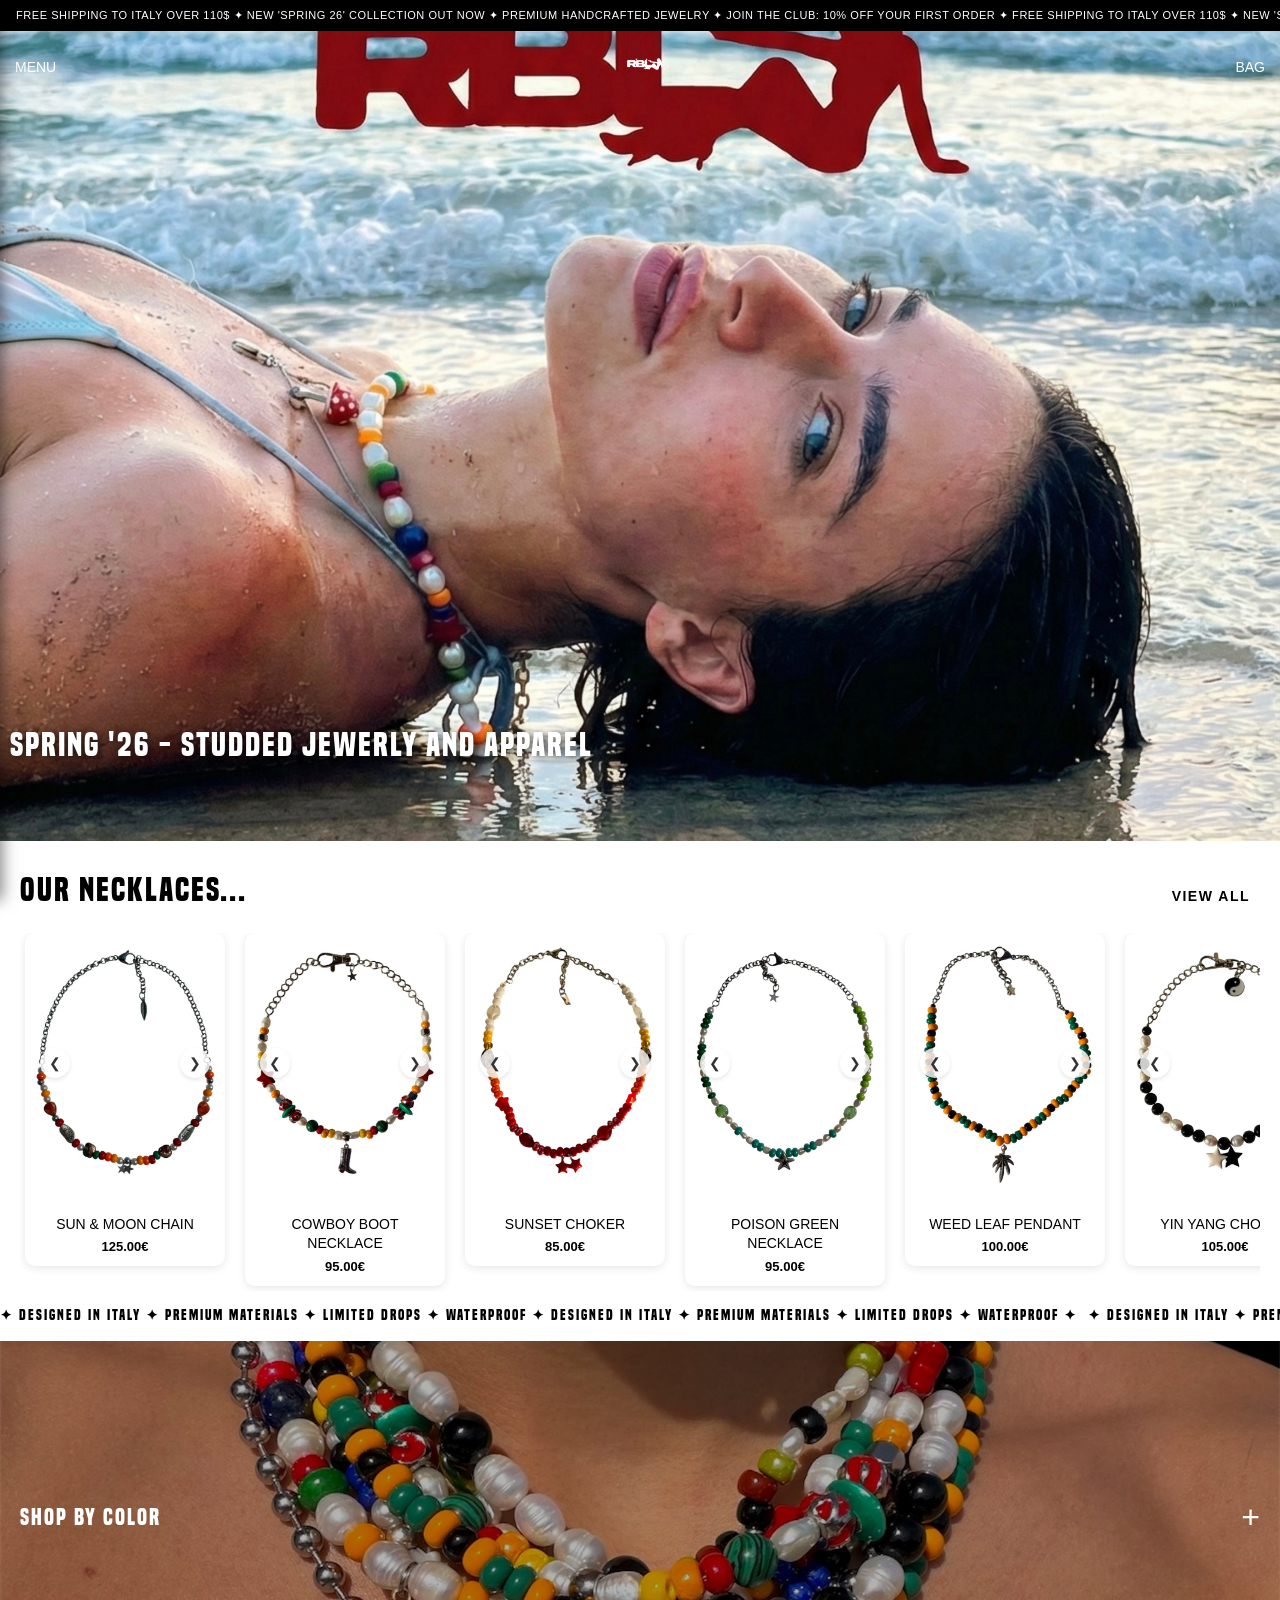
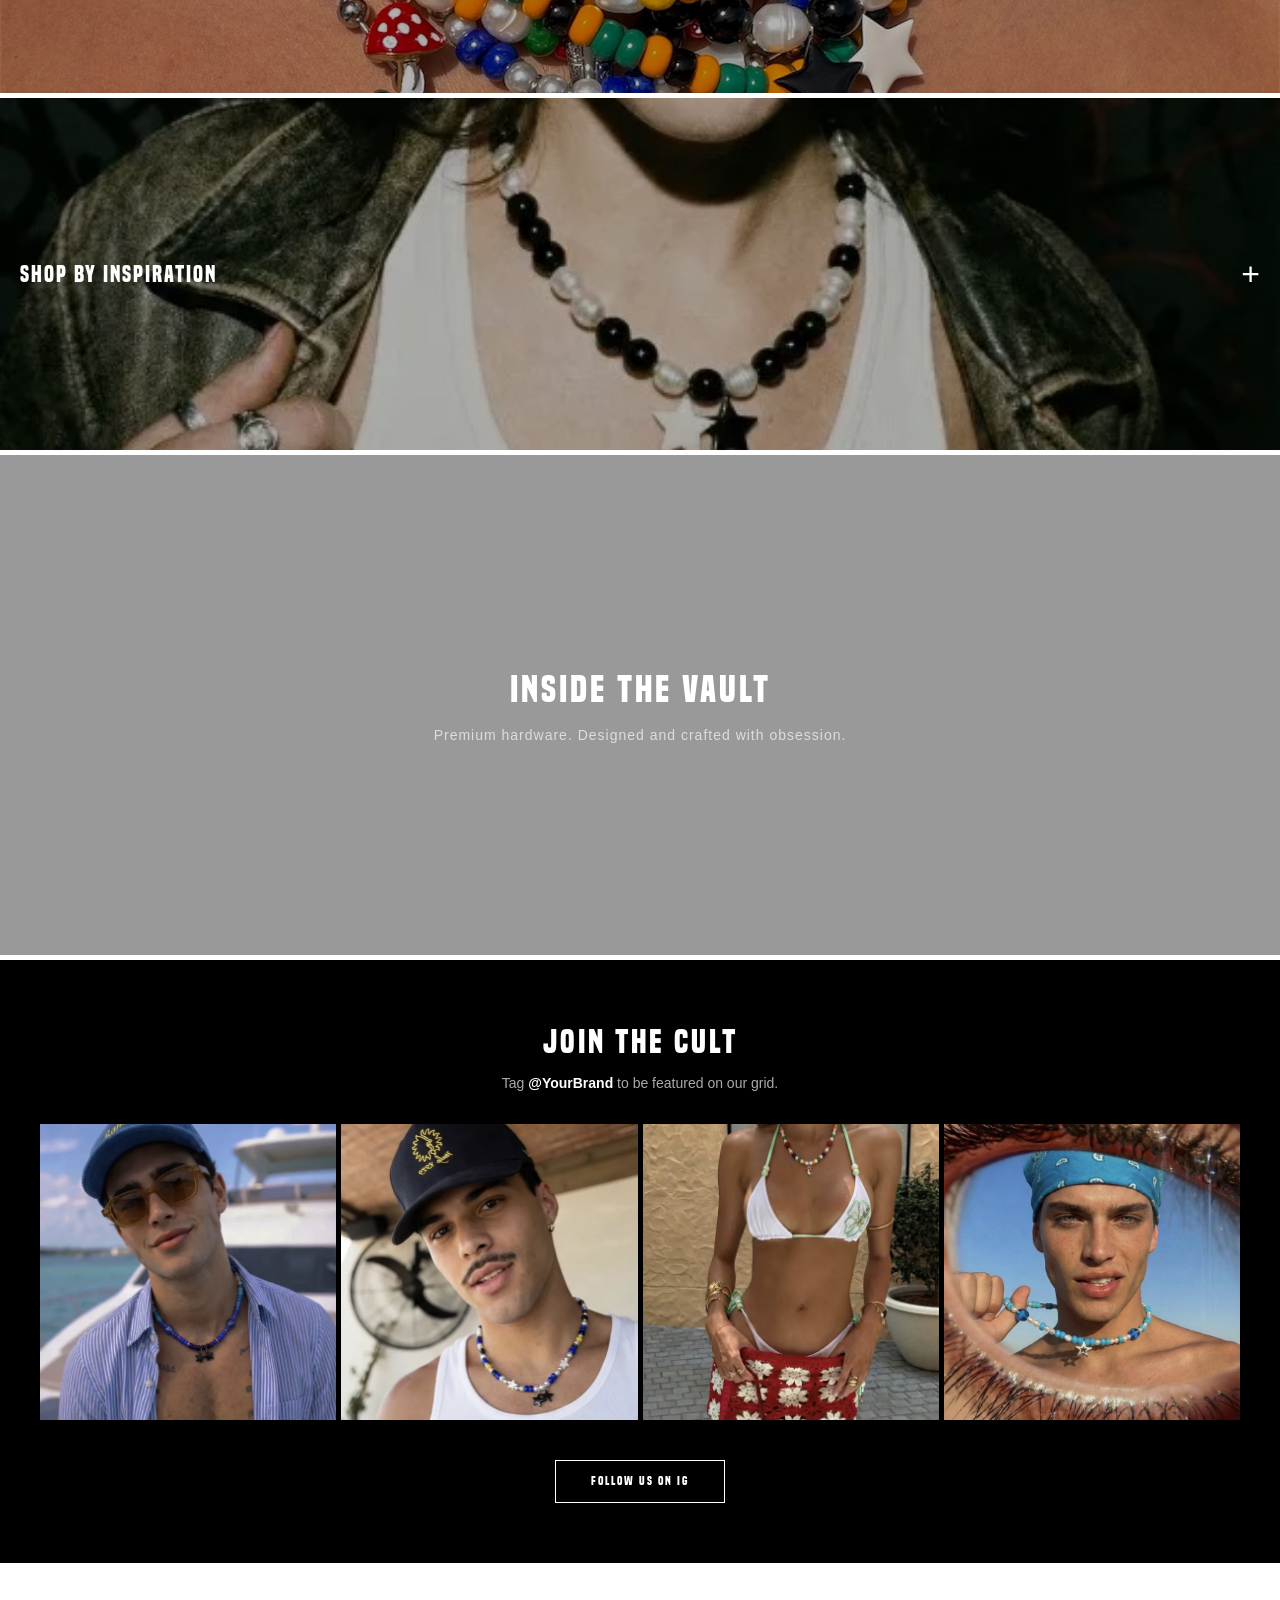
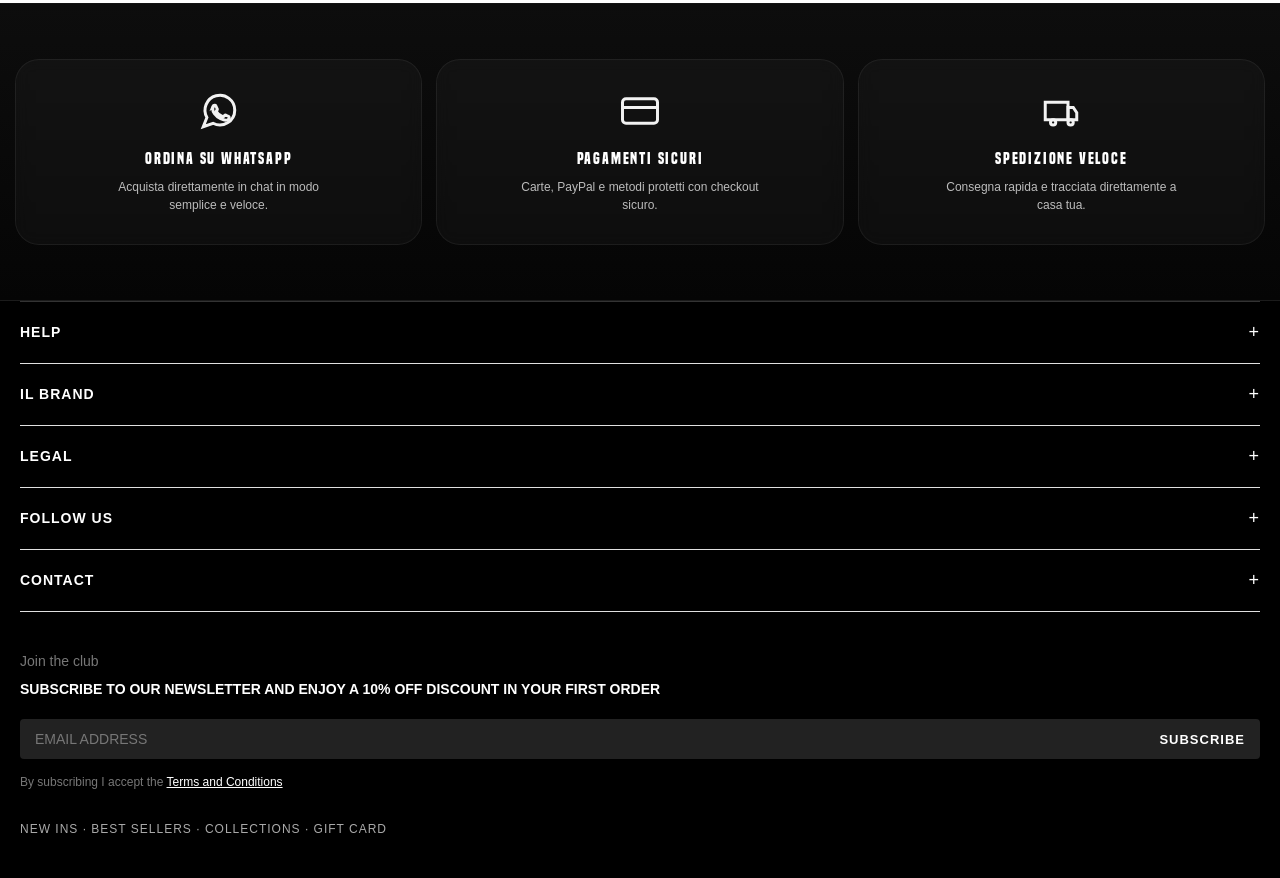
==== commit f6ed3be2: "Add files via upload" ====
--- a/index.html
+++ b/index.html
@@ -100,42 +100,134 @@
 
 
     <section class="chameleon-vault" id="chameleon-vault">
-        
-        <div class="vault-bg-image" style="background-image: url('fotoCollane/twojeys1.png');"></div>
-        <div class="vault-bg-overlay"></div>
-
-        <button class="vault-header-btn" id="unlock-chameleon-btn">
-            <span class="btn-text">SHOP BY COLOR</span>
-            <span class="btn-icon">+</span>
-        </button>
-
-        <div class="vault-hidden-area">
-            <div class="chameleon-inner">
-                
-                <div class="logo-container">
-                    <div id="chameleon-logo" class="chameleon-logo-mask"></div>
-                </div>
-
-                <div class="color-text-list">
-                    <button class="color-trigger active" data-color="Silver" data-bg="linear-gradient(135deg, #e0e0e0, #ffffff)">SILVER</button>
-                    <button class="color-trigger" data-color="Gold" data-bg="linear-gradient(135deg, #d4af37, #f3e5ab)">GOLD</button>
-                    <button class="color-trigger" data-color="RoseGold" data-bg="linear-gradient(135deg, #b76e79, #e0bfb8)">ROSE GOLD</button>
-                    <button class="color-trigger" data-color="Black" data-bg="linear-gradient(135deg, #111, #333)">ONYX BLACK</button>
-                    <button class="color-trigger" data-color="Red" data-bg="linear-gradient(135deg, #9b111e, #ff2a40)">RUBY RED</button>
-                    <button class="color-trigger" data-color="Green" data-bg="linear-gradient(135deg, #046307, #50c878)">EMERALD</button>
-                    <button class="color-trigger" data-color="Pearl" data-bg="radial-gradient(circle at 50% 50%, #ffffff, #eaddd5)">PEARL</button>
-                </div>
-                
-                <a href="catalogoCollane.html?color=Silver" id="explore-chameleon-btn" class="explore-btn-dark">EXPLORE SILVER</a>
-                
-            </div>
-        </div>
-    </section>
-
-
-    <section class="chameleon-vault" id="lifestyle-vault">
-        
-        <div class="vault-bg-image" style="background-image: url('fotoCollane/shooting1.png');"></div>
+
+    <div 
+        class="vault-bg-image"
+        style="background-image: url('fotoCollane/shop_by_color2.jpg');">
+    </div>
+
+    <div class="vault-bg-overlay"></div>
+
+    <button class="vault-header-btn" id="unlock-chameleon-btn">
+
+        <span class="btn-text">
+            SHOP BY COLOR
+        </span>
+
+        <span class="btn-icon">+</span>
+
+    </button>
+
+    <div class="vault-hidden-area">
+
+        <div class="chameleon-inner">
+
+            <div class="logo-container">
+                <div id="chameleon-logo" class="chameleon-logo-mask"></div>
+            </div>
+
+            <!-- ===================================== -->
+            <!-- COLORI REALI PRESI DAL TUO JSON -->
+            <!-- ===================================== -->
+
+            <div class="color-text-list">
+
+                <!-- SILVER -->
+                <button 
+                    class="color-trigger active"
+                    data-color="silver"
+                    data-bg="linear-gradient(135deg, #cfcfcf, #ffffff)"
+                >
+                    SILVER
+                </button>
+
+                <!-- GREEN -->
+                <button 
+                    class="color-trigger"
+                    data-color="green"
+                    data-bg="linear-gradient(135deg, #0f5132, #50c878)"
+                >
+                    GREEN
+                </button>
+
+                <!-- BLUE -->
+                <button 
+                    class="color-trigger"
+                    data-color="blue"
+                    data-bg="linear-gradient(135deg, #0d1bff, #69b7ff)"
+                >
+                    BLUE
+                </button>
+
+                <!-- YELLOW -->
+                <button 
+                    class="color-trigger"
+                    data-color="yellow"
+                    data-bg="linear-gradient(135deg, #ffcc00, #fff2a6)"
+                >
+                    YELLOW
+                </button>
+
+                <!-- RED -->
+                <button 
+                    class="color-trigger"
+                    data-color="red"
+                    data-bg="linear-gradient(135deg, #7a0000, #ff3b3b)"
+                >
+                    RED
+                </button>
+
+                <!-- BLACK -->
+                <button 
+                    class="color-trigger"
+                    data-color="black"
+                    data-bg="linear-gradient(135deg, #000000, #3a3a3a)"
+                >
+                    BLACK
+                </button>
+
+                <!-- WHITE -->
+                <button 
+                    class="color-trigger"
+                    data-color="white"
+                    data-bg="linear-gradient(135deg, #ffffff, #e9e9e9)"
+                >
+                    WHITE
+                </button>
+
+                <!-- MULTICOLOR -->
+                <button 
+                    class="color-trigger"
+                    data-color="multicolor"
+                    data-bg="linear-gradient(135deg, #ff0000, #ffcc00, #00cc66, #0066ff)"
+                >
+                    MULTICOLOR
+                </button>
+
+            </div>
+
+            <!-- ===================================== -->
+            <!-- BOTTONE -->
+            <!-- ===================================== -->
+
+            <a 
+                href="catalogoCollane.html?color=silver"
+                id="explore-chameleon-btn"
+                class="explore-btn-dark"
+            >
+                EXPLORE SILVER
+            </a>
+
+        </div>
+
+    </div>
+
+</section>
+
+
+   <section class="chameleon-vault" id="lifestyle-vault">
+        
+        <div class="vault-bg-image" style="background-image: url('fotoCollane/foto_lasciati_ispirare/IMG_2133.webp');"></div>
         <div class="vault-bg-overlay"></div>
 
         <button class="vault-header-btn" id="unlock-lifestyle-btn">
@@ -147,32 +239,17 @@
             <div class="chameleon-inner">
                 
                 <div class="lifestyle-intro">
-                    <span class="subtitle">Limited Edition</span>
-                    <p>Elevate your style with our premium handcrafted pieces.</p>
+                    <span class="subtitle" style="color: #fff; margin-bottom: 10px; display: block;">Limited Edition</span>
+                    <p style="color: #ccc;">Elevate your style with our premium handcrafted pieces.</p>
                 </div>
 
-            <div class="lifestyle-scroll-gallery">
-                    <a href="prodotto.html?id=studded-cross" class="gallery-link">
-                        <img src="fotoCollane/shooting1.png" alt="Deluxe 1">
-                    </a>
-                    
-                    <a href="prodotto.html?id=star-pendant" class="gallery-link">
-                        <img src="fotoCollane/shooting2.jpg" alt="Deluxe 2">
-                    </a>
-                    
-                    <a href="prodotto.html?id=minimal-chain" class="gallery-link">
-                        <img src="fotoCollane/shooting1.png" alt="Deluxe 3">
-                    </a>
-                    
-                    <a href="prodotto.html?id=chunky-necklace" class="gallery-link">
-                        <img src="fotoCollane/shooting2.jpg" alt="Deluxe 4">
-                    </a>
+                <!-- GALLERIA: Verrà riempita da JavaScript -->
+                <div class="lifestyle-scroll-gallery" id="lookbook-gallery">
                 </div>
                 
-            
-                
-            </div>
-        </div>
+            </div>
+        </div>
+        
     </section>
 
      <section class="video-editorial-section">
@@ -201,21 +278,21 @@
     <div class="community-grid">
         
         <a href="https://instagram.com/tuoprofilo" target="_blank" class="community-item">
-            <img src="fotoCollane/shooting1.png" alt="Community 1">
+            <img src="fotoCollane/foto_lasciati_ispirare/copy_6F788D55-492B-4533-9168-18D40BD289A3.webp" alt="Community 1">
             <div class="community-overlay">
                 <span class="ig-handle">@street.style</span>
             </div>
         </a>
 
         <a href="https://instagram.com/tuoprofilo" target="_blank" class="community-item">
-            <img src="fotoCollane/shooting2.jpg" alt="Community 2">
+            <img src="fotoCollane/foto_lasciati_ispirare/IMG_2220.webp" alt="Community 2">
             <div class="community-overlay">
                 <span class="ig-handle">@urban_fits</span>
             </div>
         </a>
 
         <a href="https://instagram.com/tuoprofilo" target="_blank" class="community-item">
-            <img src="fotoCollane/shooting1.png" alt="Community 3">
+            <img src="fotoCollane/foto_lasciati_ispirare/IMG_3168.webp" alt="Community 3">
             <div class="community-overlay">
                 <span class="ig-handle">@hype.beast</span>
             </div>
@@ -236,35 +313,69 @@
 
     </section>
 
-   <section class="trust-section">
+<section class="trust-section">
+
     <div class="trust-container">
-        
+
+        <!-- WHATSAPP -->
         <div class="trust-item">
+
             <div class="trust-icon">
-                <svg viewBox="0 0 24 24" fill="none" stroke="currentColor" stroke-width="1.5"><path d="M12 2.69l5.66 5.66a8 8 0 1 1-11.31 0z"/></svg>
-            </div>
-            <h3 class="trust-title">WATERPROOF</h3>
-            <p class="trust-desc">No green necks. Wear it in the shower or gym.</p>
-        </div>
-
+                <svg viewBox="0 0 24 24" fill="none" stroke="currentColor" stroke-width="1.7">
+                    <path d="M21 11.5a8.5 8.5 0 0 1-12.4 7.5L3 21l2.1-5.3A8.5 8.5 0 1 1 21 11.5z"/>
+                    <path d="M8.5 9.5c.3-.8.7-.8 1-.8h.3c.1 0 .3 0 .4.3.2.5.7 1.7.8 1.8.1.2.1.3 0 .5l-.4.5c-.1.1-.2.2-.1.4.2.4.7 1.1 1.5 1.8 1 .8 1.9 1.1 2.2 1.2.2.1.4 0 .5-.1l.6-.7c.1-.1.3-.2.5-.1.2.1 1.4.7 1.7.8.3.2.3.3.3.5s-.1.8-.4 1.1c-.3.3-.7.6-1.5.6s-1.7-.3-3-.9c-1.7-.8-3-2.2-3.5-2.9-.5-.7-1-1.6-1-2.7 0-1 .5-1.5.7-1.8z"/>
+                </svg>
+            </div>
+
+            <h3 class="trust-title">ORDINA SU WHATSAPP</h3>
+
+            <p class="trust-desc">
+                Acquista direttamente in chat in modo semplice e veloce.
+            </p>
+
+        </div>
+
+        <!-- PAGAMENTO -->
+        <div class="trust-item featured-trust">
+
+            <div class="trust-icon">
+                <svg viewBox="0 0 24 24" fill="none" stroke="currentColor" stroke-width="1.7">
+                    <rect x="2" y="5" width="20" height="14" rx="2"/>
+                    <path d="M2 10h20"/>
+                </svg>
+            </div>
+
+            <h3 class="trust-title">PAGAMENTI SICURI</h3>
+
+            <p class="trust-desc">
+                Carte, PayPal e metodi protetti con checkout sicuro.
+            </p>
+
+        </div>
+
+        <!-- SPEDIZIONE -->
         <div class="trust-item">
+
             <div class="trust-icon">
-                <svg viewBox="0 0 24 24" fill="none" stroke="currentColor" stroke-width="1.5"><path d="M12 22s8-4 8-10V5l-8-3-8 3v7c0 6 8 10 8 10z"/></svg>
-            </div>
-            <h3 class="trust-title">PREMIUM CRAFTED</h3>
-            <p class="trust-desc">Forged with high-quality metals. Made to last.</p>
-        </div>
-
-        <div class="trust-item">
-            <div class="trust-icon">
-                <svg viewBox="0 0 24 24" fill="none" stroke="currentColor" stroke-width="1.5"><path d="M5 9l7-4 7 4-7 4-7-4z"/><path d="M5 9v6l7 4 7-4V9"/><path d="M12 13v10"/></svg>
-            </div>
-            <h3 class="trust-title">FAST SHIPPING</h3>
-            <p class="trust-desc">Secure delivery directly to your door.</p>
-        </div>
-        
-    </div>
-    </section>
+                <svg viewBox="0 0 24 24" fill="none" stroke="currentColor" stroke-width="1.7">
+                    <path d="M3 7h13v10H3z"/>
+                    <path d="M16 10h3l2 3v4h-5z"/>
+                    <circle cx="7.5" cy="18.5" r="1.5"/>
+                    <circle cx="17.5" cy="18.5" r="1.5"/>
+                </svg>
+            </div>
+
+            <h3 class="trust-title">SPEDIZIONE VELOCE</h3>
+
+            <p class="trust-desc">
+                Consegna rapida e tracciata direttamente a casa tua.
+            </p>
+
+        </div>
+
+    </div>
+
+</section>
 
 
    
@@ -354,95 +465,132 @@
 
         
     </footer>
-
-    <script>
-        // 1. Carica i prodotti dal JSON
-        fetch('prodotti.json')
-            .then(response => response.json())
-            .then(prodotti => {
-                const track = document.getElementById('carousel-track-home');
+    
+<script>
+    // 1. Carica i prodotti dal JSON
+    fetch('prodotti.json')
+        .then(response => response.json())
+        .then(prodotti => {
+            const track = document.getElementById('carousel-track-home');
+            
+            const prodottiHome = prodotti; 
+
+            // 2. Genera le card per OGNI prodotto nel JSON
+            prodottiHome.forEach(prodotto => {
                 
-                // Selezioniamo solo i primi 4 prodotti per non intasare la home (puoi cambiare il numero)
-                const prodottiHome = prodotti.slice(0, 10);
-
-                // 2. Genera le card e inseriscile nel track
-                prodottiHome.forEach(prodotto => {
-                    // Prendi la prima immagine dall'array, se non c'è usa un fallback
-                    const imgSrc = (prodotto.images && prodotto.images.length > 0) ? prodotto.images[0] : 'fotoCollane/fallback.jpg';
-                    
-                    const cardHTML = `
-                        <a href="prodotto.html?id=${prodotto.id}" style="text-decoration: none; color: inherit;">
-                            <div class="product-card">
-                                <img src="${imgSrc}" alt="${prodotto.name}">
-                                <p class="product-name">${prodotto.name}</p>
-                                <p class="product-price">${prodotto.price}</p>
+                // Cerca foto1 e foto2. Mostra le frecce solo se foto2 esiste ed è DIVERSA da foto1.
+                const hasMultipleImages = prodotto.foto2 && prodotto.foto2 !== prodotto.foto1;
+                
+                const imgSrc = prodotto.foto1 ? prodotto.foto1 : 'fotoCollane/fallback.jpg';
+                const secondImgSrc = hasMultipleImages ? prodotto.foto2 : '';
+
+                // HTML per le frecce (inserito solo se ci sono due immagini diverse)
+                let buttonsHTML = '';
+                if (hasMultipleImages) {
+                    buttonsHTML = `
+                        <button class="img-nav-btn prev-btn" onclick="event.preventDefault(); event.stopPropagation(); toggleCardImage(this)">❮</button>
+                        <button class="img-nav-btn next-btn" onclick="event.preventDefault(); event.stopPropagation(); toggleCardImage(this)">❯</button>
+                    `;
+                }
+
+                // Immagine secondaria (inserita solo se esiste)
+                let secondaryImgHTML = '';
+                if (hasMultipleImages) {
+                    secondaryImgHTML = `<img src="${secondImgSrc}" alt="${prodotto.name} indossato" class="card-img secondary-img">`;
+                }
+
+                const cardHTML = `
+                    <a href="prodotto.html?id=${prodotto.id}" style="text-decoration: none; color: inherit; display: block;">
+                        <div class="product-card">
+                            <div class="product-image-container">
+                                <img src="${imgSrc}" alt="${prodotto.name}" class="card-img primary-img" loading="lazy">
+                                ${secondaryImgHTML}
+                                ${buttonsHTML}
                             </div>
-                        </a>
-                    `;
-                    track.innerHTML += cardHTML;
-                });
-
-                // 3. ORA avvia la logica dello scroll infinito e della duplicazione
-                inizializzaScrollInfinito();
-            })
-            .catch(error => console.error("Errore nel caricamento dei prodotti home:", error));
-
-
-        // Funzione che gestisce lo scroll infinito (basata sul tuo codice originale)
-        function inizializzaScrollInfinito() {
-            document.querySelectorAll('.carousel').forEach(carousel => {
-                const track = carousel.querySelector('.carousel-track');
-            
-                // Duplica contenuto UNA sola volta per l'illusione ottica
-                if (!track.classList.contains('duplicated')) {
-                    track.innerHTML += track.innerHTML;
-                    track.classList.add('duplicated');
+                            <p class="product-name">${prodotto.name}</p>
+                            <p class="product-price">${prodotto.price}</p>
+                        </div>
+                    </a>
+                `;
+                track.innerHTML += cardHTML;
+            });
+
+            // 3. Avvia la logica dello scroll infinito solo dopo che TUTTE le card sono state caricate
+            inizializzaScrollInfinito();
+        })
+        .catch(error => console.error("Errore nel caricamento dei prodotti home:", error));
+
+
+    // Funzione globale chiamata dai bottoni freccia per scambiare le foto
+    window.toggleCardImage = function(btn) {
+        const container = btn.closest('.product-image-container');
+        const primary = container.querySelector('.primary-img');
+        const secondary = container.querySelector('.secondary-img');
+        
+        if (primary && secondary) {
+            primary.classList.toggle('hidden');
+            secondary.classList.toggle('active');
+        }
+    };
+
+
+    // Funzione che gestisce lo scroll infinito
+    function inizializzaScrollInfinito() {
+        document.querySelectorAll('.carousel').forEach(carousel => {
+            const track = carousel.querySelector('.carousel-track');
+        
+            // Duplica il contenuto (ora tutte le 12+ card) per l'illusione ottica
+            if (!track.classList.contains('duplicated')) {
+                track.innerHTML += track.innerHTML;
+                track.classList.add('duplicated');
+            }
+        
+            // PARTENZA DAL CENTRO (così l'utente può scorrere subito in entrambe le direzioni)
+            const setStartPosition = () => {
+                // Aspettiamo un attimo che il DOM sia renderizzato per calcolare la larghezza corretta
+                setTimeout(() => {
+                    carousel.scrollLeft = track.scrollWidth / 4; 
+                }, 50);
+            };
+        
+            setStartPosition();
+            window.addEventListener('resize', setStartPosition);
+        
+            let isResetting = false;
+        
+            carousel.addEventListener('scroll', () => {
+                if (isResetting) return;
+        
+                const scrollLeft = carousel.scrollLeft;
+                const halfWidth = track.scrollWidth / 2;
+        
+                // Reset a destra
+                if (scrollLeft > halfWidth * 1.2) {
+                    isResetting = true;
+                    carousel.style.scrollBehavior = 'auto';
+                    carousel.scrollLeft = scrollLeft - halfWidth;
+                    setTimeout(() => {
+                        carousel.style.scrollBehavior = 'smooth';
+                        isResetting = false;
+                    }, 10);
                 }
-            
-                // PARTENZA DAL CENTRO
-                const setStartPosition = () => {
-                    carousel.scrollLeft = track.scrollWidth / 2;
-                };
-            
-                // Esegui subito e anche al resize della finestra
-                setStartPosition();
-                window.addEventListener('resize', setStartPosition);
-            
-                let isResetting = false;
-            
-                carousel.addEventListener('scroll', () => {
-                    if (isResetting) return;
-            
-                    const scrollLeft = carousel.scrollLeft;
-                    const halfWidth = track.scrollWidth / 2;
-            
-                    // Scroll verso destra oltre metà
-                    if (scrollLeft > halfWidth * 1.5) {
-                        isResetting = true;
-                        carousel.style.scrollBehavior = 'auto';
-                        carousel.scrollLeft = scrollLeft - halfWidth;
-                        setTimeout(() => {
-                            carousel.style.scrollBehavior = 'smooth';
-                            isResetting = false;
-                        }, 10);
-                    }
-            
-                    // Scroll verso sinistra oltre metà
-                    if (scrollLeft < halfWidth * 0.5) {
-                        isResetting = true;
-                        carousel.style.scrollBehavior = 'auto';
-                        carousel.scrollLeft = scrollLeft + halfWidth;
-                        setTimeout(() => {
-                            carousel.style.scrollBehavior = 'smooth';
-                            isResetting = false;
-                        }, 10);
-                    }
-                });
+        
+                // Reset a sinistra
+                if (scrollLeft < 10) {
+                    isResetting = true;
+                    carousel.style.scrollBehavior = 'auto';
+                    carousel.scrollLeft = scrollLeft + halfWidth;
+                    setTimeout(() => {
+                        carousel.style.scrollBehavior = 'smooth';
+                        isResetting = false;
+                    }, 10);
+                }
             });
-        }
-    </script>
-
-
+        });
+    }
+</script>
+
+<!--script per header-->
     <script>
         let lastScroll = 0;
         const original = document.querySelector('.navbar.original');
@@ -469,7 +617,7 @@
         });
     </script>
 
-
+<!--script per footer-->
     <script>
         // Seleziona tutti i bottoni dell'accordion nel footer
         const accordionHeaders = document.querySelectorAll('.accordion-header');
@@ -562,82 +710,224 @@
 
     <!--SCRIPT PER LE SEZIONI + IN FONDO-->
     <script>
-    document.addEventListener('DOMContentLoaded', () => {
-
-        // ==========================================
-        // 1. LOGICA SEZIONE "SHOP BY COLOR"
-        // ==========================================
-        try {
-            const btnColor = document.getElementById('unlock-chameleon-btn');
-            const vaultColor = document.getElementById('chameleon-vault');
-
-            // Apertura / Chiusura
-            if (btnColor && vaultColor) {
-                btnColor.addEventListener('click', function(e) {
-                    e.preventDefault(); // Evita salti della pagina
-                    vaultColor.classList.toggle('open');
-                    
-                    // Centra lo schermo quando si apre
-                    if (vaultColor.classList.contains('open')) {
-                        setTimeout(() => vaultColor.scrollIntoView({ behavior: 'smooth', block: 'start' }), 300);
-                    }
-                });
+document.addEventListener('DOMContentLoaded', () => {
+
+ 
+// ==========================================
+// SHOP BY COLOR
+// ==========================================
+try {
+
+    const btnColor = document.getElementById('unlock-chameleon-btn');
+    const vaultColor = document.getElementById('chameleon-vault');
+
+    const triggersContainer = document.querySelector('.color-text-list');
+    const logo = document.getElementById('chameleon-logo');
+    const exploreBtn = document.getElementById('explore-chameleon-btn');
+
+    let allProducts = [];
+
+    let currentTriggers = [];
+
+    let selectedColor = "Argento";
+
+    // ==========================================
+    // APERTURA / CHIUSURA
+    // ==========================================
+    if (btnColor && vaultColor) {
+
+        btnColor.addEventListener('click', function(e) {
+
+            e.preventDefault();
+
+            vaultColor.classList.toggle('open');
+
+            if (vaultColor.classList.contains('open')) {
+
+                setTimeout(() => {
+
+                    vaultColor.scrollIntoView({
+                        behavior: 'smooth',
+                        block: 'start'
+                    });
+
+                }, 300);
             }
-
-            // Effetto Hover sui Colori del Logo
-            const triggers = document.querySelectorAll('#chameleon-vault .color-trigger');
-            const logo = document.getElementById('chameleon-logo');
-            const exploreBtn = document.getElementById('explore-chameleon-btn');
-
-            triggers.forEach(trigger => {
-                const updateColor = () => {
-                    // Togli active da tutti, metti a quello selezionato
-                    triggers.forEach(t => t.classList.remove('active'));
-                    trigger.classList.add('active');
-                    
-                    // Aggiorna Logo e Bottone
-                    if (logo) {
-                        logo.style.background = trigger.getAttribute('data-bg');
-                        logo.style.filter = 'drop-shadow(0 0 15px rgba(255,255,255,0.2))';
-                    }
-                    if (exploreBtn) {
-                        exploreBtn.textContent = 'EXPLORE ' + trigger.getAttribute('data-color').toUpperCase();
-                        exploreBtn.href = 'catalogoCollane.html?color=' + trigger.getAttribute('data-color');
-                    }
-                };
+        });
+    }
+
+    // ==========================================
+    // CARICA PRODOTTI
+    // ==========================================
+    fetch('prodotti.json')
+        .then(res => res.json())
+        .then(products => {
+
+            allProducts = products;
+
+            buildColorTriggers();
+
+            setColor("Argento"); // default
+        });
+
+    // ==========================================
+    // CREA BOTTONI DINAMICI
+    // ==========================================
+    function buildColorTriggers() {
+
+        const colorSet = new Set();
+
+        allProducts.forEach(p => {
+
+            if (!p.color) return;
+
+            p.color.split('/').forEach(c => {
+                colorSet.add(c.trim());
+            });
+        });
+
+        const colors = Array.from(colorSet);
+
+        const colorMap = {
+            Argento: "#d9d9d9",
+            Oro: "#d4af37",
+            Nero: "#111111",
+            Bianco: "#ffffff",
+            Rosso: "#ff3b3b",
+            Verde: "#2ecc71",
+            Blu: "#2d6cdf",
+            Giallo: "#ffd700",
+            Arancione: "#ff8c00",
+            Perla: "#eaeaea"
+        };
+
+        triggersContainer.innerHTML = '';
+
+        colors.forEach((color, i) => {
+
+            const btn = document.createElement('button');
+
+            btn.className = 'color-trigger' + (i === 0 ? ' active' : '');
+
+            btn.textContent = color.toUpperCase();
+
+            btn.dataset.color = color;
+
+            btn.addEventListener('click', () => setColor(color));
+
+            triggersContainer.appendChild(btn);
+        });
+
+        currentTriggers = document.querySelectorAll('.color-trigger');
+    }
+
+    // ==========================================
+    // SET COLORE
+    // ==========================================
+    function setColor(color) {
+
+        selectedColor = color;
+
+        // UI active
+        currentTriggers.forEach(t => {
+
+            t.classList.toggle(
+                'active',
+                t.dataset.color === color
+            );
+        });
+
+        // LOGO COLOR ONLY (NO BACKGROUND CHANGE)
+        if (logo) {
+
+            const colorMap = {
+                Argento: "#d9d9d9",
+                Oro: "#d4af37",
+                Nero: "#111111",
+                Bianco: "#ffffff",
+                Rosso: "#ff3b3b",
+                Verde: "#2ecc71",
+                Blu: "#2d6cdf",
+                Giallo: "#ffd700",
+                Arancione: "#ff8c00",
+                Perla: "#eaeaea"
+            };
+
+            logo.style.background = colorMap[color] || "#fff";
+            logo.style.filter = "drop-shadow(0 0 15px rgba(255,255,255,0.15))";
+        }
+
+        // CTA UPDATE
+        if (exploreBtn) {
+
+            exploreBtn.textContent = 'EXPLORE ' + color.toUpperCase();
+
+            exploreBtn.href =
+                'catalogoCollane.html?color=' + color;
+        }
+    }
+
+} catch (error) {
+
+    console.error("Errore Shop By Color:", error);
+}
+
+    // ==========================================
+    // 2. LOGICA SEZIONE "SHOP DELUXE" (LIFESTYLE)
+    // ==========================================
+    try {
+        const btnDeluxe = document.getElementById('unlock-lifestyle-btn');
+        const vaultDeluxe = document.getElementById('lifestyle-vault');
+
+        // Apertura / Chiusura
+        if (btnDeluxe && vaultDeluxe) {
+            btnDeluxe.addEventListener('click', function(e) {
+                e.preventDefault(); // Evita salti della pagina
+                vaultDeluxe.classList.toggle('open');
                 
-                trigger.addEventListener('mouseenter', updateColor);
-                trigger.addEventListener('touchstart', updateColor, { passive: true });
+                // Centra lo schermo quando si apre
+                if (vaultDeluxe.classList.contains('open')) {
+                    setTimeout(() => vaultDeluxe.scrollIntoView({ behavior: 'smooth', block: 'start' }), 300);
+                }
             });
-        } catch (error) {
-            console.error("Errore nella sezione Shop By Color:", error);
         }
 
-        // ==========================================
-        // 2. LOGICA SEZIONE "SHOP DELUXE" (LIFESTYLE)
-        // ==========================================
-        try {
-            const btnDeluxe = document.getElementById('unlock-lifestyle-btn');
-            const vaultDeluxe = document.getElementById('lifestyle-vault');
-
-            // Apertura / Chiusura
-            if (btnDeluxe && vaultDeluxe) {
-                btnDeluxe.addEventListener('click', function(e) {
-                    e.preventDefault(); // Evita salti della pagina
-                    vaultDeluxe.classList.toggle('open');
-                    
-                    // Centra lo schermo quando si apre
-                    if (vaultDeluxe.classList.contains('open')) {
-                        setTimeout(() => vaultDeluxe.scrollIntoView({ behavior: 'smooth', block: 'start' }), 300);
-                    }
-                });
-            }
-        } catch (error) {
-            console.error("Errore nella sezione Shop Deluxe:", error);
+        // --- CARICAMENTO FOTO DAL JSON PER LA GALLERIA ---
+        const galleryContainer = document.getElementById('lookbook-gallery');
+
+        if (galleryContainer) {
+            fetch('fotoLasciatiIspirare.json')
+                .then(response => response.json())
+                .then(looks => {
+                    galleryContainer.innerHTML = ''; // Pulisce il contenitore prima di inserire le foto
+
+                    looks.forEach(look => {
+                        // Se c'è un id prodotto, crea il link. Altrimenti non fa niente
+                        const targetUrl = look.prodotto_id ? `prodotto.html?id=${look.prodotto_id}` : 'javascript:void(0)';
+                        
+                        // Crea il testo in sovrimpressione se è stato compilato nel json
+                        const overlayText = look.nome_prodotto ? `<div class="look-product-name">${look.nome_prodotto}</div>` : '';
+
+                        // Genera il blocco HTML per la singola card
+                        const cardHTML = `
+                            <a href="${targetUrl}" class="gallery-link">
+                                <img src="${look.foto_modello}" alt="Modello indossa ${look.nome_prodotto || 'collana'} loading="lazy">
+                                ${overlayText}
+                            </a>
+                        `;
+                        
+                        galleryContainer.innerHTML += cardHTML;
+                    });
+                })
+                .catch(error => console.error("Errore nel caricamento del Lookbook:", error));
         }
 
-    });
-    </script>
+    } catch (error) {
+        console.error("Errore nella sezione Shop Deluxe:", error);
+    }
+
+});
+</script>
 
 
 
--- a/style.css
+++ b/style.css
@@ -361,7 +361,6 @@
 .product-carousel {
     padding: 20px 20px 0px 20px;
     text-align: left;
-    
 }
 
 /* --- HEADER DEL CAROSELLO (TITOLO + VIEW ALL) --- */
@@ -374,7 +373,7 @@
 }
 
 .product-carousel h2 {
-    font-family: 'Freshman', sans-serif;
+    font-family: 'Freshman', sans-serif; /* Sostituisci se non hai questo font */
     font-size: 26px;
     margin-bottom: 0; 
     letter-spacing: 2px;
@@ -421,11 +420,11 @@
 
 /* --- SINGOLA CARD PRODOTTO --- */
 .product-card {
-    min-width: 250px; /* Grandezza su mobile */
-    max-width: 160px; 
+    width: 240px; 
+    flex-shrink: 0;
     background-color: #fff;
     border-radius: 10px;
-    flex-shrink: 0; /* Impedisce alla card di schiacciarsi */
+    flex-shrink: 0; 
     box-shadow: 0 2px 8px rgba(0,0,0,0.1);
     text-align: center;
     padding: 10px;
@@ -436,13 +435,6 @@
     transform: scale(1.05);
 }
 
-.product-card img {
-    width: 100%;
-    height: auto;
-    border-radius: 10px;
-    object-fit: cover;
-}
-
 .product-name {
     font-size: 14px;
     margin: 8px 0 4px 0;
@@ -452,6 +444,79 @@
     font-size: 13px;
     font-weight: bold;
 }
+
+/* --- NUOVO: GESTIONE IMMAGINI MULTIPLE E FRECCE --- */
+.product-image-container {
+    position: relative;
+    width: 100%;
+    border-radius: 10px;
+    overflow: hidden;
+    display: flex;
+}
+
+.card-img {
+    width: 100%;
+    height: auto;
+    object-fit: cover;
+    border-radius: 10px;
+    transition: opacity 0.3s ease-in-out;
+    display: block;
+}
+
+/* La prima immagine detta l'altezza, la seconda è posizionata sopra */
+.primary-img {
+    opacity: 1;
+}
+.primary-img.hidden {
+    opacity: 0;
+}
+
+.secondary-img {
+    position: absolute;
+    top: 0;
+    left: 0;
+    width: 100%;
+    height: 100%;
+    opacity: 0;
+    pointer-events: none; /* Evita che interferisca coi click */
+}
+.secondary-img.active {
+    opacity: 1;
+}
+
+/* Stile dei bottoni freccia AGGIORNATO */
+.img-nav-btn {
+    position: absolute;
+    top: 50%;
+    transform: translateY(-50%);
+    background: rgba(255, 255, 255, 0.8); /* Sfondo bianco semi-trasparente */
+    border: none;
+    color: #333;
+    font-size: 12px;
+    width: 26px;
+    height: 26px;
+    border-radius: 50%;
+    cursor: pointer;
+    z-index: 10;
+    display: flex;
+    align-items: center;
+    justify-content: center;
+    /* RIMOSSO opacity: 0; -> ORA SONO SEMPRE VISIBILI */
+    transition: background 0.3s ease, color 0.3s ease, transform 0.2s ease;
+    box-shadow: 0 2px 4px rgba(0,0,0,0.1); /* Piccola ombra per farle staccare dallo sfondo */
+}
+
+/* Effetto quando si preme o si passa sopra */
+.img-nav-btn:hover {
+    background: rgba(255, 255, 255, 1);
+    color: #000;
+    transform: translateY(-50%) scale(1.1); /* Si ingrandiscono leggermente */
+}
+
+.prev-btn { left: 5px; }
+.next-btn { right: 5px; }
+
+/* Rimosso .product-image-container:hover .img-nav-btn perché non serve più */
 
 /* --- ADATTAMENTO DESKTOP (PC & TABLET) --- */
 @media (min-width: 768px) {
@@ -464,11 +529,16 @@
     }
 
     .product-card {
-        min-width: 200px; /* Le card diventano un po' più grandi su PC */
+        min-width: 200px; 
         max-width: 200px;
     }
-}
-
+    
+    .img-nav-btn {
+        width: 30px;
+        height: 30px;
+        font-size: 14px;
+    }
+}
 /* =======================================================
    SEZIONE LOGO CAMALEONTE (ESPANSIONE TOTALE)
    ======================================================= */
@@ -577,6 +647,61 @@
     opacity: 1;
     transform: translateY(0);
     padding: 40px 20px 40px 20px;
+}
+
+/* =======================================================
+   GALLERIA LIFESTYLE (SCROLL ORIZZONTALE)
+   ======================================================= */
+.lifestyle-scroll-gallery {
+    display: flex;
+    overflow-x: auto;
+    gap: 15px;
+    width: 100%;
+    padding: 20px 0;
+    -webkit-overflow-scrolling: touch; /* Scroll fluido su iOS */
+    scroll-snap-type: x mandatory;
+}
+
+/* Nascondiamo la brutta scrollbar di sistema */
+.lifestyle-scroll-gallery::-webkit-scrollbar {
+    display: none;
+}
+
+.gallery-link {
+    flex: 0 0 75%; /* Su mobile mostra 1 foto intera e fa sbucare la successiva */
+    max-width: 300px; /* Limite per PC/Tablet */
+    position: relative;
+    border-radius: 8px;
+    overflow: hidden;
+    scroll-snap-align: center;
+    display: block;
+}
+
+.gallery-link img {
+    width: 100%;
+    height: 100%;
+    aspect-ratio: 4/5; /* Formato "Ritratto" perfetto per i modelli */
+    object-fit: cover;
+    display: block;
+    transition: transform 0.4s ease;
+}
+
+.gallery-link:hover img {
+    transform: scale(1.05); /* Effetto zoom al passaggio del mouse su PC */
+}
+
+/* Nome del prodotto che appare sopra la foto del modello */
+.look-product-name {
+    position: absolute;
+    bottom: 15px;
+    left: 15px;
+    color: #ffffff;
+    font-family: 'Freshman', sans-serif; /* Usa il tuo font se lo hai importato */
+    font-size: 14px;
+    letter-spacing: 1px;
+    text-transform: uppercase;
+    text-shadow: 2px 2px 8px rgba(0, 0, 0, 0.9); /* Ombra marcata per leggibilità */
+    z-index: 2;
 }
 
 /* (Lascia qui il resto del tuo CSS per .logo-container, .chameleon-logo-mask ecc...) */
@@ -993,8 +1118,8 @@
 .tj-grid {
     display: grid;
     grid-template-columns: 1fr 1fr; /* Due colonne perfette */
-    gap: 40px 10px; /* Tanto spazio verticale tra i prodotti */
-    padding: 0 10px 50px 10px;
+    gap: 0px 0px; /* Tanto spazio verticale tra i prodotti */
+    padding: 0 10px 10px 10px;
 }
 
 .tj-card {
@@ -1063,7 +1188,7 @@
     display: flex;
     overflow-x: auto;
     width: 100%;
-    margin-bottom: 15px;
+    margin-bottom: 0px;
     
     /* Attiva lo scroll magnetico */
     scroll-snap-type: x mandatory;
@@ -1094,6 +1219,29 @@
     display: block; 
 }
 
+/* =======================================================
+   ANIMAZIONI OVERSCROLL (INIZIO E FINE)
+   ======================================================= */
+@keyframes bounceAtEnd {
+    0% { transform: translateX(0); }
+    50% { transform: translateX(-12px); } /* Tira a sinistra */
+    100% { transform: translateX(0); }
+}
+
+@keyframes bounceAtStart {
+    0% { transform: translateX(0); }
+    50% { transform: translateX(12px); } /* Tira a destra */
+    100% { transform: translateX(0); }
+}
+
+.tj-image-slider.hit-end {
+    animation: bounceAtEnd 0.3s ease-out;
+}
+
+.tj-image-slider.hit-start {
+    animation: bounceAtStart 0.3s ease-out;
+}
+
 
 /* --- BANNER LIFESTYLE INTERVALLATI NELLA GRIGLIA --- */
 
@@ -1104,7 +1252,7 @@
     position: relative;
     display: block;
     width: 100%;
-    margin: 20px 0; /* Un po' di respiro extra sopra e sotto il banner */
+    margin: 0px 0; /* Un po' di respiro extra sopra e sotto il banner */
     text-decoration: none; /* Rimuove la sottolineatura del link */
     overflow: hidden; /* Evita sbavature delle immagini */
 }
@@ -1189,6 +1337,133 @@
   visibility: visible;
 }
 
+/* =========================================================
+   LIFESTYLE AUTO CAROUSEL
+========================================================= */
+
+.inspo-wrapper {
+
+    grid-column: 1 / -1;
+
+    position: relative;
+
+    overflow: hidden;
+
+    margin: 20px 0 40px;
+}
+
+.tj-banner-carousel {
+
+    display: flex;
+
+    overflow-x: auto;
+
+    scroll-snap-type: x mandatory;
+
+    scrollbar-width: none;
+
+    -ms-overflow-style: none;
+
+    scroll-behavior: smooth;
+}
+
+.tj-banner-carousel::-webkit-scrollbar {
+    display: none;
+}
+
+.tj-banner-card {
+
+    min-width: 100%;
+
+    scroll-snap-align: start;
+
+    position: relative;
+
+    display: block;
+
+    overflow: hidden;
+
+    text-decoration: none;
+}
+
+.tj-banner-card img {
+
+    width: 100%;
+
+    height: 45vh;
+
+    min-height: 500px;
+
+    object-fit: cover;
+
+    filter: brightness(0.9);
+}
+
+.tj-banner-text {
+
+    position: absolute;
+
+    bottom: 28px;
+    left: 22px;
+
+    color: white;
+
+    z-index: 2;
+}
+
+.tj-banner-text h3 {
+
+    font-size: 15px;
+
+    letter-spacing: 2px;
+
+    margin-bottom: 8px;
+
+    font-weight: 600;
+}
+
+.tj-banner-text p {
+
+    font-size: 13px;
+
+    opacity: 0.9;
+
+    letter-spacing: 1px;
+}
+
+/* =========================================================
+   PROGRESS BAR ATTACCATA ALLA FOTO
+========================================================= */
+
+.inspo-progress {
+
+    position: absolute;
+
+    left: 0;
+    bottom: 0;
+
+    width: 100%;
+
+    height: 1.5px;
+
+    background: rgba(0, 0, 0, 0.18);
+
+    z-index: 30;
+
+    overflow: hidden;
+}
+
+.inspo-progress-bar {
+
+    width: 0%;
+
+    height: 100%;
+
+    background: #fff;
+
+    transform-origin: left center;
+}
+
 
 
 
@@ -1260,23 +1535,39 @@
 }
 
 /* --- CONTENUTO PRINCIPALE DEL PRODOTTO --- */
+/* --- CONTENUTO PRINCIPALE DEL PRODOTTO --- */
+/* --- CONTENUTO PRINCIPALE DEL PRODOTTO --- */
+/* --- CONTENUTO PRINCIPALE DEL PRODOTTO --- */
+/* --- CONTENUTO PRINCIPALE DEL PRODOTTO --- */
 .product-container {
-    padding: 16px; /* Padding laterale */
+    padding: 16px; 
     display: flex;
     flex-direction: column;
-    align-items: flex-start; /* Allinea a sinistra */
+    align-items: flex-start; 
+    position: relative; /* <-- NUOVO: FONDAMENTALE per far funzionare il posizionamento assoluto del breadcrumb */
 }
 
 .breadcrumb {
+    position: absolute; /* <-- NUOVO: Sgancia la scritta e la sovrappone */
+    top: 30px; /* Distanza dall'alto (modificala se vuoi alzarla o abbassarla) */
+    left: 20px; /* Distanza da sinistra */
+    z-index: 10; /* <-- NUOVO: Assicura che stia fisicamente SOPRA la foto */
+    
     font-size: 12px;
     color: #000000;
-    margin-bottom: 24px;
-    width: 100%;
-}
-
+    background-color: transparent; /* Sfondo trasparente */
+    
+    /* Le due righe sotto sono opzionali, ma aiutano tantissimo a leggere la scritta 
+       se la foto dietro ha degli elementi scuri o confusi. Mette un leggerissimo alone bianco. */
+    text-shadow: 1px 1px 4px rgba(255, 255, 255, 0.8); 
+    font-weight: bold;
+    
+    /* margin-bottom: 24px;  <-- ELIMINA QUESTA RIGA SE C'È */
+    /* width: 100%; <-- ELIMINA QUESTA RIGA SE C'È */
+}
 .product-image-container {
     width: 100%;
-    margin-bottom: 32px;
+    margin-bottom: 0px;
     display: flex;
     justify-content: center;
 }
@@ -1309,14 +1600,14 @@
     width: calc(100% + 32px); /* Calcola esattamente lo spazio, ignorando la scrollbar del browser */
     margin-left: -16px; /* Annulla il padding sinistro */
     margin-right: -16px; /* Annulla il padding destro */
-    padding-bottom: 10px; 
+    padding-bottom: 0px; 
 }
 
 .product-image-container .tj-image-slider .product-page-image {
     flex: 0 0 100%; /* L'immagine prende il 100% del suo contenitore, senza sbordare */
     width: 100%; /* Sicurezza extra */
-    height: 50vh; 
-    object-fit: cover; 
+    height: auto; /* <-- MODIFICATO: l'altezza si adatta automaticamente all'immagine */
+    object-fit: contain; /* <-- MODIFICATO: fa vedere tutta l'immagine senza tagliarla */
     scroll-snap-align: center;
 }
 
@@ -1331,13 +1622,12 @@
     .product-image-container .tj-image-slider .product-page-image {
         flex: 0 0 100%; 
         width: 100%; 
-        height: 50vh; 
-        object-fit: contain; /* <-- CAMBIA QUESTO */
+        height: auto; /* <-- MODIFICATO ANCHE QUI */
+        max-height: 70vh; /* Opzionale: evita che su PC l'immagine diventi gigantesca se è molto verticale */
+        object-fit: contain; 
         scroll-snap-align: center;
     }
 }
-
-/* --- PULSANTE AGGIUNGI AL CARRELLO --- */
 .add-to-cart-btn {
     display: flex;
     justify-content: space-between;
@@ -1346,16 +1636,26 @@
     background-color: #000000;
     color: #ffffff;
     border: none;
-    padding: 18px 16px; /* Spaziatura interna */
+    padding: 18px 16px;
     font-size: 16px;
     font-weight: 700;
     text-transform: uppercase;
     cursor: pointer;
     margin-bottom: 12px;
-    
-    /* NUOVO: Aggiungiamo l'animazione */
-    /* Il tremolio dura 3 secondi in totale (ma sta fermo per la maggior parte del tempo) e si ripete all'infinito */
     animation: subtleTremble 3s infinite;
+}
+
+/* BLOCCO SINISTRA (TESTO) */
+.btn-text {
+    display: flex;
+    align-items: center;
+    gap: 10px; /* distanza tra PRENOTA ORA e icona */
+}
+
+.wa-icon {
+    width: px;
+    height: 18px;
+    color: #ffffff; /* verde WhatsApp */
 }
 
 /* L'animazione del tremolio: per l'85% del tempo sta fermo, poi vibra a destra e sinistra, e si ferma di nuovo */
@@ -1385,6 +1685,8 @@
     font-weight: 700;
 }
 
+
+
 /* --- INFORMAZIONI AGGIUNTIVE SOTTO IL PULSANTE --- */
 .additional-info {
     display: flex;
@@ -1409,7 +1711,43 @@
 
 
 }
-
+/* =======================================================
+   BARRA DI SCORRIMENTO CUSTOM (LARGHEZZA INTERA)
+   ======================================================= */
+/* Nascondi la barra di default che su mobile sparisce/si bugga */
+.product-image-container .tj-image-slider::-webkit-scrollbar {
+    display: none !important;
+}
+
+/* Assicuriamoci che il contenitore faccia da "ancora" per la barra e per la scritta Shop */
+.product-image-container {
+    position: relative; /* Fondamentale per far aderire la barra al bordo in basso */
+    width: 100%;
+    margin-bottom: 32px;
+    display: flex;
+    flex-direction: column; 
+}
+
+/* Il binario grigio chiaro lungo TUTTA la foto, posizionato sul bordo in basso */
+.custom-scrollbar-container {
+    width: 100%; /* Prende tutta la larghezza dell'immagine */
+    height: 2px; /* Spessore più fine per essere elegante sul bordo */
+    background-color: rgba(0, 0, 0, 0.1); /* Grigio molto leggero/trasparente */
+    position: absolute; /* La sgancia dal resto... */
+    bottom: 0; /* ...e la attacca millimetricamente al bordo inferiore! */
+    left: 0;
+    margin: 0;
+    z-index: 5; /* Assicura che sia ben visibile in primo piano */
+}
+
+/* L'indicatore nero che si muove in base allo scroll */
+.custom-scrollbar-thumb {
+    height: 100%;
+    background-color: #000000;
+    position: absolute;
+    top: 0;
+    left: 0;
+}
 
 /* --- ANIMAZIONE TRANSIZIONE PAGINA CARRELLO --- */
 .cart-page {
@@ -1497,6 +1835,700 @@
 }
 
 
+
+
+
+
+
+/* =======================================================
+   SEZIONE LIFESTYLE (CONTENUTO INTERNO VAULT)
+   ======================================================= */
+.lifestyle-intro {
+    text-align: center;
+    color: #fff;
+    margin-bottom: 30px;
+}
+
+.lifestyle-intro .subtitle {
+    font-size: 11px;
+    letter-spacing: 3px;
+    text-transform: uppercase;
+    color: #888;
+    display: block;
+    margin-bottom: 10px;
+}
+
+.lifestyle-intro p {
+    font-size: 14px;
+    font-weight: 300;
+    margin: 0;
+}
+
+/* 1. Il "binario" del carosello */
+.lifestyle-scroll-gallery {
+    display: flex;
+    flex-wrap: nowrap; /* FONDAMENTALE: impedisce alle foto di andare a capo! */
+    gap: 15px;
+    width: 100%;
+    max-width: 900px;
+    overflow-x: auto; /* Attiva lo scroll orizzontale */
+    scroll-snap-type: x mandatory; /* Effetto calamita */
+    -webkit-overflow-scrolling: touch; /* Scroll fluido su smartphone */
+    scrollbar-width: none; /* Nasconde la barra su Firefox */
+    margin-bottom: 40px;
+    padding-bottom: 10px;
+}
+
+/* Nasconde la brutta barra di scorrimento grigia su Chrome/Safari */
+.lifestyle-scroll-gallery::-webkit-scrollbar {
+    display: none; 
+}
+
+/* 2. I singoli "vagoni" (I link cliccabili) */
+.lifestyle-scroll-gallery .gallery-link {
+    flex: 0 0 80%; /* Occupa l'80% dello schermo (mostra un pezzo della foto dopo) */
+    height: 400px;
+    scroll-snap-align: center; /* Ferma la foto perfettamente al centro */
+    text-decoration: none;
+    display: block;
+    border-radius: 4px;
+    overflow: hidden;
+}
+
+/* 3. L'immagine dentro al link */
+.lifestyle-scroll-gallery .gallery-link img {
+    width: 100%;
+    height: 100%;
+    object-fit: cover;
+    transition: transform 0.4s ease;
+}
+
+/* Effetto Zoom al passaggio del mouse (PC) */
+.lifestyle-scroll-gallery .gallery-link:hover img {
+    transform: scale(1.03);
+}
+
+/* 4. Su schermi grandi (PC/Tablet), mostra più foto contemporaneamente */
+@media (min-width: 768px) {
+    .lifestyle-scroll-gallery .gallery-link {
+        flex: 0 0 40%;
+        height: 500px;
+    }
+}
+
+
+/* =======================================================
+   TRUST SECTION PREMIUM
+======================================================= */
+
+.trust-section {
+
+    background:
+        linear-gradient(
+            180deg,
+            #0d0d0d 0%,
+            #050505 100%
+        );
+
+    padding: 55px 14px;
+
+    width: 100%;
+
+    border-top: 1px solid rgba(255,255,255,0.06);
+
+    border-bottom: 1px solid rgba(255,255,255,0.06);
+}
+
+.trust-container {
+
+    display: flex;
+
+    justify-content: center;
+
+    align-items: stretch;
+
+    gap: 14px;
+
+    max-width: 1250px;
+
+    margin: 0 auto;
+}
+
+.trust-item {
+
+    flex: 1;
+
+    background: rgba(255,255,255,0.03);
+
+    border: 1px solid rgba(255,255,255,0.06);
+
+    border-radius: 24px;
+
+    padding: 30px 18px;
+
+    text-align: center;
+
+    display: flex;
+
+    flex-direction: column;
+
+    align-items: center;
+
+    justify-content: center;
+
+    transition:
+        transform 0.25s ease,
+        border-color 0.25s ease,
+        background 0.25s ease;
+
+    backdrop-filter: blur(8px);
+
+    position: relative;
+
+    overflow: hidden;
+}
+
+/* CARD CENTRALE PIÙ IMPORTANTE */
+
+
+
+.trust-item::before {
+
+    content: '';
+
+    position: absolute;
+
+    top: 0;
+
+    left: -100%;
+
+    width: 100%;
+
+    height: 1px;
+
+    background: rgba(255,255,255,0.4);
+
+    transition: left 0.8s ease;
+}
+
+.trust-item:hover::before {
+
+    left: 100%;
+}
+
+.trust-item:hover {
+
+    transform: translateY(-4px);
+
+    border-color: rgba(255,255,255,0.15);
+
+    background: rgba(255,255,255,0.05);
+}
+
+.trust-icon {
+
+    width: 42px;
+
+    height: 42px;
+
+    margin-bottom: 18px;
+
+    color: #fff;
+
+    opacity: 0.95;
+}
+
+.trust-icon svg {
+
+    width: 100%;
+
+    height: 100%;
+}
+
+.trust-title {
+
+    font-family: 'Freshman', sans-serif;
+
+    font-size: 15px;
+
+    letter-spacing: 1.8px;
+
+    text-transform: uppercase;
+
+    color: #fff;
+
+    margin-bottom: 10px;
+
+    line-height: 1.2;
+}
+
+.trust-desc {
+
+    font-size: 12px;
+
+    line-height: 1.5;
+
+    color: rgba(255,255,255,0.72);
+
+    margin: 0;
+
+    max-width: 240px;
+}
+
+/* =======================================================
+   MOBILE
+======================================================= */
+
+@media (max-width: 768px) {
+
+    .trust-section {
+
+        padding: 40px 10px;
+    }
+
+    .trust-container {
+
+        gap: 10px;
+    }
+
+    .trust-item {
+
+        padding: 22px 10px;
+
+        border-radius: 18px;
+    }
+
+    .featured-trust {
+
+        transform: scale(1.02);
+    }
+
+    .trust-icon {
+
+        width: 32px;
+
+        height: 32px;
+
+        margin-bottom: 12px;
+    }
+
+    .trust-title {
+
+        font-size: 10px;
+
+        letter-spacing: 1px;
+
+        margin-bottom: 8px;
+    }
+
+    .trust-desc {
+
+        font-size: 9px;
+
+        line-height: 1.35;
+    }
+}
+
+/* =======================================================
+   SEZIONE COMMUNITY (APERTA)
+   ======================================================= */
+.community-section {
+    background-color: #000000; /* Sfondo scuro e continuo */
+    padding: 60px 20px; /* Spazio interno sopra e sotto */
+    margin-bottom: 40px; /* IL FAMOSO SPAZIO NERO CHE SEPARA LE SEZIONI */
+    color: #fff;
+    border: none; /* Assicurati che non ci siano bordini bianchi */
+}
+
+.community-header {
+    text-align: center;
+    margin-bottom: 30px;
+}
+
+.community-header h2 {
+    font-family: 'Freshman', sans-serif;
+    font-size: 32px;
+    letter-spacing: 3px;
+    margin-bottom: 10px;
+    text-transform: uppercase;
+    color: #fff;
+}
+
+.community-header p {
+    font-size: 14px;
+    color: #aaa;
+    font-weight: 300;
+}
+
+.community-header strong {
+    color: #fff;
+}
+
+/* --- LA GRIGLIA FOTOGRAFICA --- */
+.community-grid {
+    display: grid;
+    grid-template-columns: repeat(4, 1fr); 
+    gap: 5px; 
+    width: 100%;
+    max-width: 1200px; /* Leggermente più largo ora che non è nel Vault */
+    margin: 0 auto;
+}
+
+.community-item {
+    position: relative;
+    display: block;
+    aspect-ratio: 1 / 1; 
+    overflow: hidden;
+    cursor: pointer;
+}
+
+.community-item img {
+    width: 100%;
+    height: 100%;
+    object-fit: cover;
+    transition: transform 0.5s ease;
+}
+
+.community-overlay {
+    position: absolute;
+    top: 0; left: 0;
+    width: 100%; height: 100%;
+    background-color: rgba(0, 0, 0, 0.6);
+    display: flex;
+    justify-content: center;
+    align-items: center;
+    opacity: 0;
+    transition: opacity 0.3s ease;
+}
+
+.ig-handle {
+    font-family: 'Courier New', Courier, monospace; 
+    font-size: 14px;
+    font-weight: bold;
+    letter-spacing: 1px;
+    color: #fff;
+    transform: translateY(10px);
+    transition: transform 0.3s ease;
+}
+
+/* --- EFFETTI HOVER (PC) --- */
+.community-item:hover img {
+    transform: scale(1.05); 
+}
+.community-item:hover .community-overlay {
+    opacity: 1; 
+}
+.community-item:hover .ig-handle {
+    transform: translateY(0); 
+}
+
+/* --- BOTTONE FOLLOW US --- */
+.community-footer {
+    margin-top: 40px;
+    text-align: center;
+}
+
+.ig-follow-btn {
+    display: inline-block;
+    padding: 12px 35px;
+    border: 1px solid #fff;
+    color: #fff;
+    text-decoration: none;
+    font-family: 'Freshman', sans-serif;
+    font-size: 12px;
+    letter-spacing: 2px;
+    transition: all 0.3s ease;
+}
+
+.ig-follow-btn:hover {
+    background-color: #fff;
+    color: #000;
+}
+
+/* --- ADATTAMENTO MOBILE --- */
+@media (max-width: 768px) {
+    .community-section {
+        padding: 40px 10px;
+        margin-bottom: 5px; 
+    }
+    .community-grid {
+        grid-template-columns: repeat(2, 1fr); 
+        gap: 2px; 
+    }
+    .community-header h2 {
+        font-size: 26px;
+    }
+}
+
+/* =======================================================
+   PAGINA CARRELLO (BAG) - CSS COMPLETO
+   ======================================================= */
+
+/* 1. Reset e Base */
+.cart-page {
+    background-color: #fff;
+    color: #000;
+    font-family: -apple-system, BlinkMacSystemFont, "Segoe UI", Roboto, Helvetica, Arial, sans-serif;
+    margin: 0;
+    padding: 0;
+    -webkit-font-smoothing: antialiased;
+}
+
+/* 2. Top Bar (Marquee) */
+.cart-page .top-bar {
+    background-color: #000;
+    color: #fff;
+    font-size: 10px;
+    font-weight: bold;
+    padding: 8px 0;
+    overflow: hidden;
+    white-space: nowrap;
+}
+
+/* 3. Navbar Header */
+.cart-page .header-dark {
+    background: #000000;
+    border-bottom: 1px solid #eee;
+    padding: 0px 0;
+    position: sticky;
+    top: 0;
+    z-index: 1000;
+}
+
+.cart-page .nav-base {
+    display: flex;
+    justify-content: space-between;
+    align-items: center;
+    padding: 0 16px;
+}
+
+.cart-page .nav-left, 
+.cart-page .nav-right a {
+    font-size: 13px;
+    font-weight: 700;
+    text-transform: uppercase;
+    text-decoration: none;
+    color: #ffffff;
+    letter-spacing: 0.5px;
+}
+
+.cart-page .nav-center img {
+    height: 90px; /* Logo proporzionato */
+}
+
+/* 4. Contenitore Principale */
+.cart-main {
+    padding: 20px 16px 140px 16px; /* Spazio extra sotto per non coprire i prodotti col tasto Checkout */
+    max-width: 600px; /* Centrato su desktop, pieno su mobile */
+    margin: 0 auto;
+}
+
+
+
+/* 6. Lista Prodotti (Cart Items) */
+.cart-item {
+    display: flex;
+    gap: 16px;
+    padding: 20px 0;
+    border-bottom: 1px solid #eee;
+}
+
+.item-img img {
+    width: 110px;
+    height: 150px;
+    object-fit: cover;
+}
+
+.item-info {
+    flex: 1;
+    display: flex;
+    flex-direction: column;
+    justify-content: space-between;
+}
+
+.item-title {
+    font-size: 13px;
+    font-weight: 700;
+    text-transform: uppercase;
+    margin: 0 0 4px 0;
+}
+
+.item-variant {
+    font-size: 12px;
+    color: #666;
+    margin-bottom: 4px;
+}
+
+.item-price {
+    font-size: 13px;
+    font-weight: 500;
+    margin-bottom: 10px;
+}
+
+/* 7. Controlli Quantità e Rimozione */
+.item-controls {
+    display: flex;
+    justify-content: space-between;
+    align-items: center;
+}
+
+.qty-selector {
+    display: flex;
+    align-items: center;
+    gap: 15px;
+    border: 1px solid #eee;
+    padding: 4px 12px;
+}
+
+.qty-btn {
+    cursor: pointer;
+    font-size: 18px;
+    font-weight: 300;
+    user-select: none;
+}
+
+.qty-num {
+    font-size: 14px;
+    font-weight: 700;
+    min-width: 12px;
+    text-align: center;
+}
+
+.remove-item {
+    background: none;
+    border: none;
+    padding: 0;
+    cursor: pointer;
+}
+
+.remove-item img {
+    width: 16px;
+    height: 16px;
+    opacity: 0.5;
+    transition: opacity 0.2s;
+}
+
+.remove-item:hover img {
+    opacity: 1;
+}
+
+
+
+
+/* 9. Checkout Footer (Sticky Bottom) */
+.checkout-footer {
+    position: fixed;
+    bottom: 0;
+    left: 0;
+    width: 100%;
+    background: #fff;
+    padding: 20px 16px;
+    box-sizing: border-box;
+    border-top: 1px solid #eee;
+    z-index: 2000;
+}
+
+.promo-note {
+    font-size: 11px;
+    color: #999;
+    margin-bottom: 12px;
+    text-align: left;
+}
+
+.checkout-btn {
+    width: 100%;
+    background: #000;
+    color: #fff;
+    border: none;
+    padding: 20px;
+    display: flex;
+    justify-content: space-between;
+    align-items: center;
+    font-size: 14px;
+    font-weight: 700;
+    letter-spacing: 1px;
+    cursor: pointer;
+    transition: opacity 0.2s;
+}
+
+.checkout-btn:hover {
+    opacity: 0.9;
+}
+
+/* 10. Menu Laterale (Side Menu) Reset */
+.cart-page .side-menu {
+    z-index: 3000; /* Sopra il footer */
+}
+
+/* =======================================================
+   STILI AGGIUNTIVI PER SOCIAL COMMERCE (WHATSAPP)
+   ======================================================= */
+.cart-trust-box {
+    background-color: #f9f9f9;
+    border: 1px solid #eaeaea;
+    padding: 20px;
+    margin-bottom: 24px;
+    border-radius: 8px;
+}
+
+.cart-trust-box h3 {
+    font-size: 13px;
+    font-weight: 700;
+    margin-top: 0;
+    margin-bottom: 15px;
+    text-transform: uppercase;
+    letter-spacing: 1px;
+}
+
+.trust-steps {
+    display: flex;
+    flex-direction: column;
+    gap: 12px;
+}
+
+.trust-steps .step {
+    font-size: 13px;
+    display: flex;
+    align-items: center;
+    gap: 10px;
+    color: #333;
+}
+
+.trust-steps .step span {
+    background: #000;
+    color: #fff;
+    width: 20px;
+    height: 20px;
+    display: flex;
+    justify-content: center;
+    align-items: center;
+    border-radius: 50%;
+    font-size: 11px;
+    font-weight: bold;
+    flex-shrink: 0;
+}
+
+.trust-note {
+    font-size: 11px;
+    color: #888;
+    margin: 15px 0 0 0;
+    font-style: italic;
+}
+
+.whatsapp-checkout {
+    background-color: #128C7E; /* Verde WhatsApp */
+    color: #ffffff;
+}
+
+.whatsapp-checkout:hover {
+    background-color: #075E54; /* Verde WhatsApp scuro al passaggio mouse */
+}
+
+.wa-btn-text {
+    display: flex; 
+    align-items: center; 
+    gap: 8px;
+}
 
 
 
@@ -1612,501 +2644,77 @@
 }
 
 
-/* =======================================================
-   SEZIONE LIFESTYLE (CONTENUTO INTERNO VAULT)
-   ======================================================= */
-.lifestyle-intro {
-    text-align: center;
-    color: #fff;
-    margin-bottom: 30px;
-}
-
-.lifestyle-intro .subtitle {
+/* =========================================================
+   MINIMAL LUXURY NOTIFICATION
+========================================================= */
+
+/* =========================================================
+   AUTO WIDTH LUXURY NOTIFICATION
+========================================================= */
+
+.lux-notification {
+    position: fixed;
+
+    top: 75px;
+    left: 50%;
+
+    transform: translateX(-50%) translateY(-20px);
+
+    background: rgba(15,15,15,0.96);
+    color: white;
+
+    padding: 16px 24px;
+
+    border-radius: 999px;
+
+    z-index: 99999;
+
+    opacity: 0;
+
+    transition:
+        opacity 0.35s ease,
+        transform 0.35s ease;
+
+    backdrop-filter: blur(14px);
+
+    border: 1px solid rgba(255,255,255,0.06);
+
+    box-shadow:
+        0 8px 30px rgba(0,0,0,0.18);
+
+    /* IMPORTANTE */
+    width: fit-content;
+
+    max-width: 90vw;
+}
+
+.lux-notification.show {
+    opacity: 1;
+    transform: translateX(-50%) translateY(0);
+}
+
+.lux-notification-content {
+    display: flex;
+    align-items: center;
+    justify-content: center;
+
+    gap: 12px;
+}
+
+.lux-notification-content span {
+    font-size: 10px;
+    opacity: 0.6;
+}
+
+.lux-notification-content p {
+    margin: 0;
+
     font-size: 11px;
-    letter-spacing: 3px;
+    font-weight: 400;
+
+    letter-spacing: 2px;
+
     text-transform: uppercase;
-    color: #888;
-    display: block;
-    margin-bottom: 10px;
-}
-
-.lifestyle-intro p {
-    font-size: 14px;
-    font-weight: 300;
-    margin: 0;
-}
-
-/* 1. Il "binario" del carosello */
-.lifestyle-scroll-gallery {
-    display: flex;
-    flex-wrap: nowrap; /* FONDAMENTALE: impedisce alle foto di andare a capo! */
-    gap: 15px;
-    width: 100%;
-    max-width: 900px;
-    overflow-x: auto; /* Attiva lo scroll orizzontale */
-    scroll-snap-type: x mandatory; /* Effetto calamita */
-    -webkit-overflow-scrolling: touch; /* Scroll fluido su smartphone */
-    scrollbar-width: none; /* Nasconde la barra su Firefox */
-    margin-bottom: 40px;
-    padding-bottom: 10px;
-}
-
-/* Nasconde la brutta barra di scorrimento grigia su Chrome/Safari */
-.lifestyle-scroll-gallery::-webkit-scrollbar {
-    display: none; 
-}
-
-/* 2. I singoli "vagoni" (I link cliccabili) */
-.lifestyle-scroll-gallery .gallery-link {
-    flex: 0 0 80%; /* Occupa l'80% dello schermo (mostra un pezzo della foto dopo) */
-    height: 400px;
-    scroll-snap-align: center; /* Ferma la foto perfettamente al centro */
-    text-decoration: none;
-    display: block;
-    border-radius: 4px;
-    overflow: hidden;
-}
-
-/* 3. L'immagine dentro al link */
-.lifestyle-scroll-gallery .gallery-link img {
-    width: 100%;
-    height: 100%;
-    object-fit: cover;
-    transition: transform 0.4s ease;
-}
-
-/* Effetto Zoom al passaggio del mouse (PC) */
-.lifestyle-scroll-gallery .gallery-link:hover img {
-    transform: scale(1.03);
-}
-
-/* 4. Su schermi grandi (PC/Tablet), mostra più foto contemporaneamente */
-@media (min-width: 768px) {
-    .lifestyle-scroll-gallery .gallery-link {
-        flex: 0 0 40%;
-        height: 500px;
-    }
-}
-
-
-/* =======================================================
-   SEZIONE FIDUCIA: ORIZZONTALE, GRANDE E COMPLETA
-   ======================================================= */
-.trust-section {
-    background-color: #080808; 
-    padding: 50px 5px; /* Respiro verticale ma stretto ai lati */
-    width: 100%;
-}
-
-.trust-container {
-    display: flex;
-    flex-direction: row; /* SEMPRE in riga */
-    justify-content: center; /* Centrati nel contenitore */
-    align-items: flex-start;
-    max-width: 1200px;
-    margin: 0 auto;
-    gap: 15px; /* Spazio tra le 3 colonne */
-}
-
-.trust-item {
-    flex: 1; /* Ognuno occupa esattamente un terzo */
-    text-align: center;
-    display: flex;
-    flex-direction: column;
-    align-items: center;
-    color: #fff;
-}
-
-/* Icone Belle Grandi */
-.trust-icon {
-    width: 42px; 
-    height: 42px;
-    margin-bottom: 15px;
-    color: #fff;
-}
-
-.trust-icon svg {
-    width: 100%;
-    height: 100%;
-}
-
-/* Titoli Freshman d'impatto */
-.trust-title {
-    font-family: 'Freshman', sans-serif;
-    font-size: 14px; 
-    letter-spacing: 1.5px;
-    margin-bottom: 8px;
-    text-transform: uppercase;
-}
-
-/* Sottotitoli Visibili e leggibili */
-.trust-desc {
-    font-size: 11px; 
-    font-weight: 300;
-    color: #bbb; /* Grigio chiaro per risaltare sul nero */
-    line-height: 1.4;
-    margin: 0;
-    max-width: 100%;
-}
-
-/* --- OTTIMIZZAZIONE MOBILE (Smartphone) --- */
-@media (max-width: 768px) {
-    .trust-section {
-        padding: 40px 5px;
-    }
-
-    .trust-container {
-        gap: 8px; /* Stringiamo un po' il gap per evitare che il testo si spezzi male */
-    }
-
-    .trust-icon {
-        width: 35px; /* Leggermente più piccole su mobile per far stare i testi */
-        height: 35px;
-    }
-
-    .trust-title {
-        font-size: 10px; /* Fondamentale per far stare la parola in una riga */
-        letter-spacing: 1px;
-    }
-
-    .trust-desc {
-        font-size: 9px; /* Testo piccolo ma visibile */
-        display: block !important; /* Forza la visibilità se prima era hidden */
-        line-height: 1.2;
-    }
-}
-
-/* =======================================================
-   SEZIONE COMMUNITY (APERTA)
-   ======================================================= */
-.community-section {
-    background-color: #000000; /* Sfondo scuro e continuo */
-    padding: 60px 20px; /* Spazio interno sopra e sotto */
-    margin-bottom: 40px; /* IL FAMOSO SPAZIO NERO CHE SEPARA LE SEZIONI */
-    color: #fff;
-    border: none; /* Assicurati che non ci siano bordini bianchi */
-}
-
-.community-header {
-    text-align: center;
-    margin-bottom: 30px;
-}
-
-.community-header h2 {
-    font-family: 'Freshman', sans-serif;
-    font-size: 32px;
-    letter-spacing: 3px;
-    margin-bottom: 10px;
-    text-transform: uppercase;
-    color: #fff;
-}
-
-.community-header p {
-    font-size: 14px;
-    color: #aaa;
-    font-weight: 300;
-}
-
-.community-header strong {
-    color: #fff;
-}
-
-/* --- LA GRIGLIA FOTOGRAFICA --- */
-.community-grid {
-    display: grid;
-    grid-template-columns: repeat(4, 1fr); 
-    gap: 5px; 
-    width: 100%;
-    max-width: 1200px; /* Leggermente più largo ora che non è nel Vault */
-    margin: 0 auto;
-}
-
-.community-item {
-    position: relative;
-    display: block;
-    aspect-ratio: 1 / 1; 
-    overflow: hidden;
-    cursor: pointer;
-}
-
-.community-item img {
-    width: 100%;
-    height: 100%;
-    object-fit: cover;
-    transition: transform 0.5s ease;
-}
-
-.community-overlay {
-    position: absolute;
-    top: 0; left: 0;
-    width: 100%; height: 100%;
-    background-color: rgba(0, 0, 0, 0.6);
-    display: flex;
-    justify-content: center;
-    align-items: center;
-    opacity: 0;
-    transition: opacity 0.3s ease;
-}
-
-.ig-handle {
-    font-family: 'Courier New', Courier, monospace; 
-    font-size: 14px;
-    font-weight: bold;
-    letter-spacing: 1px;
-    color: #fff;
-    transform: translateY(10px);
-    transition: transform 0.3s ease;
-}
-
-/* --- EFFETTI HOVER (PC) --- */
-.community-item:hover img {
-    transform: scale(1.05); 
-}
-.community-item:hover .community-overlay {
-    opacity: 1; 
-}
-.community-item:hover .ig-handle {
-    transform: translateY(0); 
-}
-
-/* --- BOTTONE FOLLOW US --- */
-.community-footer {
-    margin-top: 40px;
-    text-align: center;
-}
-
-.ig-follow-btn {
-    display: inline-block;
-    padding: 12px 35px;
-    border: 1px solid #fff;
-    color: #fff;
-    text-decoration: none;
-    font-family: 'Freshman', sans-serif;
-    font-size: 12px;
-    letter-spacing: 2px;
-    transition: all 0.3s ease;
-}
-
-.ig-follow-btn:hover {
-    background-color: #fff;
-    color: #000;
-}
-
-/* --- ADATTAMENTO MOBILE --- */
-@media (max-width: 768px) {
-    .community-section {
-        padding: 40px 10px;
-        margin-bottom: 5px; 
-    }
-    .community-grid {
-        grid-template-columns: repeat(2, 1fr); 
-        gap: 2px; 
-    }
-    .community-header h2 {
-        font-size: 26px;
-    }
-}
-
-/* =======================================================
-   PAGINA CARRELLO (BAG) - CSS COMPLETO
-   ======================================================= */
-
-/* 1. Reset e Base */
-.cart-page {
-    background-color: #fff;
-    color: #000;
-    font-family: -apple-system, BlinkMacSystemFont, "Segoe UI", Roboto, Helvetica, Arial, sans-serif;
-    margin: 0;
-    padding: 0;
-    -webkit-font-smoothing: antialiased;
-}
-
-/* 2. Top Bar (Marquee) */
-.cart-page .top-bar {
-    background-color: #000;
-    color: #fff;
-    font-size: 10px;
-    font-weight: bold;
-    padding: 8px 0;
-    overflow: hidden;
+
     white-space: nowrap;
-}
-
-/* 3. Navbar Header */
-.cart-page .header-dark {
-    background: #000000;
-    border-bottom: 1px solid #eee;
-    padding: 0px 0;
-    position: sticky;
-    top: 0;
-    z-index: 1000;
-}
-
-.cart-page .nav-base {
-    display: flex;
-    justify-content: space-between;
-    align-items: center;
-    padding: 0 16px;
-}
-
-.cart-page .nav-left, 
-.cart-page .nav-right a {
-    font-size: 13px;
-    font-weight: 700;
-    text-transform: uppercase;
-    text-decoration: none;
-    color: #ffffff;
-    letter-spacing: 0.5px;
-}
-
-.cart-page .nav-center img {
-    height: 90px; /* Logo proporzionato */
-}
-
-/* 4. Contenitore Principale */
-.cart-main {
-    padding: 20px 16px 140px 16px; /* Spazio extra sotto per non coprire i prodotti col tasto Checkout */
-    max-width: 600px; /* Centrato su desktop, pieno su mobile */
-    margin: 0 auto;
-}
-
-
-
-/* 6. Lista Prodotti (Cart Items) */
-.cart-item {
-    display: flex;
-    gap: 16px;
-    padding: 20px 0;
-    border-bottom: 1px solid #eee;
-}
-
-.item-img img {
-    width: 90px;
-    height: 110px;
-    object-fit: cover;
-}
-
-.item-info {
-    flex: 1;
-    display: flex;
-    flex-direction: column;
-    justify-content: space-between;
-}
-
-.item-title {
-    font-size: 13px;
-    font-weight: 700;
-    text-transform: uppercase;
-    margin: 0 0 4px 0;
-}
-
-.item-variant {
-    font-size: 12px;
-    color: #666;
-    margin-bottom: 4px;
-}
-
-.item-price {
-    font-size: 13px;
-    font-weight: 500;
-    margin-bottom: 10px;
-}
-
-/* 7. Controlli Quantità e Rimozione */
-.item-controls {
-    display: flex;
-    justify-content: space-between;
-    align-items: center;
-}
-
-.qty-selector {
-    display: flex;
-    align-items: center;
-    gap: 15px;
-    border: 1px solid #eee;
-    padding: 4px 12px;
-}
-
-.qty-btn {
-    cursor: pointer;
-    font-size: 18px;
-    font-weight: 300;
-    user-select: none;
-}
-
-.qty-num {
-    font-size: 14px;
-    font-weight: 700;
-    min-width: 12px;
-    text-align: center;
-}
-
-.remove-item {
-    background: none;
-    border: none;
-    padding: 0;
-    cursor: pointer;
-}
-
-.remove-item img {
-    width: 16px;
-    height: 16px;
-    opacity: 0.5;
-    transition: opacity 0.2s;
-}
-
-.remove-item:hover img {
-    opacity: 1;
-}
-
-
-
-
-/* 9. Checkout Footer (Sticky Bottom) */
-.checkout-footer {
-    position: fixed;
-    bottom: 0;
-    left: 0;
-    width: 100%;
-    background: #fff;
-    padding: 20px 16px;
-    box-sizing: border-box;
-    border-top: 1px solid #eee;
-    z-index: 2000;
-}
-
-.promo-note {
-    font-size: 11px;
-    color: #999;
-    margin-bottom: 12px;
-    text-align: left;
-}
-
-.checkout-btn {
-    width: 100%;
-    background: #000;
-    color: #fff;
-    border: none;
-    padding: 20px;
-    display: flex;
-    justify-content: space-between;
-    align-items: center;
-    font-size: 14px;
-    font-weight: 700;
-    letter-spacing: 1px;
-    cursor: pointer;
-    transition: opacity 0.2s;
-}
-
-.checkout-btn:hover {
-    opacity: 0.9;
-}
-
-/* 10. Menu Laterale (Side Menu) Reset */
-.cart-page .side-menu {
-    z-index: 3000; /* Sopra il footer */
-}
-
-
-
-
+}
